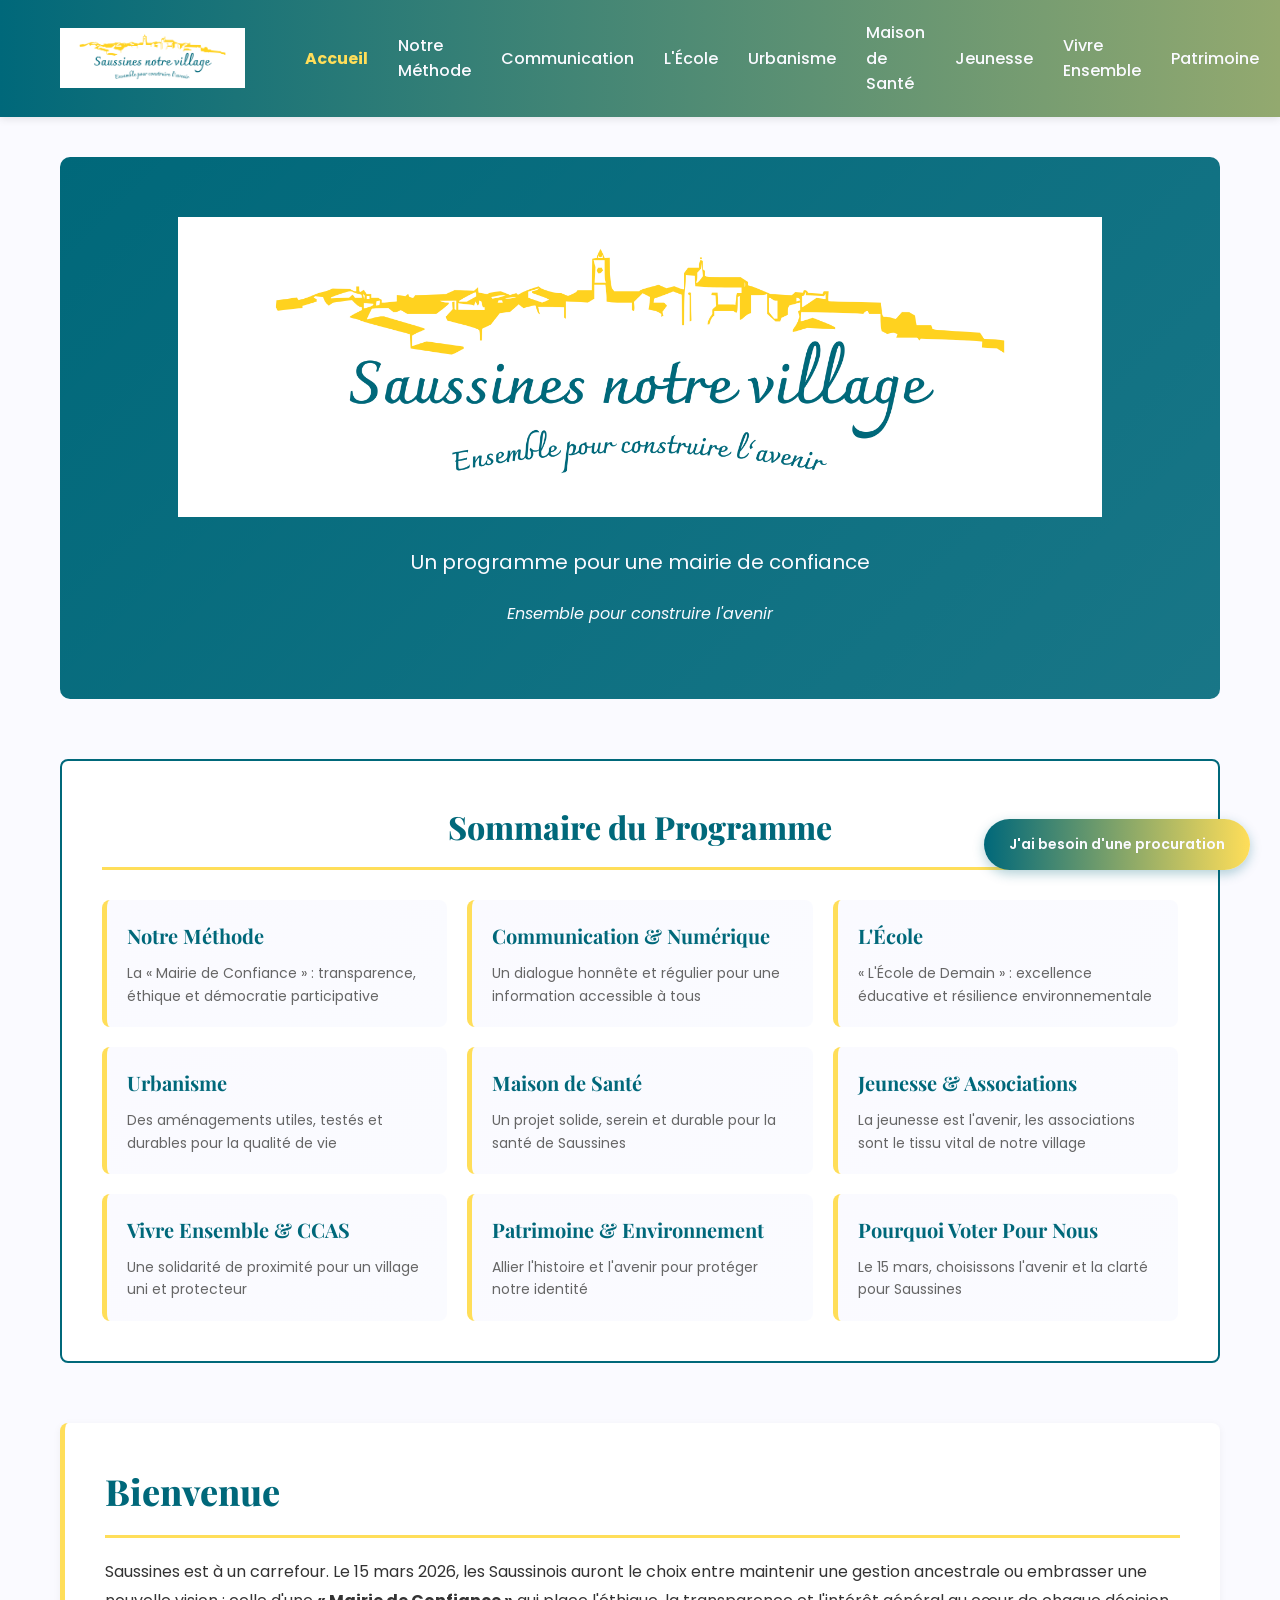
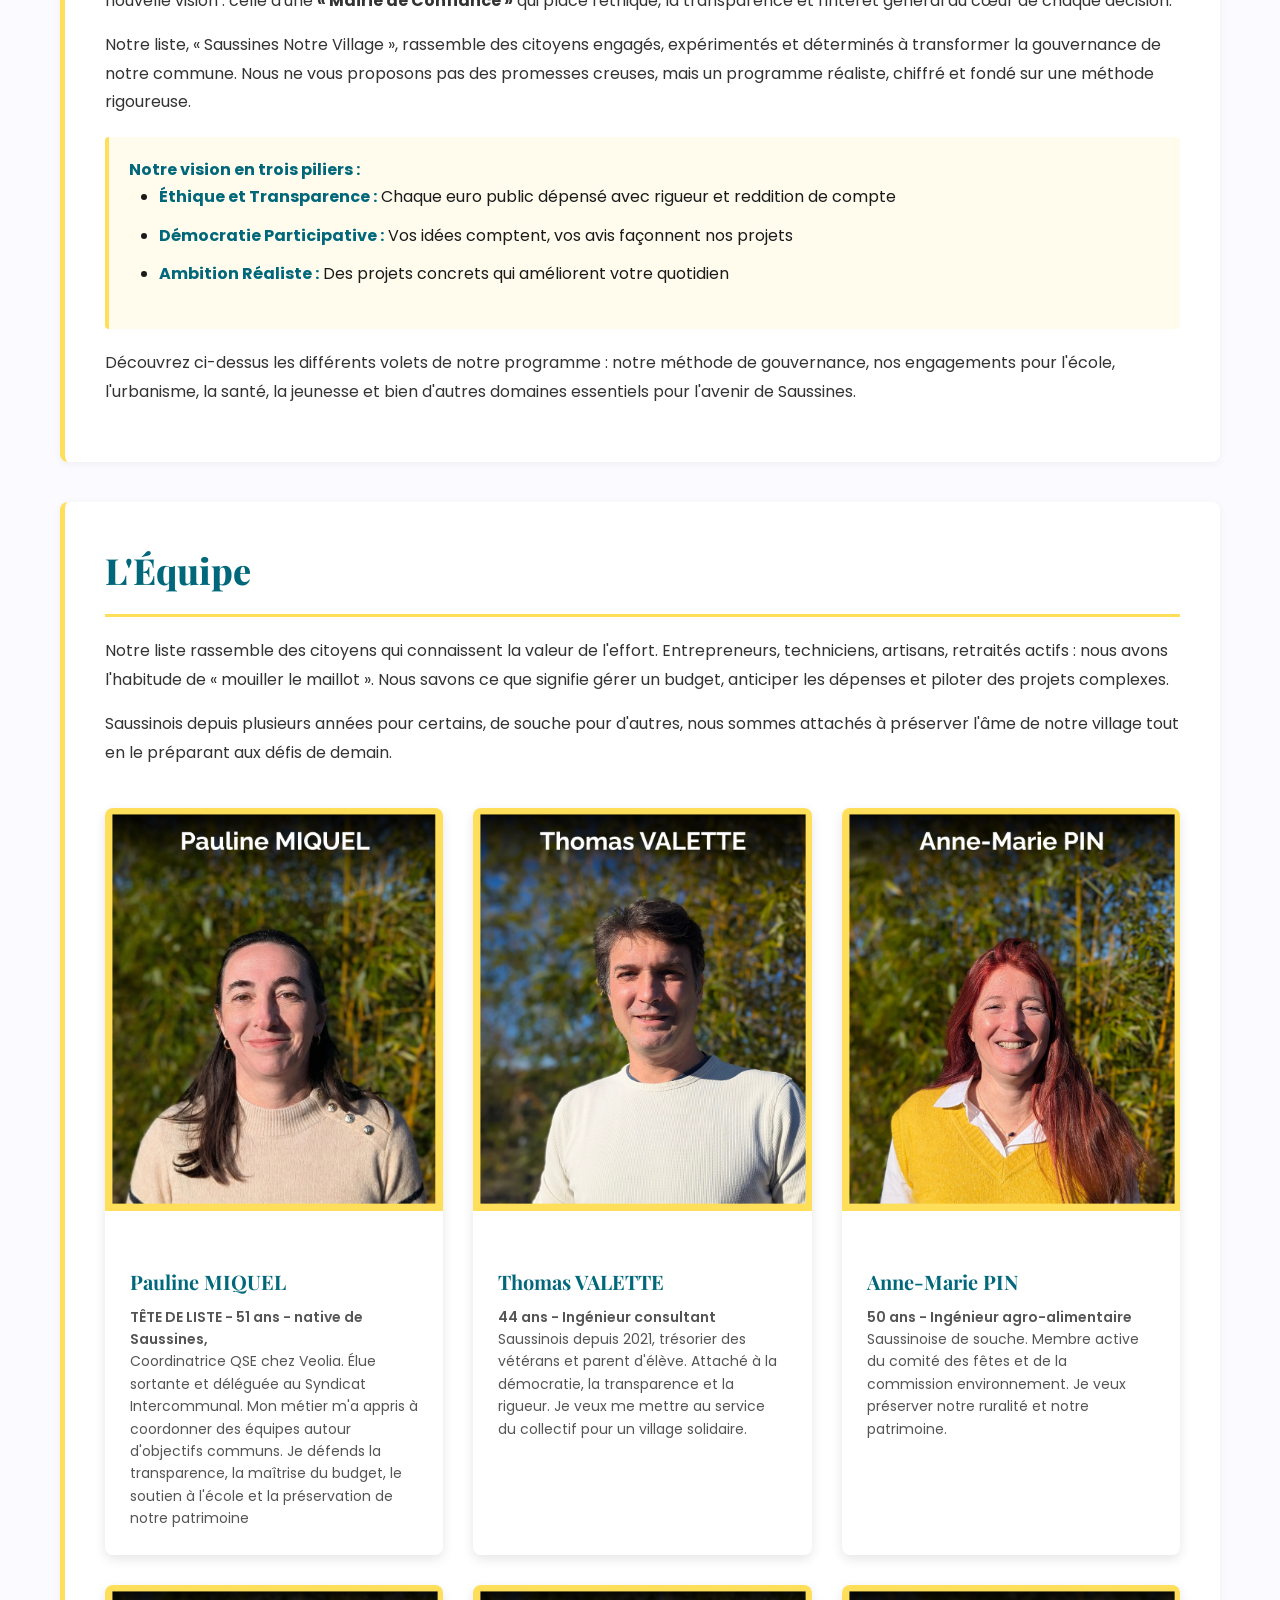
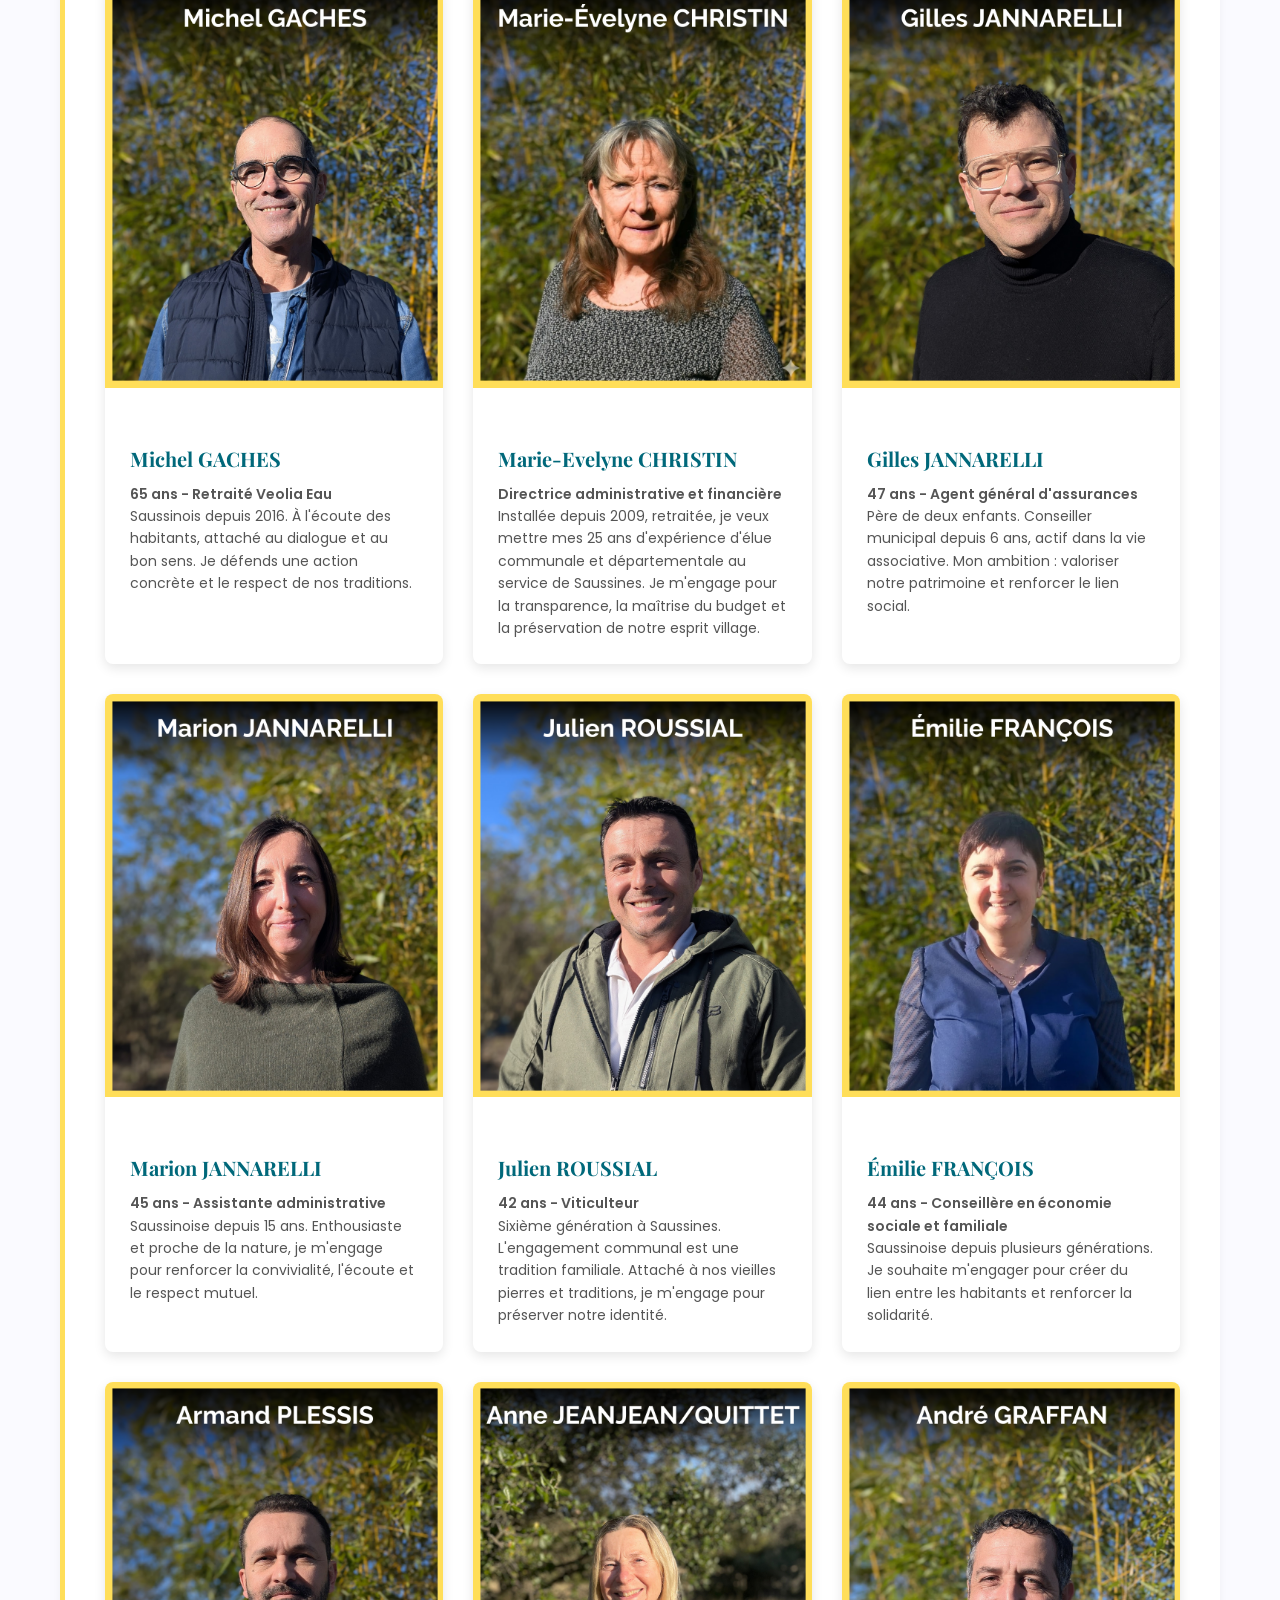
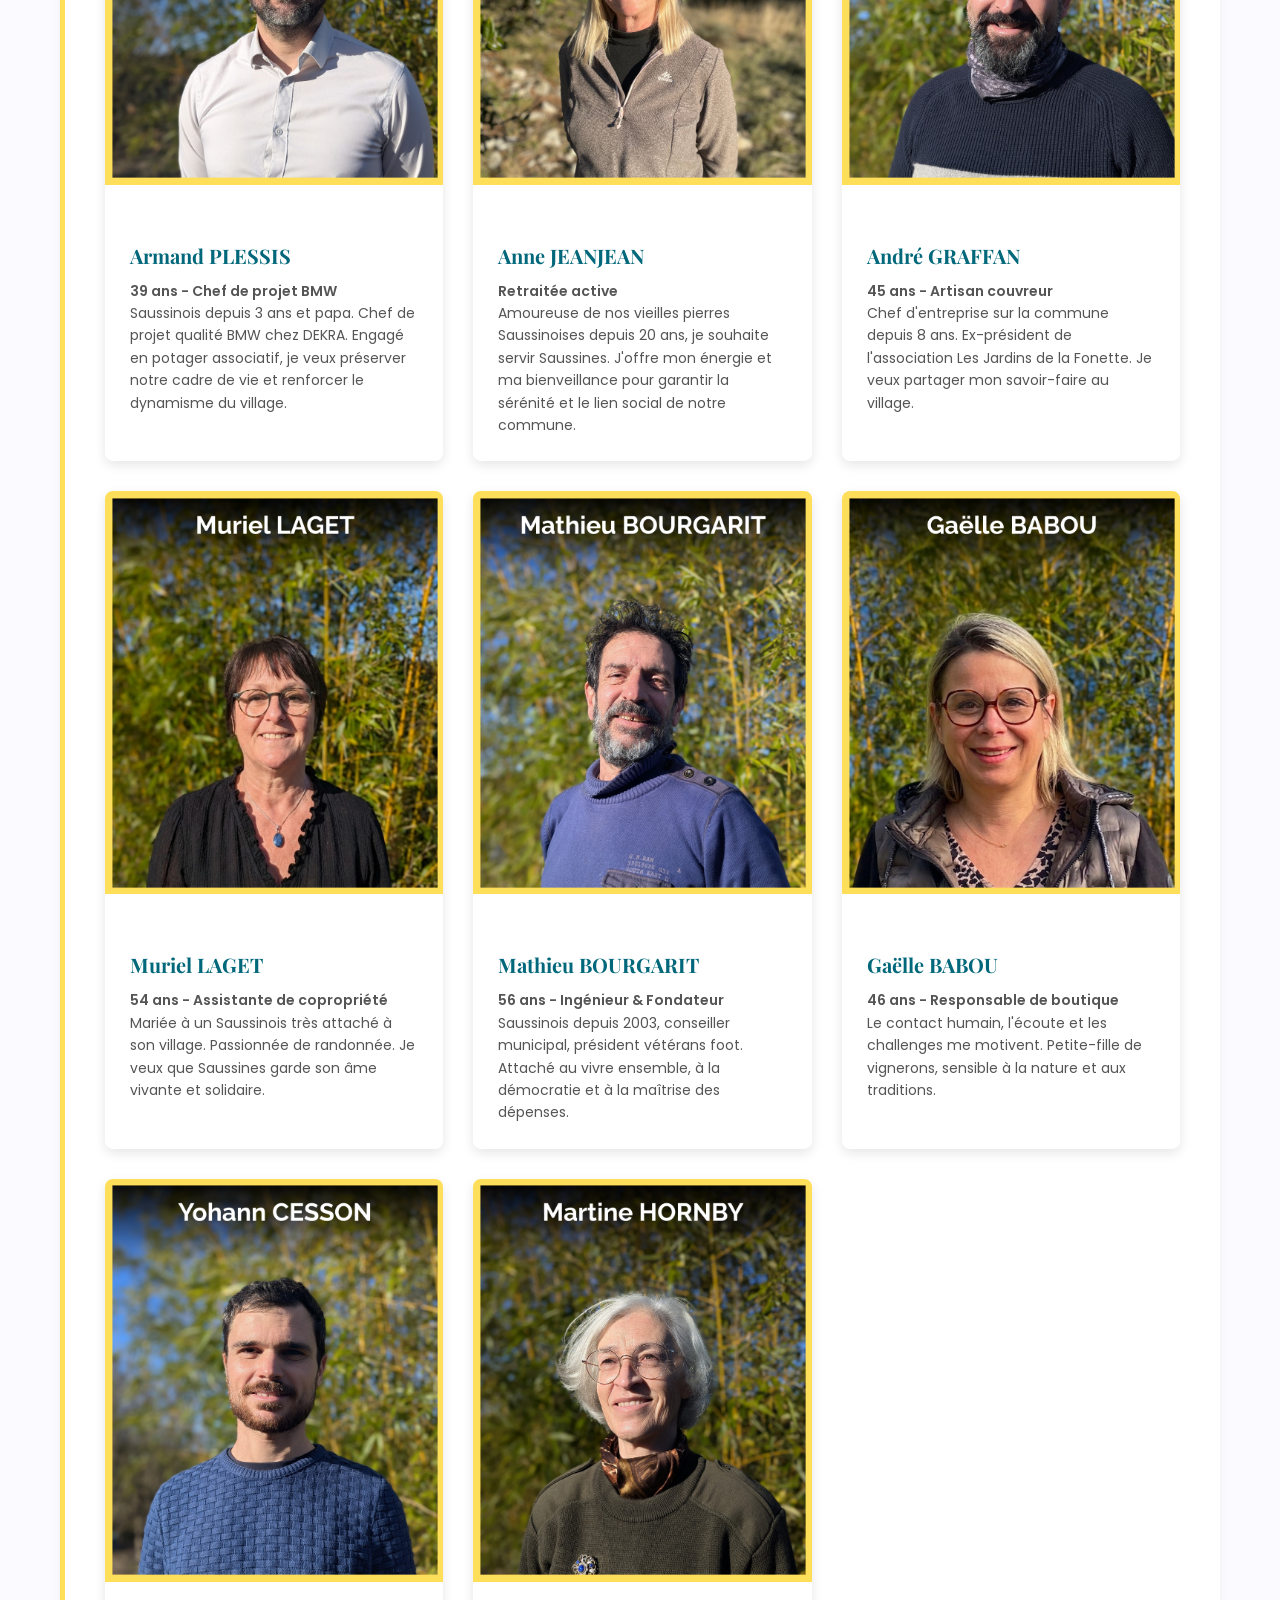
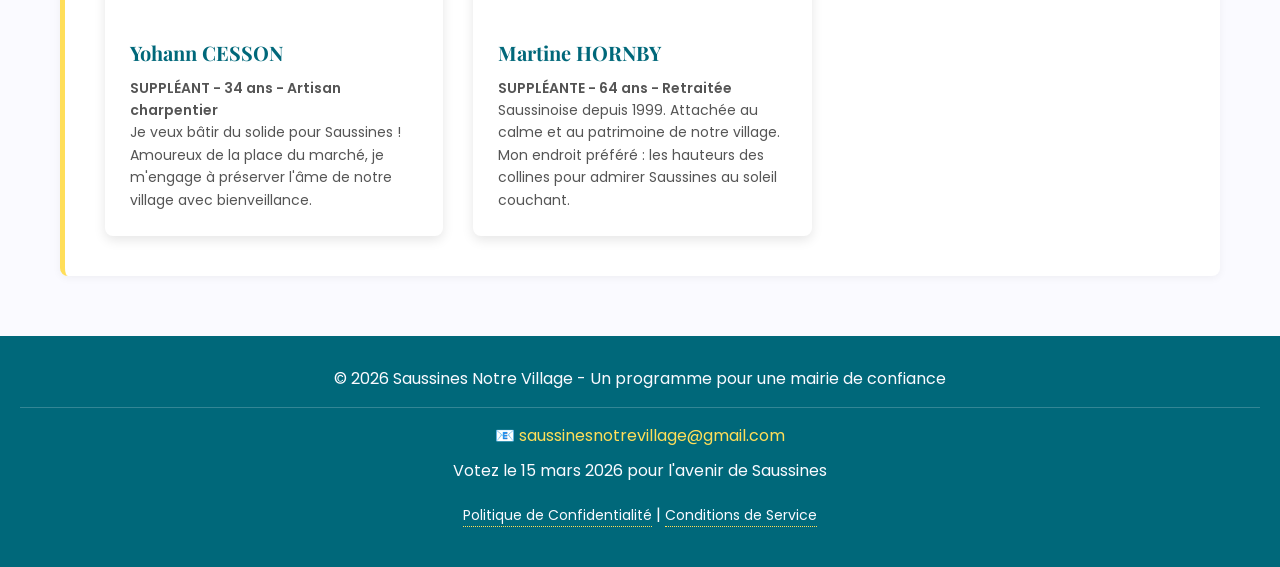
==== index.html @ a6c81960 "Add privacy policy and terms of service pages; update footer links across multiple HTML files" ====
<!DOCTYPE html>
<html lang="fr">
<head>
    <meta charset="UTF-8">
    <meta name="viewport" content="width=device-width, initial-scale=1.0">
    <link rel="icon" type="image/png" href="favicon.png">
    <title>Saussines Notre Village - Notre Programme</title>
    <link rel="stylesheet" href="styles.css">
</head>
<body>
    <header>
        <div class="header-container">
            <a href="index.html" class="logo"><img src="logo.png" alt="Saussines Notre Village" class="logo-img"></a>
            <button class="burger-menu" id="burgerMenu">
                <span></span>
                <span></span>
                <span></span>
            </button>
            <nav id="navMenu">
                <a href="index.html" class="active">Accueil</a>
                <a href="methode.html">Notre Méthode</a>
                <a href="communication.html">Communication</a>
                <a href="ecole.html">L'École</a>
                <a href="urbanisme.html">Urbanisme</a>
                <a href="sante.html">Maison de Santé</a>
                <a href="jeunesse.html">Jeunesse</a>
                <a href="vivre-ensemble.html">Vivre Ensemble</a>
                <a href="patrimoine.html">Patrimoine</a>
                <a href="pourquoi-nous.html">Pourquoi Nous</a>
                <a href="actualites.html">Actualités</a>
            </nav>
        </div>
    </header>

    <main>
        <section class="hero">
            <img src="logo.png" alt="Saussines Notre Village" class="hero-logo">
            <p>Un programme pour une mairie de confiance</p>
            <p class="subtitle">Ensemble pour construire l'avenir</p>
        </section>

        <section class="toc-section">
            <h2>Sommaire du Programme</h2>
            <div class="toc-grid">
                <div class="toc-item">
                    <a href="methode.html">
                        <h3>Notre Méthode</h3>
                        <p>La « Mairie de Confiance » : transparence, éthique et démocratie participative</p>
                    </a>
                </div>

                <div class="toc-item">
                    <a href="communication.html">
                        <h3>Communication & Numérique</h3>
                        <p>Un dialogue honnête et régulier pour une information accessible à tous</p>
                    </a>
                </div>

                <div class="toc-item">
                    <a href="ecole.html">
                        <h3>L'École</h3>
                        <p>« L'École de Demain » : excellence éducative et résilience environnementale</p>
                    </a>
                </div>

                <div class="toc-item">
                    <a href="urbanisme.html">
                        <h3>Urbanisme</h3>
                        <p>Des aménagements utiles, testés et durables pour la qualité de vie</p>
                    </a>
                </div>

                <div class="toc-item">
                    <a href="sante.html">
                        <h3>Maison de Santé</h3>
                        <p>Un projet solide, serein et durable pour la santé de Saussines</p>
                    </a>
                </div>

                <div class="toc-item">
                    <a href="jeunesse.html">
                        <h3>Jeunesse & Associations</h3>
                        <p>La jeunesse est l'avenir, les associations sont le tissu vital de notre village</p>
                    </a>
                </div>

                <div class="toc-item">
                    <a href="vivre-ensemble.html">
                        <h3>Vivre Ensemble & CCAS</h3>
                        <p>Une solidarité de proximité pour un village uni et protecteur</p>
                    </a>
                </div>

                <div class="toc-item">
                    <a href="patrimoine.html">
                        <h3>Patrimoine & Environnement</h3>
                        <p>Allier l'histoire et l'avenir pour protéger notre identité</p>
                    </a>
                </div>

                <div class="toc-item">
                    <a href="pourquoi-nous.html">
                        <h3>Pourquoi Voter Pour Nous</h3>
                        <p>Le 15 mars, choisissons l'avenir et la clarté pour Saussines</p>
                    </a>
                </div>
            </div>
        </section>

        <section class="content-section">
            <h2>Bienvenue</h2>
            <p>
                Saussines est à un carrefour. Le 15 mars 2026, les Saussinois auront le choix entre maintenir 
                une gestion ancestrale ou embrasser une nouvelle vision : celle d'une <strong>« Mairie de Confiance »</strong> 
                qui place l'éthique, la transparence et l'intérêt général au cœur de chaque décision.
            </p>
            <p>
                Notre liste, « Saussines Notre Village », rassemble des citoyens engagés, expérimentés et déterminés 
                à transformer la gouvernance de notre commune. Nous ne vous proposons pas des promesses creuses, mais 
                un programme réaliste, chiffré et fondé sur une méthode rigoureuse.
            </p>
            
            <div class="highlight-box">
                <strong>Notre vision en trois piliers :</strong>
                <ul>
                    <li><strong>Éthique et Transparence :</strong> Chaque euro public dépensé avec rigueur et reddition de compte</li>
                    <li><strong>Démocratie Participative :</strong> Vos idées comptent, vos avis façonnent nos projets</li>
                    <li><strong>Ambition Réaliste :</strong> Des projets concrets qui améliorent votre quotidien</li>
                </ul>
            </div>

            <p>
                Découvrez ci-dessus les différents volets de notre programme : notre méthode de gouvernance, 
                nos engagements pour l'école, l'urbanisme, la santé, la jeunesse et bien d'autres domaines 
                essentiels pour l'avenir de Saussines.
            </p>
        </section>

        <section class="content-section">
            <h2>L'Équipe</h2>
            <p>
                Notre liste rassemble des citoyens qui connaissent la valeur de l'effort. Entrepreneurs, techniciens, 
                artisans, retraités actifs : nous avons l'habitude de « mouiller le maillot ». Nous savons ce que signifie 
                gérer un budget, anticiper les dépenses et piloter des projets complexes.
            </p>
            <p>
                Saussinois depuis plusieurs années pour certains, de souche pour d'autres, nous sommes attachés à 
                préserver l'âme de notre village tout en le préparant aux défis de demain.
            </p>

            <div class="team-grid">
                <div class="team-member">
                    <div class="team-member-image"><img src="./portraits/1.png" alt="Pauline MIQUEL"></div>
                    <div class="team-member-content">
                        <h3>Pauline MIQUEL</h3>
                        <p class="team-member-role">TÊTE DE LISTE - 51 ans - native de Saussines,</p>
                        <p>Coordinatrice QSE chez Veolia. Élue sortante et déléguée au Syndicat Intercommunal. Mon métier m'a appris à coordonner des équipes autour d'objectifs communs. Je défends la transparence, la maîtrise du budget, le soutien à l'école et la préservation de notre patrimoine</p>
                    </div>
                </div>

                <div class="team-member">
                    <div class="team-member-image"><img src="./portraits/3.png" alt="Thomas VALETTE"></div>
                    <div class="team-member-content">
                        <h3>Thomas VALETTE</h3>
                        <p class="team-member-role">44 ans - Ingénieur consultant</p>
                        <p>Saussinois depuis 2021, trésorier des vétérans et parent d'élève. Attaché à la démocratie, la transparence et la rigueur. Je veux me mettre au service du collectif pour un village solidaire.</p>
                    </div>
                </div>

                <div class="team-member">
                    <div class="team-member-image"><img src="./portraits/5.png" alt="Anne-Marie PIN"></div>
                    <div class="team-member-content">
                        <h3>Anne-Marie PIN</h3>
                        <p class="team-member-role">50 ans - Ingénieur agro-alimentaire</p>
                        <p>Saussinoise de souche. Membre active du comité des fêtes et de la commission environnement. Je veux préserver notre ruralité et notre patrimoine.</p>
                    </div>
                </div>

                <div class="team-member">
                    <div class="team-member-image"><img src="./portraits/7.png" alt="Michel GACHES"></div>
                    <div class="team-member-content">
                        <h3>Michel GACHES</h3>
                        <p class="team-member-role">65 ans - Retraité Veolia Eau</p>
                        <p>Saussinois depuis 2016. À l'écoute des habitants, attaché au dialogue et au bon sens. Je défends une action concrète et le respect de nos traditions.</p>
                    </div>
                </div>

                <div class="team-member">
                    <div class="team-member-image"><img src="./portraits/9.png" alt="Marie-Evelyne CHRISTIN"></div>
                    <div class="team-member-content">
                        <h3>Marie-Evelyne CHRISTIN</h3>
                        <p class="team-member-role">Directrice administrative et financière</p>
                        <p>Installée depuis 2009, retraitée, je veux mettre mes 25 ans d'expérience d'élue communale et départementale au service de Saussines. Je m'engage pour la transparence, la maîtrise du budget et la préservation de notre esprit village.</p>
                    </div>
                </div>

                <div class="team-member">
                    <div class="team-member-image"><img src="./portraits/11.png" alt="Gilles JANNARELLI"></div>
                    <div class="team-member-content">
                        <h3>Gilles JANNARELLI</h3>
                        <p class="team-member-role">47 ans - Agent général d'assurances</p>
                        <p>Père de deux enfants. Conseiller municipal depuis 6 ans, actif dans la vie associative. Mon ambition : valoriser notre patrimoine et renforcer le lien social.</p>
                    </div>
                </div>

                <div class="team-member">
                    <div class="team-member-image"><img src="./portraits/13.png" alt="Marion JANNARELLI"></div>
                    <div class="team-member-content">
                        <h3>Marion JANNARELLI</h3>
                        <p class="team-member-role">45 ans - Assistante administrative</p>
                        <p>Saussinoise depuis 15 ans. Enthousiaste et proche de la nature, je m'engage pour renforcer la convivialité, l'écoute et le respect mutuel.</p>
                    </div>
                </div>

                <div class="team-member">
                    <div class="team-member-image"><img src="./portraits/15.png" alt="Julien ROUSSIAL"></div>
                    <div class="team-member-content">
                        <h3>Julien ROUSSIAL</h3>
                        <p class="team-member-role">42 ans - Viticulteur</p>
                        <p>Sixième génération à Saussines. L'engagement communal est une tradition familiale. Attaché à nos vieilles pierres et traditions, je m'engage pour préserver notre identité.</p>
                    </div>
                </div>

                <div class="team-member">
                    <div class="team-member-image"><img src="./portraits/17.png" alt="Émilie FRANÇOIS"></div>
                    <div class="team-member-content">
                        <h3>Émilie FRANÇOIS</h3>
                        <p class="team-member-role">44 ans - Conseillère en économie sociale et familiale</p>
                        <p>Saussinoise depuis plusieurs générations. Je souhaite m'engager pour créer du lien entre les habitants et renforcer la solidarité.</p>
                    </div>
                </div>

                <div class="team-member">
                    <div class="team-member-image"><img src="./portraits/19.png" alt="Armand PLESSIS"></div>
                    <div class="team-member-content">
                        <h3>Armand PLESSIS</h3>
                        <p class="team-member-role">39 ans - Chef de projet BMW</p>
                        <p>Saussinois depuis 3 ans et papa. Chef de projet qualité BMW chez DEKRA. Engagé en potager associatif, je veux préserver notre cadre de vie et renforcer le dynamisme du village.</p>
                    </div>
                </div>

                <div class="team-member">
                    <div class="team-member-image"><img src="./portraits/21.png" alt="Anne JEANJEAN"></div>
                    <div class="team-member-content">
                        <h3>Anne JEANJEAN</h3>
                        <p class="team-member-role">Retraitée active</p>
                        <p>Amoureuse de nos vieilles pierres Saussinoises depuis 20 ans, je souhaite servir Saussines. J'offre mon énergie et ma bienveillance pour garantir la sérénité et le lien social de notre commune.</p>
                    </div>
                </div>

                <div class="team-member">
                    <div class="team-member-image"><img src="./portraits/23.png" alt="André GRAFFAN"></div>
                    <div class="team-member-content">
                        <h3>André GRAFFAN</h3>
                        <p class="team-member-role">45 ans - Artisan couvreur</p>
                        <p>Chef d'entreprise sur la commune depuis 8 ans. Ex-président de l'association Les Jardins de la Fonette. Je veux partager mon savoir-faire au village.</p>
                    </div>
                </div>

                <div class="team-member">
                    <div class="team-member-image"><img src="./portraits/25.png" alt="Muriel LAGET"></div>
                    <div class="team-member-content">
                        <h3>Muriel LAGET</h3>
                        <p class="team-member-role">54 ans - Assistante de copropriété</p>
                        <p>Mariée à un Saussinois très attaché à son village. Passionnée de randonnée. Je veux que Saussines garde son âme vivante et solidaire.</p>
                    </div>
                </div>

                <div class="team-member">
                    <div class="team-member-image"><img src="./portraits/27.png" alt="Mathieu BOURGARIT"></div>
                    <div class="team-member-content">
                        <h3>Mathieu BOURGARIT</h3>
                        <p class="team-member-role">56 ans - Ingénieur &amp; Fondateur</p>
                        <p>Saussinois depuis 2003, conseiller municipal, président vétérans foot. Attaché au vivre ensemble, à la démocratie et à la maîtrise des dépenses.</p>
                    </div>
                </div>

                <div class="team-member">
                    <div class="team-member-image"><img src="./portraits/29.png" alt="Gaëlle BABOU"></div>
                    <div class="team-member-content">
                        <h3>Gaëlle BABOU</h3>
                        <p class="team-member-role">46 ans - Responsable de boutique</p>
                        <p>Le contact humain, l'écoute et les challenges me motivent. Petite-fille de vignerons, sensible à la nature et aux traditions.</p>
                    </div>
                </div>
                <div class="team-member">
                    <div class="team-member-image"><img src="./portraits/31.png" alt="Yohann CESSON"></div>
                    <div class="team-member-content">
                        <h3>Yohann CESSON</h3>
                        <p class="team-member-role">SUPPLÉANT - 34 ans - Artisan charpentier</p>
                        <p>Je veux bâtir du solide pour Saussines ! Amoureux de la place du marché, je m'engage à préserver l'âme de notre village avec bienveillance.</p>
                    </div>
                </div>

                <div class="team-member">
                    <div class="team-member-image"><img src="./portraits/33.png" alt="Martine HORNBY"></div>
                    <div class="team-member-content">
                        <h3>Martine HORNBY</h3>
                        <p class="team-member-role">SUPPLÉANTE - 64 ans - Retraitée</p>
                        <p>Saussinoise depuis 1999. Attachée au calme et au patrimoine de notre village. Mon endroit préféré : les hauteurs des collines pour admirer Saussines au soleil couchant.</p>
                    </div>
                </div>
            </div>
        </section>
    </main>

    <footer>
        <p>&copy; 2026 Saussines Notre Village - Un programme pour une mairie de confiance</p>
        <div class="footer-contact">
            <p>📧 <a href="mailto:saussinesnotrevillage@gmail.com">saussinesnotrevillage@gmail.com</a></p>
            <p>Votez le 15 mars 2026 pour l'avenir de Saussines</p>
            <p><a href="politique-confidentialite.html" class="footer-link">Politique de Confidentialité</a> | <a href="conditions-service.html" class="footer-link">Conditions de Service</a></p>
        </div>
    </footer>

    <button class="floating-button" id="procurationButton">J'ai besoin d'une procuration</button>

    <!-- Popup Procuration Modal -->
    <div id="procurationModal" class="modal">
        <div class="modal-content">
            <button class="close-modal">&times;</button>
            <h2>Demande de Procuration</h2>
            
            <p class="modal-intro">Vous n'êtes pas disponible le jour de l'élection ? L'un de nos volontaires peut porter votre voix.</p>
            
            <p>Pour cela, envoyez-nous un mail à <a href="mailto:saussinesnotrevillage@gmail.com" class="email-link">saussinesnotrevillage@gmail.com</a> avec les indications suivantes :</p>
            
            <div class="modal-section">
                <h3>Vos informations</h3>
                <ul>
                    <li>Vos prénoms tels qu'indiqués sur votre pièce d'identité</li>
                    <li>Votre nom de naissance</li>
                    <li>Votre numéro de téléphone</li>
                </ul>
            </div>
            
            <div class="modal-section">
                <h3>Votre demande</h3>
                <ul>
                    <li>Votre numéro d'électeur (Le numéro national d'électeur contient jusqu'à 9 chiffres et est présent sur la carte électorale. Il peut également être retrouvé sur le service Interroger sa situation électorale)</li>
                    <li>Votre date de naissance</li>
                    <li>Votre sexe</li>
                    <li>Votre adresse postale électorale</li>
                </ul>
            </div>
        </div>
    </div>

    <script>
        // Burger menu toggle
        const burgerMenu = document.getElementById('burgerMenu');
        const navMenu = document.getElementById('navMenu');

        burgerMenu.addEventListener('click', () => {
            burgerMenu.classList.toggle('active');
            navMenu.classList.toggle('active');
        });

        // Close menu when a link is clicked
        const navLinks = navMenu.querySelectorAll('a');
        navLinks.forEach(link => {
            link.addEventListener('click', () => {
                burgerMenu.classList.remove('active');
                navMenu.classList.remove('active');
            });
        });

        // Procuration modal
        const procurationButton = document.getElementById('procurationButton');
        const procurationModal = document.getElementById('procurationModal');
        const closeModal = document.querySelector('.close-modal');

        procurationButton.addEventListener('click', () => {
            procurationModal.style.display = 'block';
        });

        closeModal.addEventListener('click', () => {
            procurationModal.style.display = 'none';
        });

        window.addEventListener('click', (event) => {
            if (event.target === procurationModal) {
                procurationModal.style.display = 'none';
            }
        });
    </script>
</body>
</html>
---- styles.css ----
/* ====================================
   Saussines Notre Village - Styles
   ==================================== */

@import url('https://fonts.googleapis.com/css2?family=Playfair+Display:wght@700;800;900&family=Poppins:wght@400;500;600;700&display=swap');

:root {
  --cream: #FAFAFF;
  --deep-teal: #00687A;
  --yellow: #FFDE59;
  --olive: #93A96F;
  --dark-text: #1a1a1a;
  --light-gray: #f5f5f5;
  --border-color: #e0e0e0;
}

* {
  margin: 0;
  padding: 0;
  box-sizing: border-box;
}

html {
  scroll-behavior: smooth;
}

/* ====================================
   Typography
   ==================================== */

h1, h2, h3, h4, h5, h6 {
  font-family: 'Playfair Display', serif;
  font-weight: 700;
}

body {
  font-family: 'Poppins', sans-serif;
  background-color: var(--cream);
  color: var(--dark-text);
  line-height: 1.6;
}

/* ====================================
   Header & Navigation
   ==================================== */

header {
  background: linear-gradient(to right, var(--deep-teal), var(--olive));
  color: var(--cream);
  padding: 20px 0;
  position: sticky;
  top: 0;
  z-index: 100;
  box-shadow: 0 2px 8px rgba(0, 0, 0, 0.1);
}

.header-container {
  max-width: 1200px;
  margin: 0 auto;
  padding: 0 20px;
  display: flex;
  justify-content: space-between;
  align-items: center;
}

.logo {
  text-decoration: none;
  display: flex;
  align-items: center;
  margin-right: 60px;
}

.logo:hover {
  opacity: 0.8;
}

.logo-img {
  height: 60px;
  width: auto;
  max-width: 250px;
  object-fit: contain;
}

.hero-logo {
  height: 300px;
  width: auto;
  max-width: 100%;
  object-fit: contain;
  margin-bottom: 20px;
}

nav {
  display: flex;
  gap: 30px;
  align-items: center;
}

nav a {
  color: var(--cream);
  text-decoration: none;
  transition: color 0.3s ease;
  font-weight: 500;
}

nav a:hover {
  color: var(--yellow);
}

nav a.active {
  color: var(--yellow);
  font-weight: 700;
}

.burger-menu {
  display: none;
  flex-direction: column;
  background: none;
  border: none;
  cursor: pointer;
  padding: 10px;
}

.burger-menu span {
  width: 25px;
  height: 3px;
  background-color: var(--cream);
  margin: 5px 0;
  transition: all 0.3s ease;
}

.burger-menu.active span:nth-child(1) {
  transform: rotate(45deg) translate(10px, 10px);
}

.burger-menu.active span:nth-child(2) {
  opacity: 0;
}

.burger-menu.active span:nth-child(3) {
  transform: rotate(-45deg) translate(8px, -8px);
}

/* ====================================
   Main Container & Layout
   ==================================== */

main {
  max-width: 1200px;
  margin: 40px auto;
  padding: 0 20px;
}

.hero {
  background: linear-gradient(135deg, var(--deep-teal) 0%, rgba(0, 104, 122, 0.9) 100%);
  color: var(--cream);
  padding: 60px 40px;
  border-radius: 10px;
  margin-bottom: 60px;
  text-align: center;
}

.hero h1 {
  font-size: 48px;
  margin-bottom: 20px;
  color: var(--yellow);
  font-family: 'Playfair Display', serif;
  font-weight: 900;
}

.hero p {
  font-size: 20px;
  margin-bottom: 10px;
  line-height: 1.8;
}

.hero .subtitle {
  font-size: 16px;
  color: var(--cream);
  margin-top: 20px;
  font-style: italic;
}

/* ====================================
   Table of Contents / Summary
   ==================================== */

.toc-section {
  background-color: #fff;
  border: 2px solid var(--deep-teal);
  border-radius: 8px;
  padding: 40px;
  margin-bottom: 60px;
}

.toc-section h2 {
  color: var(--deep-teal);
  font-size: 32px;
  margin-bottom: 30px;
  text-align: center;
  padding-bottom: 15px;
  border-bottom: 3px solid var(--yellow);
  font-family: 'Playfair Display', serif;
  font-weight: 800;
}

.toc-grid {
  display: grid;
  grid-template-columns: repeat(auto-fit, minmax(280px, 1fr));
  gap: 20px;
}

.toc-item {
  background: linear-gradient(135deg, var(--cream) 0%, #fafbff 100%);
  padding: 20px;
  border-radius: 8px;
  border-left: 5px solid var(--yellow);
  transition: transform 0.3s ease, box-shadow 0.3s ease;
  cursor: pointer;
}

.toc-item:hover {
  transform: translateY(-5px);
  box-shadow: 0 8px 16px rgba(0, 104, 122, 0.15);
}

.toc-item a {
  text-decoration: none;
  color: var(--dark-text);
  display: block;
}

.toc-item h3 {
  color: var(--deep-teal);
  font-size: 20px;
  margin-bottom: 10px;
  font-family: 'Playfair Display', serif;
  font-weight: 700;
}

.toc-item p {
  color: #666;
  font-size: 14px;
}

/* ====================================
   Content Sections
   ==================================== */

.content-section {
  background-color: #fff;
  padding: 40px;
  margin-bottom: 40px;
  border-radius: 8px;
  border-left: 5px solid var(--yellow);
  box-shadow: 0 2px 8px rgba(0, 0, 0, 0.05);
}

.content-section h2 {
  color: var(--deep-teal);
  font-size: 36px;
  margin-bottom: 20px;
  padding-bottom: 15px;
  border-bottom: 3px solid var(--yellow);
  font-family: 'Playfair Display', serif;
  font-weight: 800;
}

.content-section h3 {
  color: var(--deep-teal);
  font-size: 22px;
  margin-top: 30px;
  margin-bottom: 15px;
  font-family: 'Playfair Display', serif;
  font-weight: 700;
}

.content-section h4 {
  color: #00687A;
  font-size: 18px;
  margin-top: 20px;
  margin-bottom: 10px;
  font-family: 'Playfair Display', serif;
  font-weight: 700;
}

.content-section p {
  margin-bottom: 15px;
  line-height: 1.8;
  color: #333;
}

.content-section ul,
.content-section ol {
  margin-left: 30px;
  margin-bottom: 20px;
}

.content-section li {
  margin-bottom: 10px;
  line-height: 1.8;
}

/* ====================================
   Highlight Boxes
   ==================================== */

.highlight-box {
  background-color: rgba(255, 222, 89, 0.1);
  border-left: 4px solid var(--yellow);
  padding: 20px;
  margin: 20px 0;
  border-radius: 4px;
}

.highlight-box strong {
  color: var(--deep-teal);
}

.quote {
  background-color: var(--cream);
  border-left: 4px solid var(--deep-teal);
  padding: 20px;
  margin: 30px 0;
  font-style: italic;
  color: #555;
  border-radius: 4px;
}

.quote-content::before {
  content: "« ";
  font-size: 24px;
  color: var(--deep-teal);
  margin-right: 5px;
}

.quote-content::after {
  content: " »";
  font-size: 24px;
  color: var(--deep-teal);
  margin-left: 5px;
}

/* ====================================
   Budget Tables
   ==================================== */

.budget-table {
  width: 100%;
  border-collapse: collapse;
  margin: 20px 0;
  background-color: #fff;
  border-radius: 8px;
  overflow: hidden;
  box-shadow: 0 2px 4px rgba(0, 0, 0, 0.05);
}

.budget-table thead {
  background-color: var(--deep-teal);
  color: var(--cream);
}

.budget-table th {
  padding: 15px;
  text-align: left;
  font-weight: 600;
}

.budget-table td {
  padding: 12px 15px;
  border-bottom: 1px solid var(--border-color);
}

.budget-table tbody tr:hover {
  background-color: rgba(255, 222, 89, 0.05);
}

.budget-table tbody tr:nth-child(even) {
  background-color: #fafafa;
}

.amount {
  color: var(--deep-teal);
  font-weight: 600;
}

/* ====================================
   Team Members
   ==================================== */

.team-grid {
  display: grid;
  grid-template-columns: repeat(auto-fit, minmax(280px, 1fr));
  gap: 30px;
  margin-top: 40px;
}

.team-member {
  background-color: #fff;
  border-radius: 8px;
  overflow: hidden;
  box-shadow: 0 4px 12px rgba(0, 0, 0, 0.1);
  transition: transform 0.3s ease, box-shadow 0.3s ease;
}

.team-member:hover {
  transform: translateY(-8px);
  box-shadow: 0 8px 20px rgba(0, 104, 122, 0.2);
}

.team-member-image {
  width: 340px;
  height: 403px;
  background: linear-gradient(135deg, var(--deep-teal) 0%, rgba(0, 104, 122, 0.8) 100%);
  display: flex;
  align-items: center;
  justify-content: center;
  font-size: 80px;
  color: var(--yellow);
}

.team-member-image img {
  width: 100%;
  height: 100%;
  object-fit: cover;
}

.team-member-content {
  padding: 25px;
}

.team-member-content h3 {
  color: var(--deep-teal);
  font-size: 20px;
  margin-bottom: 8px;
  font-family: 'Playfair Display', serif;
  font-weight: 700;
}

.team-member-role {
  color: var(--yellow);
  font-weight: 600;
  font-size: 14px;
  margin-bottom: 12px;
}

.team-member-content p {
  font-size: 14px;
  color: #555;
  line-height: 1.6;
  margin: 0;
}

/* ====================================
   Navigation Buttons
   ==================================== */

.nav-buttons {
  display: flex;
  gap: 20px;
  margin-top: 40px;
  justify-content: center;
  flex-wrap: wrap;
}

.btn {
  display: inline-block;
  padding: 12px 30px;
  border-radius: 6px;
  text-decoration: none;
  font-weight: 600;
  transition: all 0.3s ease;
  border: none;
  cursor: pointer;
  font-size: 16px;
}

.btn-primary {
  background-color: var(--deep-teal);
  color: var(--cream);
}

.btn-primary:hover {
  background-color: #004a5f;
  transform: translateY(-2px);
  box-shadow: 0 4px 12px rgba(0, 104, 122, 0.3);
}

.btn-secondary {
  background-color: var(--yellow);
  color: var(--dark-text);
}

.btn-secondary:hover {
  background-color: #e5c500;
  transform: translateY(-2px);
  box-shadow: 0 4px 12px rgba(255, 222, 89, 0.3);
}

.btn-home {
  background-color: var(--deep-teal);
  color: var(--cream);
}

.btn-home:hover {
  background-color: #004a5f;
}

/* ====================================
   Footer
   ==================================== */

footer {
  background-color: var(--deep-teal);
  color: var(--cream);
  text-align: center;
  padding: 30px 20px;
  margin-top: 60px;
}

footer p {
  margin-bottom: 10px;
}

footer a {
  color: var(--yellow);
  text-decoration: none;
}

footer a:hover {
  text-decoration: underline;
}

.footer-contact {
  margin-top: 15px;
  padding-top: 15px;
  border-top: 1px solid rgba(255, 255, 255, 0.2);
}

.footer-link {
  display: inline-block;
  margin-top: 10px;
  font-size: 14px;
  color: var(--cream);
  border-bottom: 1px dotted var(--yellow);
  transition: all 0.3s ease;
}

.footer-link:hover {
  color: var(--yellow);
  border-bottom: 1px solid var(--yellow);
}

/* ====================================
   Responsive Design
   ==================================== */

@media (max-width: 768px) {
  .burger-menu {
    display: flex;
  }

  .header-container {
    flex-wrap: wrap;
  }

  nav {
    display: none;
    flex-direction: column;
    gap: 10px;
    text-align: center;
    width: 100%;
    background-color: rgba(0, 104, 122, 0.95);
    padding: 20px 0;
    margin-top: 10px;
    border-top: 2px solid var(--yellow);
  }

  nav.active {
    display: flex;
  }

  nav a {
    padding: 10px 20px;
    display: block;
  }

  .hero {
    padding: 40px 20px;
  }

  .hero h1 {
    font-size: 32px;
  }

  .hero p {
    font-size: 16px;
  }

  .content-section {
    padding: 20px;
  }

  .content-section h2 {
    font-size: 28px;
  }

  .toc-grid {
    grid-template-columns: 1fr;
  }

  .toc-item {
    padding: 15px;
  }

  .toc-item h3 {
    font-size: 18px;
  }

  .nav-buttons {
    flex-direction: column;
  }

  .btn {
    width: 100%;
    text-align: center;
  }

  table {
    font-size: 14px;
  }

  .budget-table th,
  .budget-table td {
    padding: 10px;
  }
}

/* ====================================
   Floating Button
   ==================================== */

.floating-button {
  position: fixed;
  bottom: 30px;
  right: 30px;
  padding: 15px 25px;
  background: linear-gradient(to right, var(--deep-teal), var(--yellow));
  color: var(--cream);
  text-decoration: none;
  border-radius: 50px;
  font-weight: 600;
  box-shadow: 0 4px 12px rgba(0, 104, 122, 0.3);
  transition: all 0.3s ease;
  z-index: 99;
  white-space: nowrap;
  border: none;
  cursor: pointer;
  font-family: 'Poppins', sans-serif;
  font-size: 14px;
}

.floating-button:hover {
  transform: translateY(-5px);
  box-shadow: 0 6px 16px rgba(0, 104, 122, 0.4);
}

.floating-button:active {
  transform: translateY(-2px);
}

/* ====================================
   Procuration Modal
   ==================================== */

.modal {
  display: none;
  position: fixed;
  z-index: 1000;
  left: 0;
  top: 0;
  width: 100%;
  height: 100%;
  background-color: rgba(0, 0, 0, 0.5);
  animation: fadeIn 0.3s ease;
}

@keyframes fadeIn {
  from {
    opacity: 0;
  }
  to {
    opacity: 1;
  }
}

.modal-content {
  background-color: var(--cream);
  margin: 5% auto;
  padding: 40px;
  border-radius: 10px;
  width: 90%;
  max-width: 600px;
  box-shadow: 0 4px 20px rgba(0, 0, 0, 0.3);
  animation: slideIn 0.3s ease;
  max-height: 80vh;
  overflow-y: auto;
}

@keyframes slideIn {
  from {
    transform: translateY(-50px);
    opacity: 0;
  }
  to {
    transform: translateY(0);
    opacity: 1;
  }
}

.close-modal {
  color: var(--dark-text);
  float: right;
  font-size: 28px;
  font-weight: bold;
  background: none;
  border: none;
  cursor: pointer;
  padding: 0;
  transition: color 0.3s ease;
}

.close-modal:hover,
.close-modal:focus {
  color: var(--deep-teal);
}

.modal-content h2 {
  color: var(--deep-teal);
  margin-bottom: 20px;
  font-size: 28px;
  clear: both;
}

.modal-intro {
  font-size: 16px;
  margin-bottom: 20px;
  line-height: 1.8;
  font-weight: 500;
  color: var(--dark-text);
}

.modal-content p {
  margin-bottom: 15px;
  line-height: 1.6;
  color: var(--dark-text);
}

.email-link {
  color: var(--deep-teal);
  text-decoration: none;
  font-weight: 600;
  border-bottom: 2px solid var(--yellow);
  transition: color 0.3s ease;
}

.email-link:hover {
  color: var(--yellow);
}

.modal-section {
  margin: 25px 0;
  padding: 15px;
  background-color: rgba(0, 104, 122, 0.05);
  border-left: 4px solid var(--deep-teal);
  border-radius: 5px;
}

.modal-section h3 {
  color: var(--deep-teal);
  margin-bottom: 12px;
  font-size: 18px;
}

.modal-section ul {
  list-style-type: none;
  padding-left: 0;
}

.modal-section li {
  padding: 8px 0;
  padding-left: 25px;
  position: relative;
  color: var(--dark-text);
  line-height: 1.6;
}

.modal-section li:before {
  content: "✓";
  position: absolute;
  left: 0;
  color: var(--deep-teal);
  font-weight: bold;
}

@media (max-width: 768px) {
  .floating-button {
    bottom: 20px;
    right: 20px;
    padding: 12px 20px;
    font-size: 13px;
  }

  .modal-content {
    margin: 20% auto;
    padding: 25px;
    width: 95%;
  }

  .modal-content h2 {
    font-size: 24px;
  }

  .modal-section h3 {
    font-size: 16px;
  }
}

@media (max-width: 480px) {
  .hero {
    padding: 30px 15px;
  }

  .hero h1 {
    font-size: 24px;
  }

  .content-section {
    padding: 15px;
  }

  .content-section h2 {
    font-size: 22px;
  }

  .content-section h3 {
    font-size: 18px;
  }

  nav a {
    font-size: 14px;
  }
}
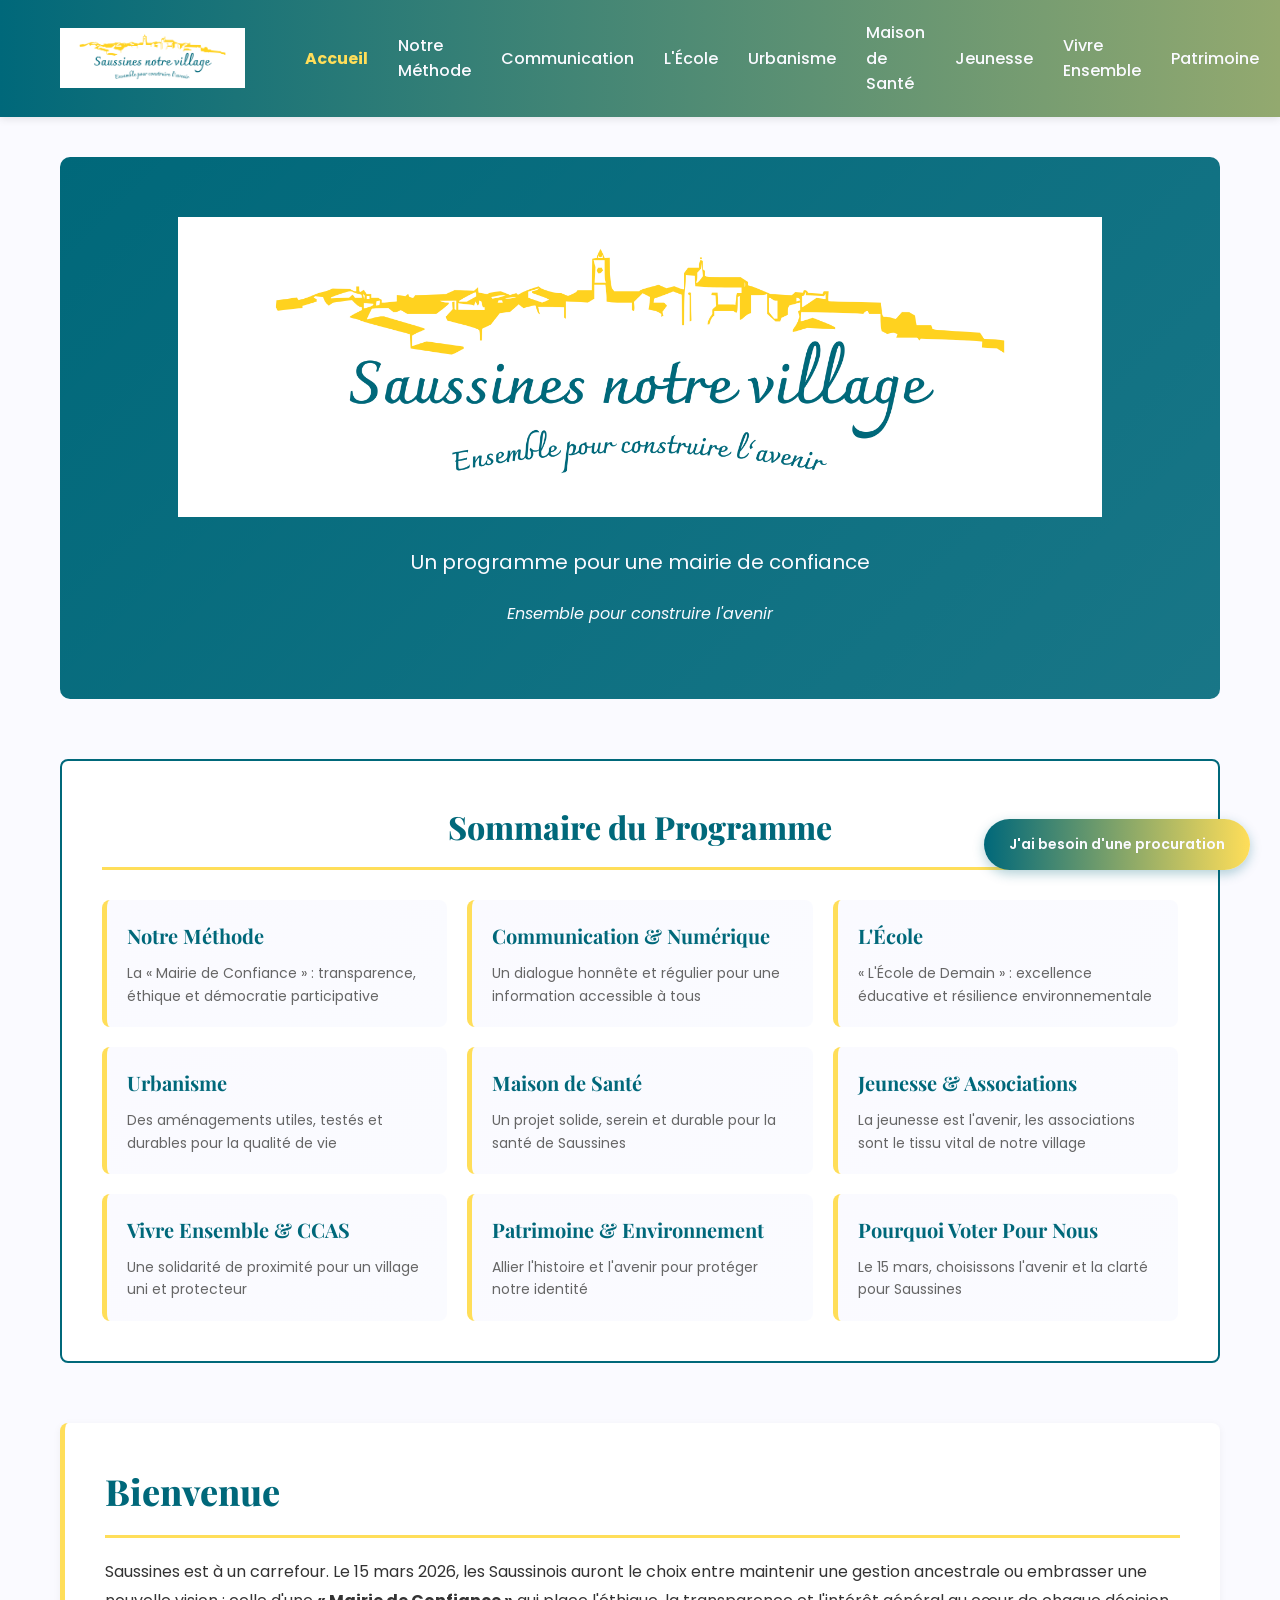
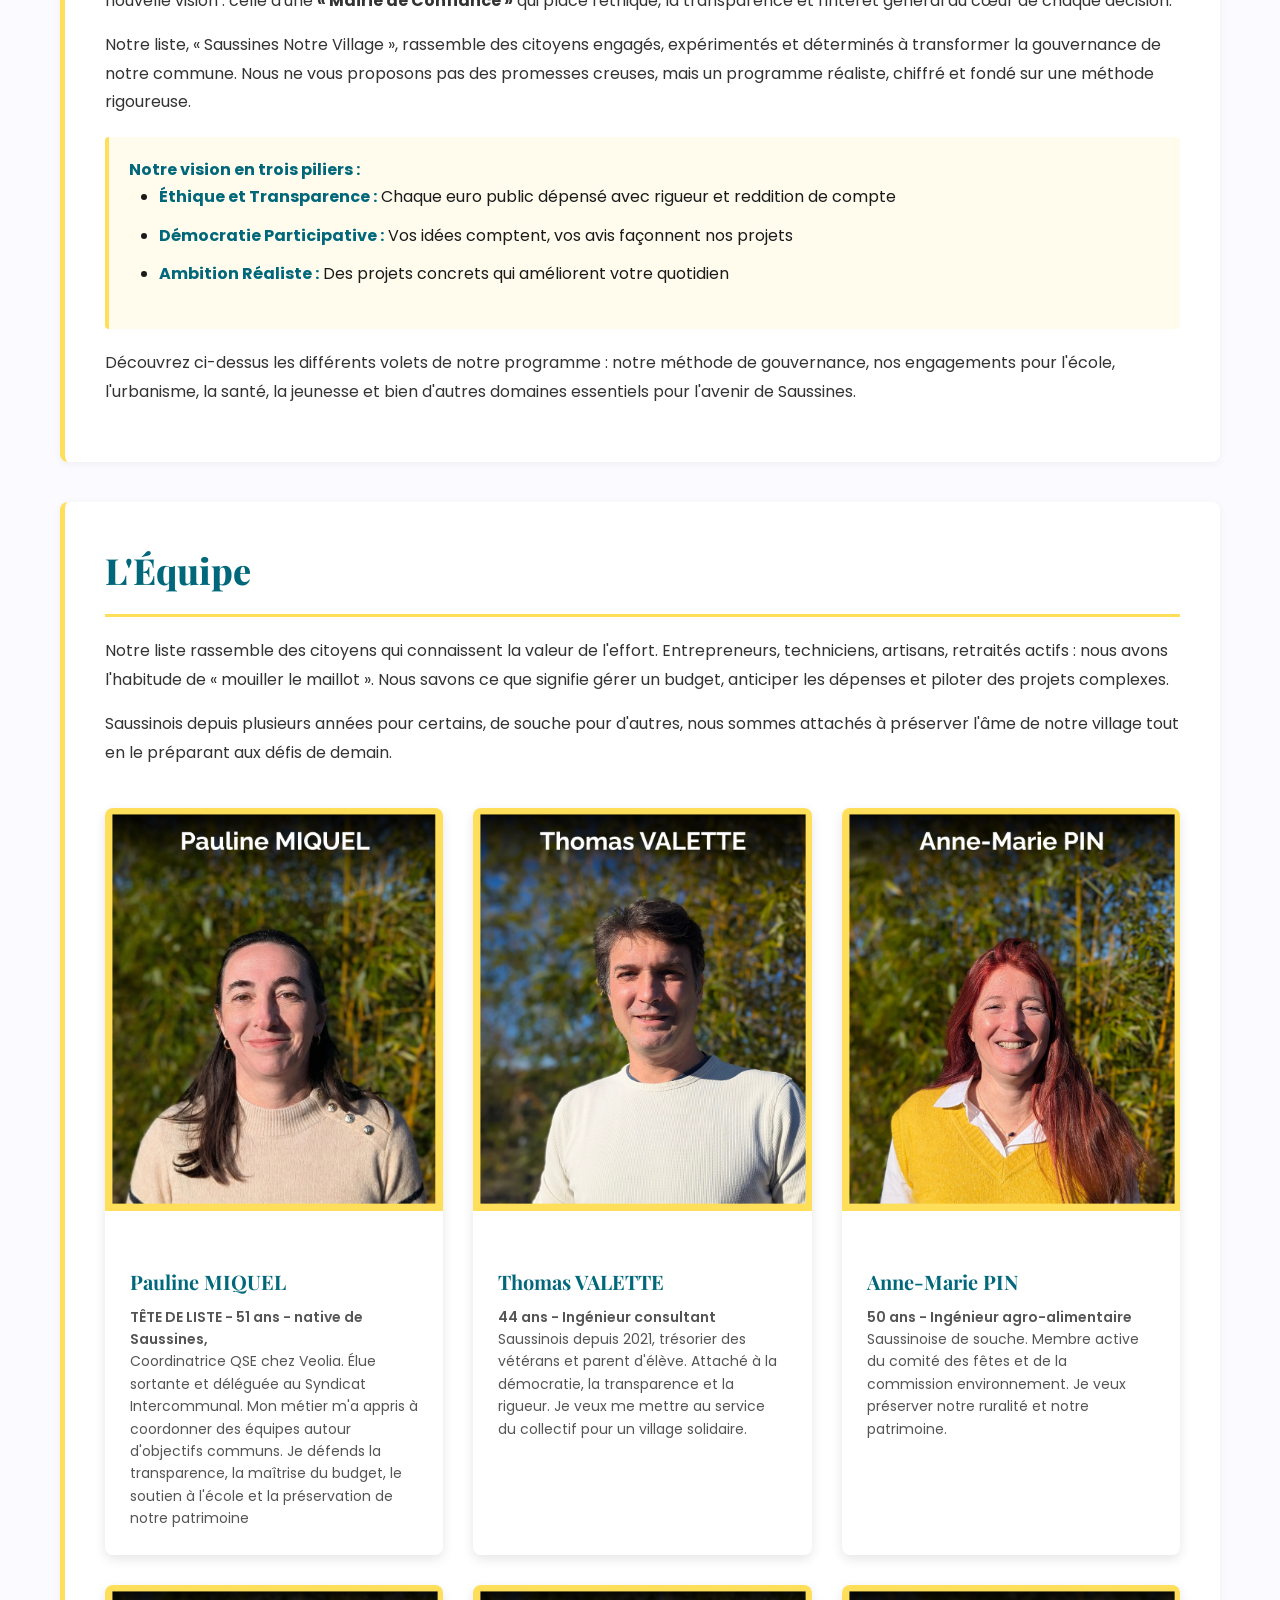
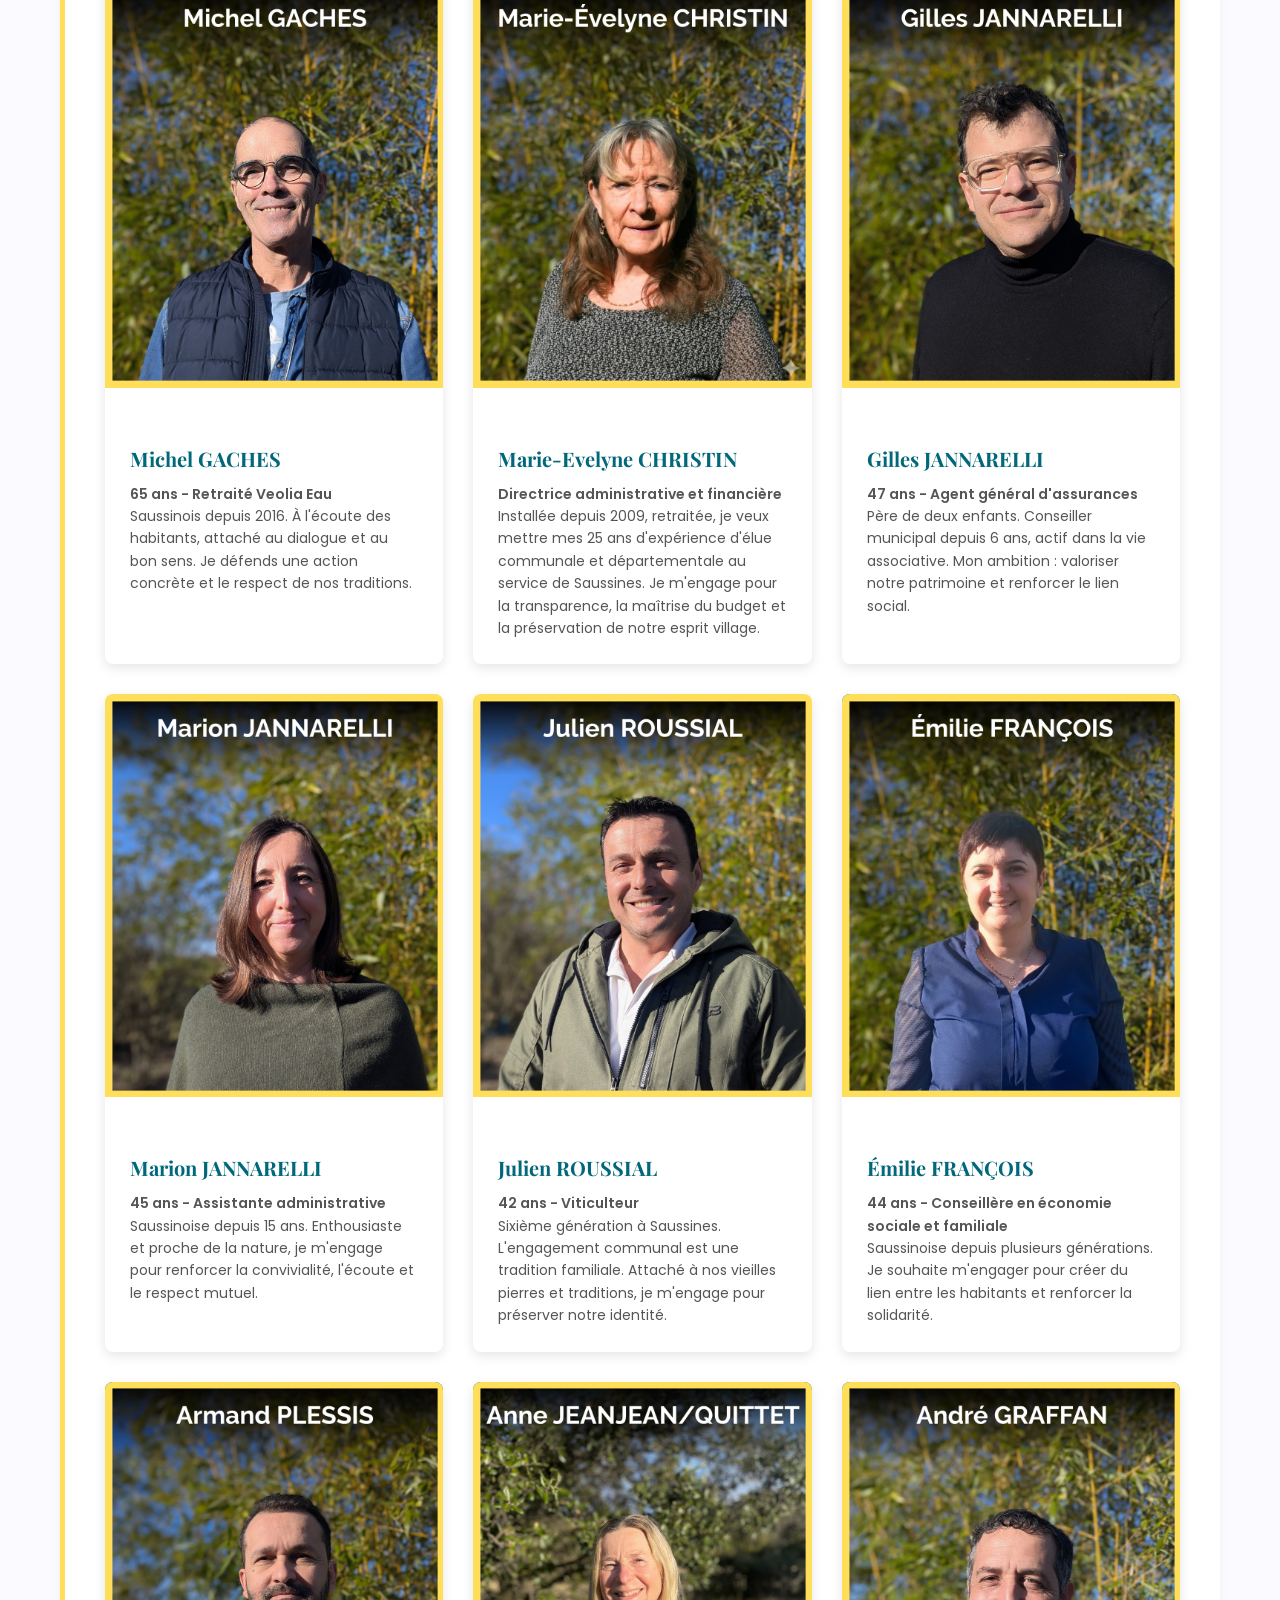
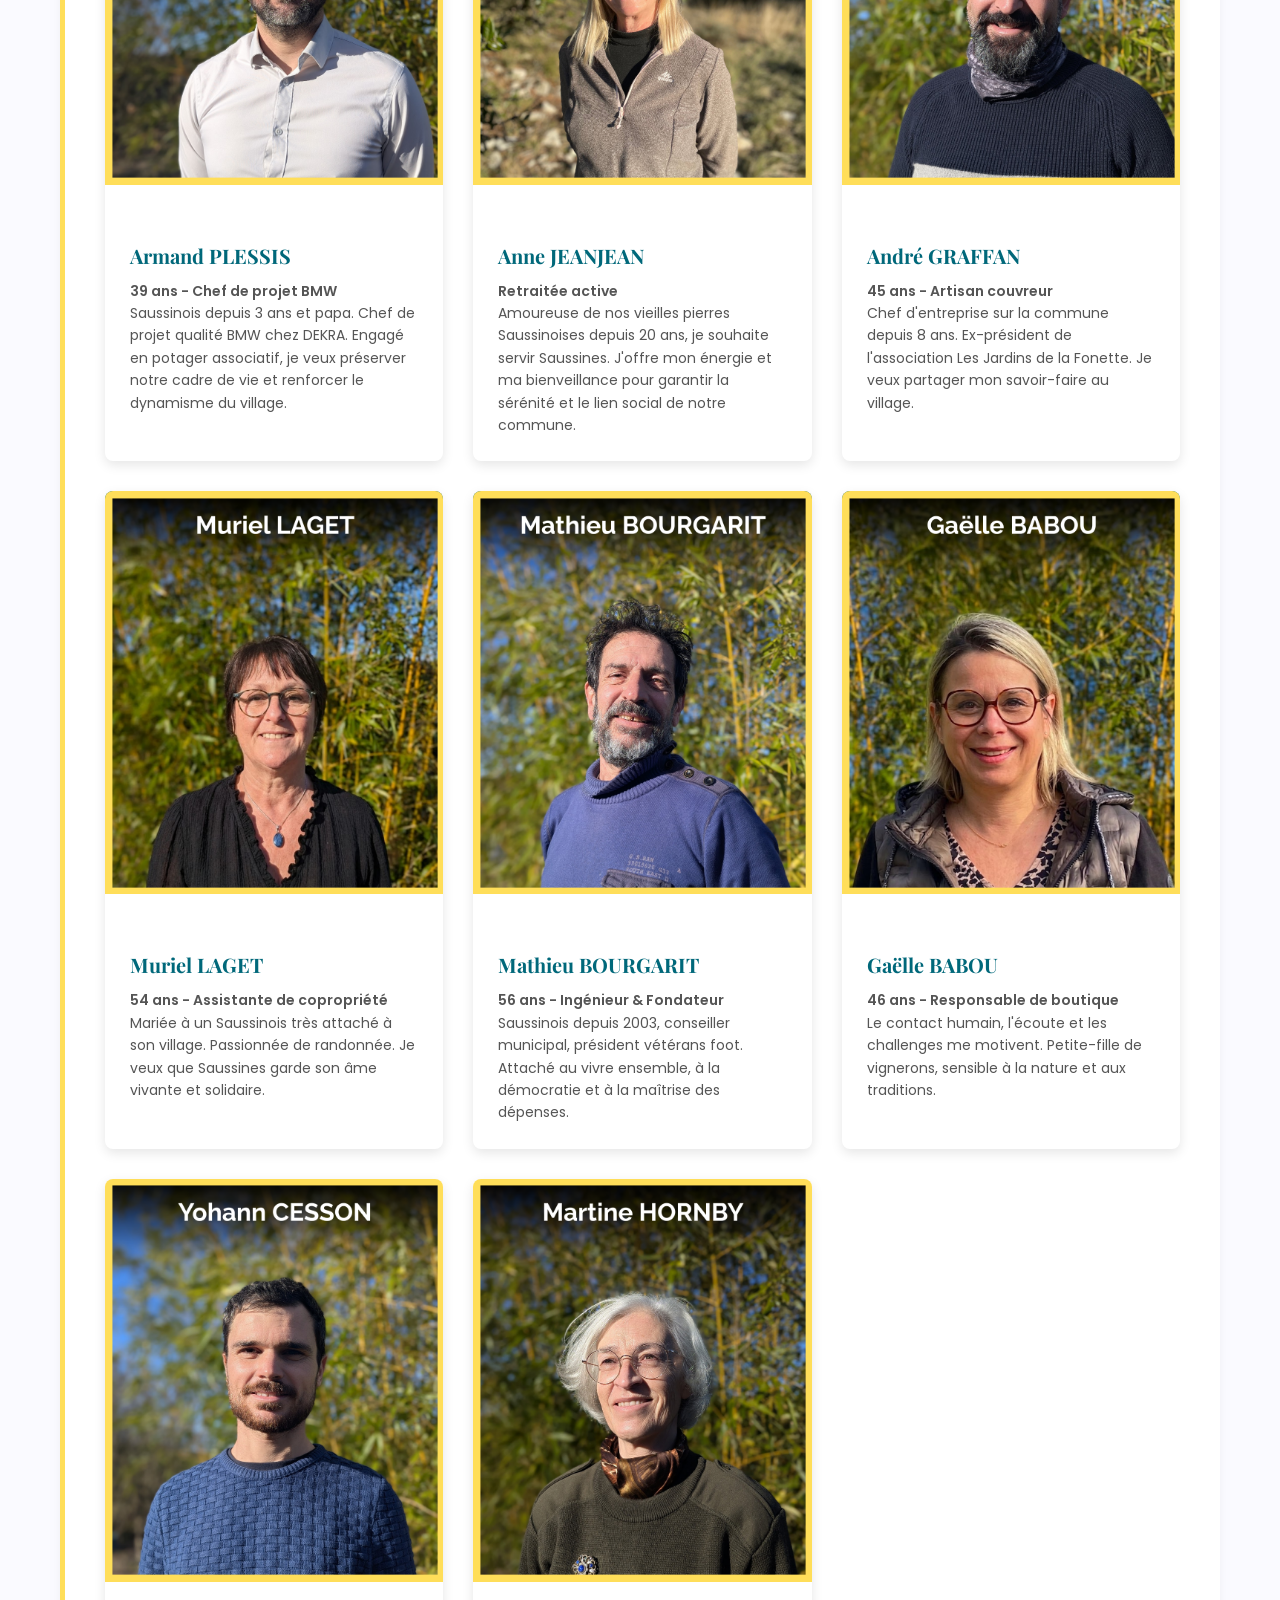
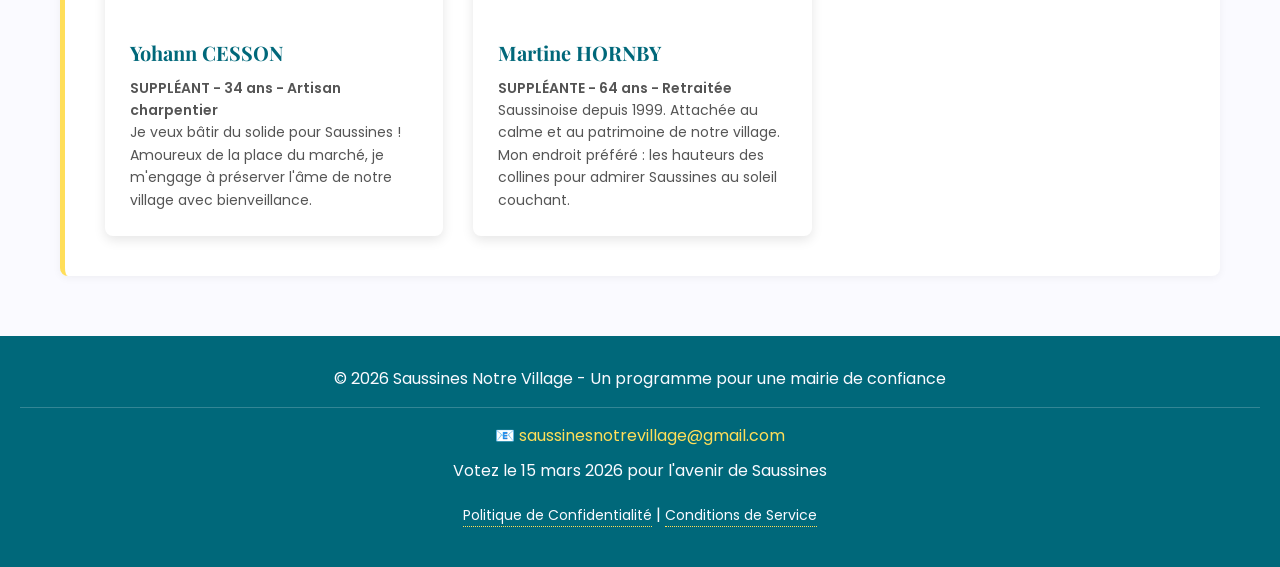
==== commit 5f96d3d1: "Remove "Actualités" link from navigation in multiple HTML files for consistency" ====
--- a/index.html
+++ b/index.html
@@ -27,7 +27,6 @@
                 <a href="vivre-ensemble.html">Vivre Ensemble</a>
                 <a href="patrimoine.html">Patrimoine</a>
                 <a href="pourquoi-nous.html">Pourquoi Nous</a>
-                <a href="actualites.html">Actualités</a>
             </nav>
         </div>
     </header>
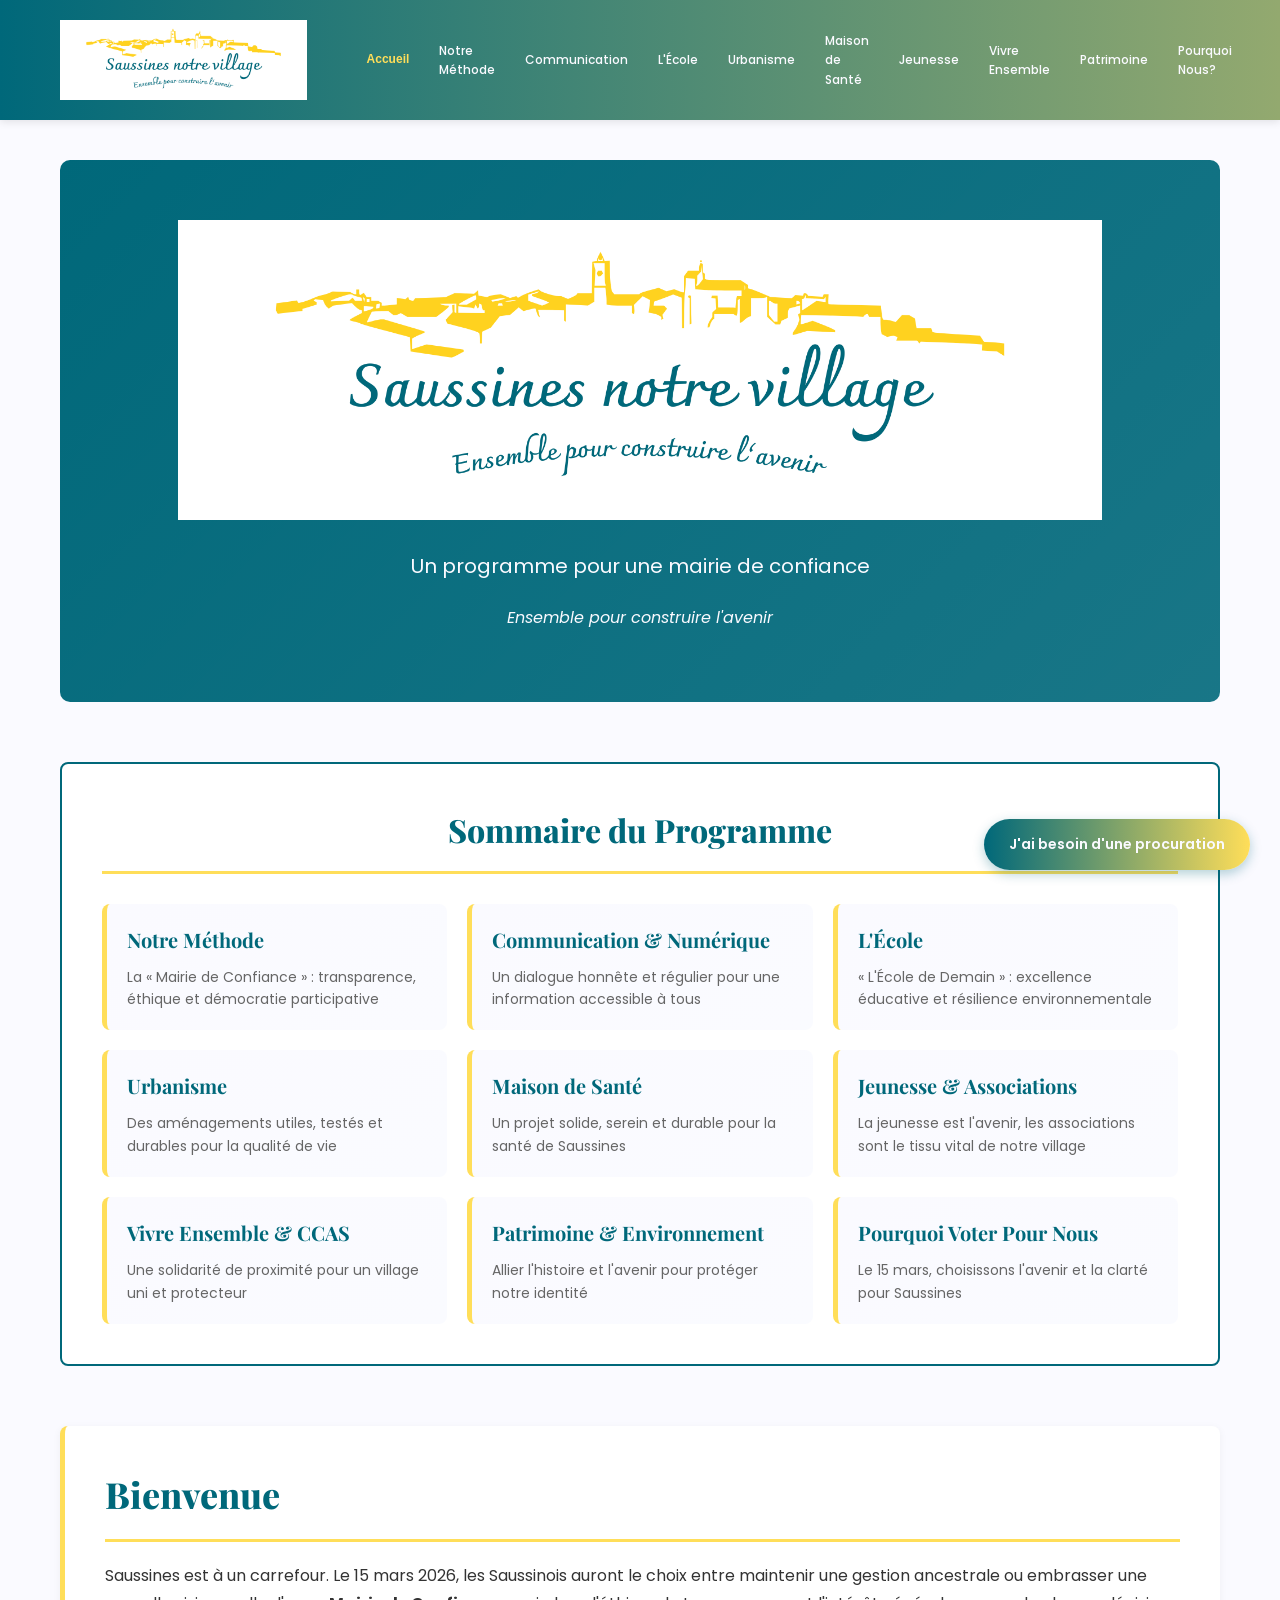
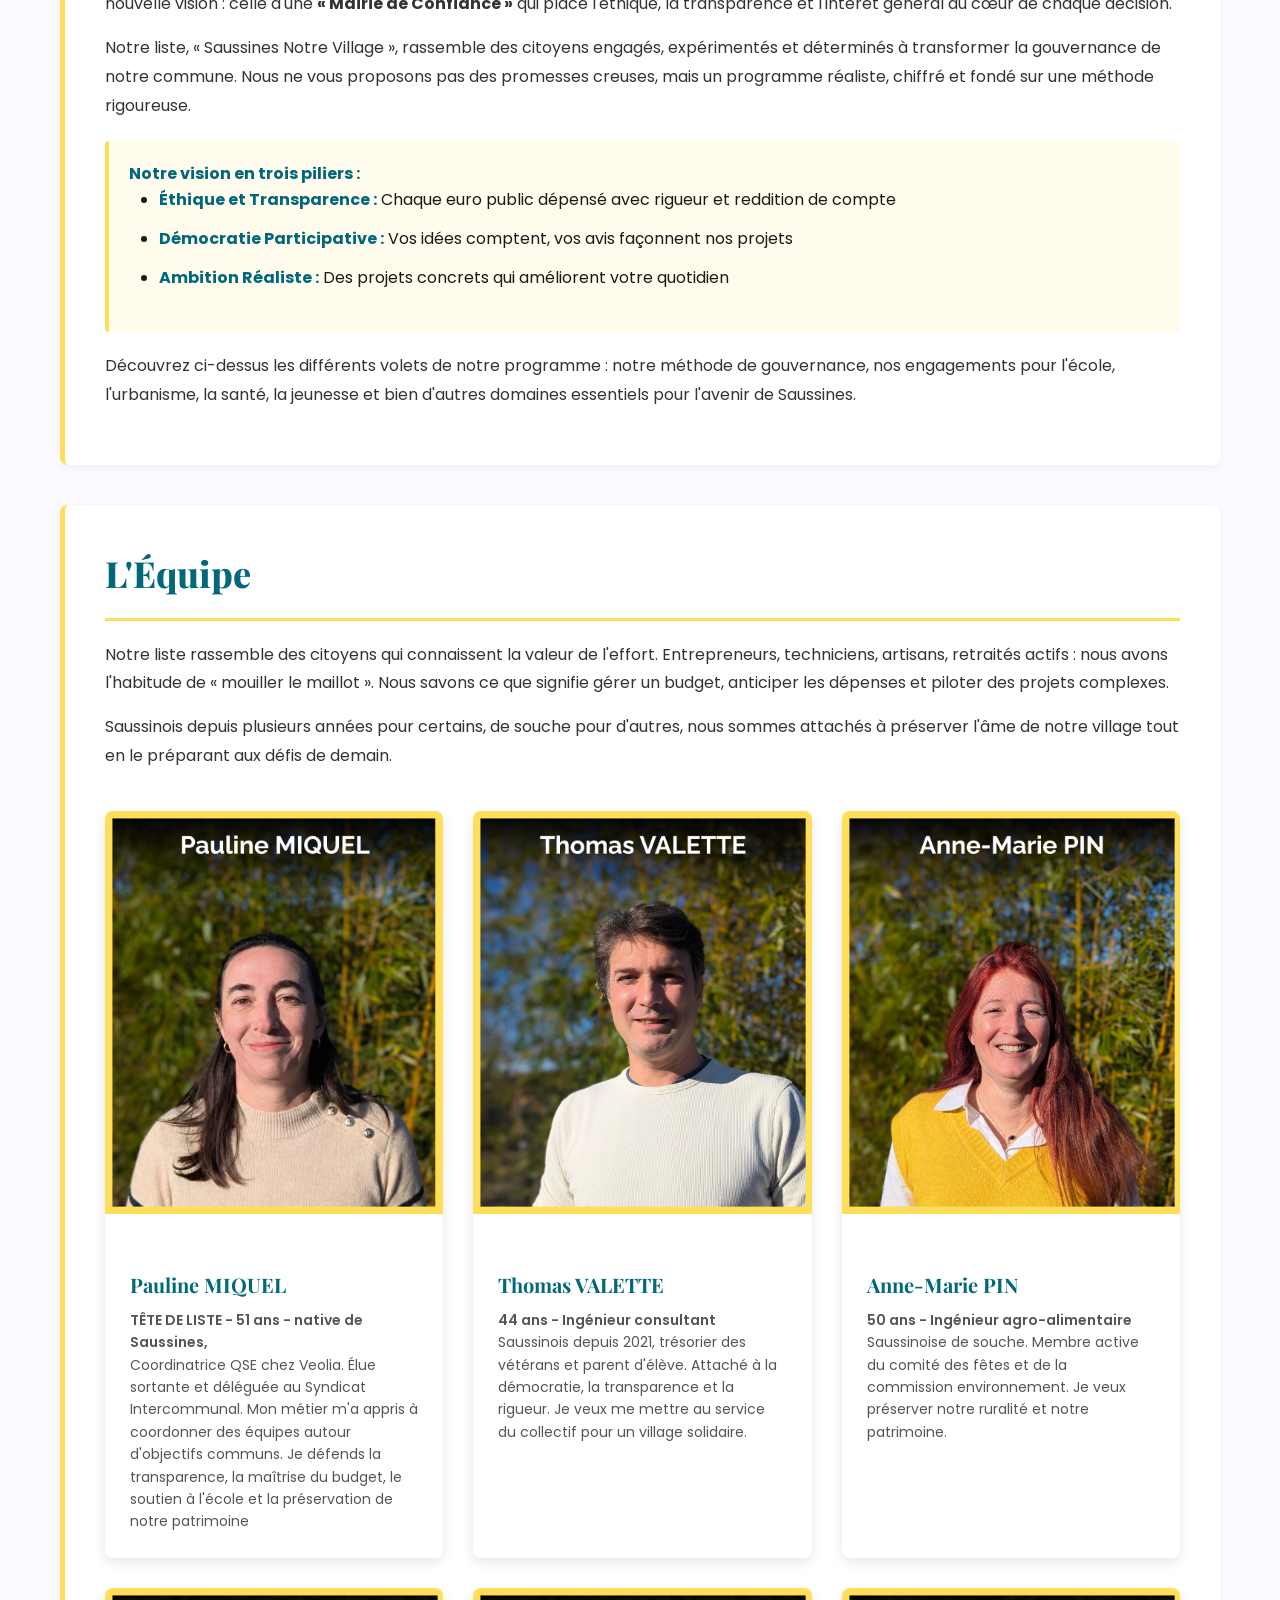
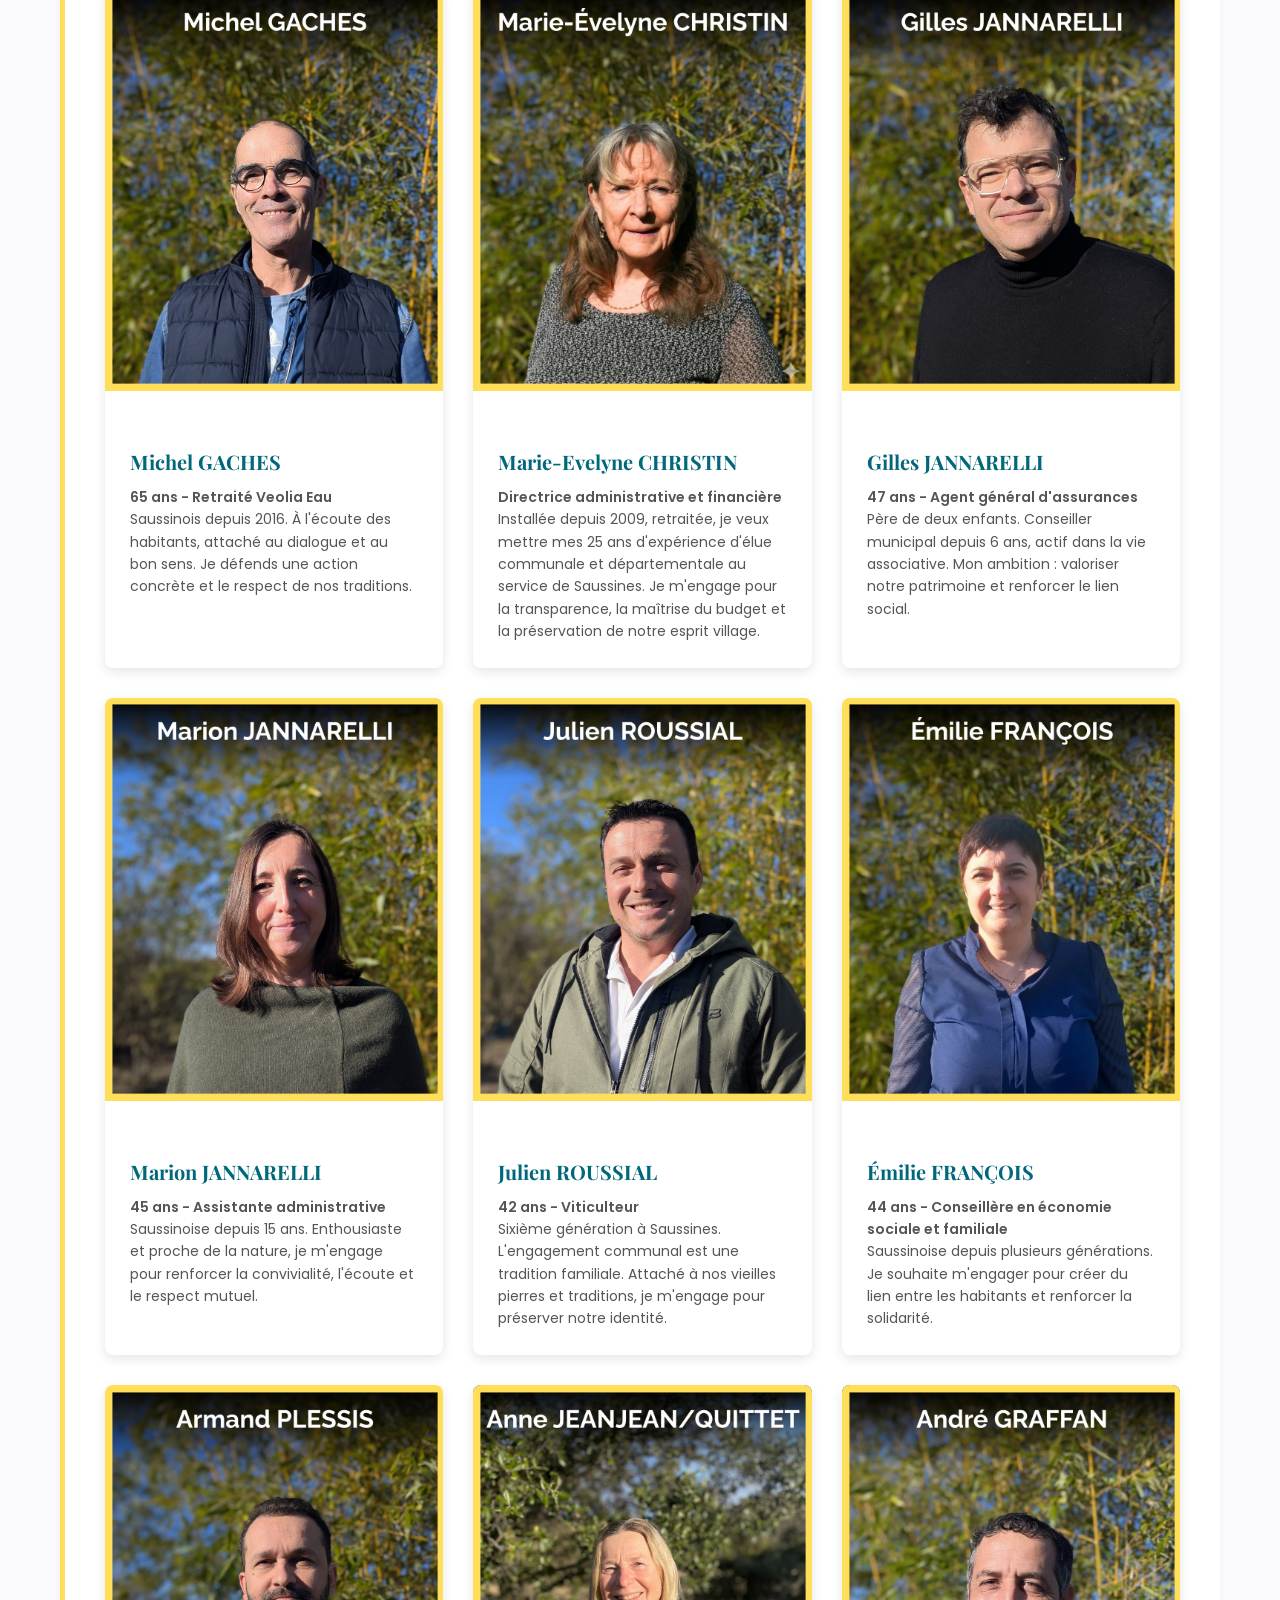
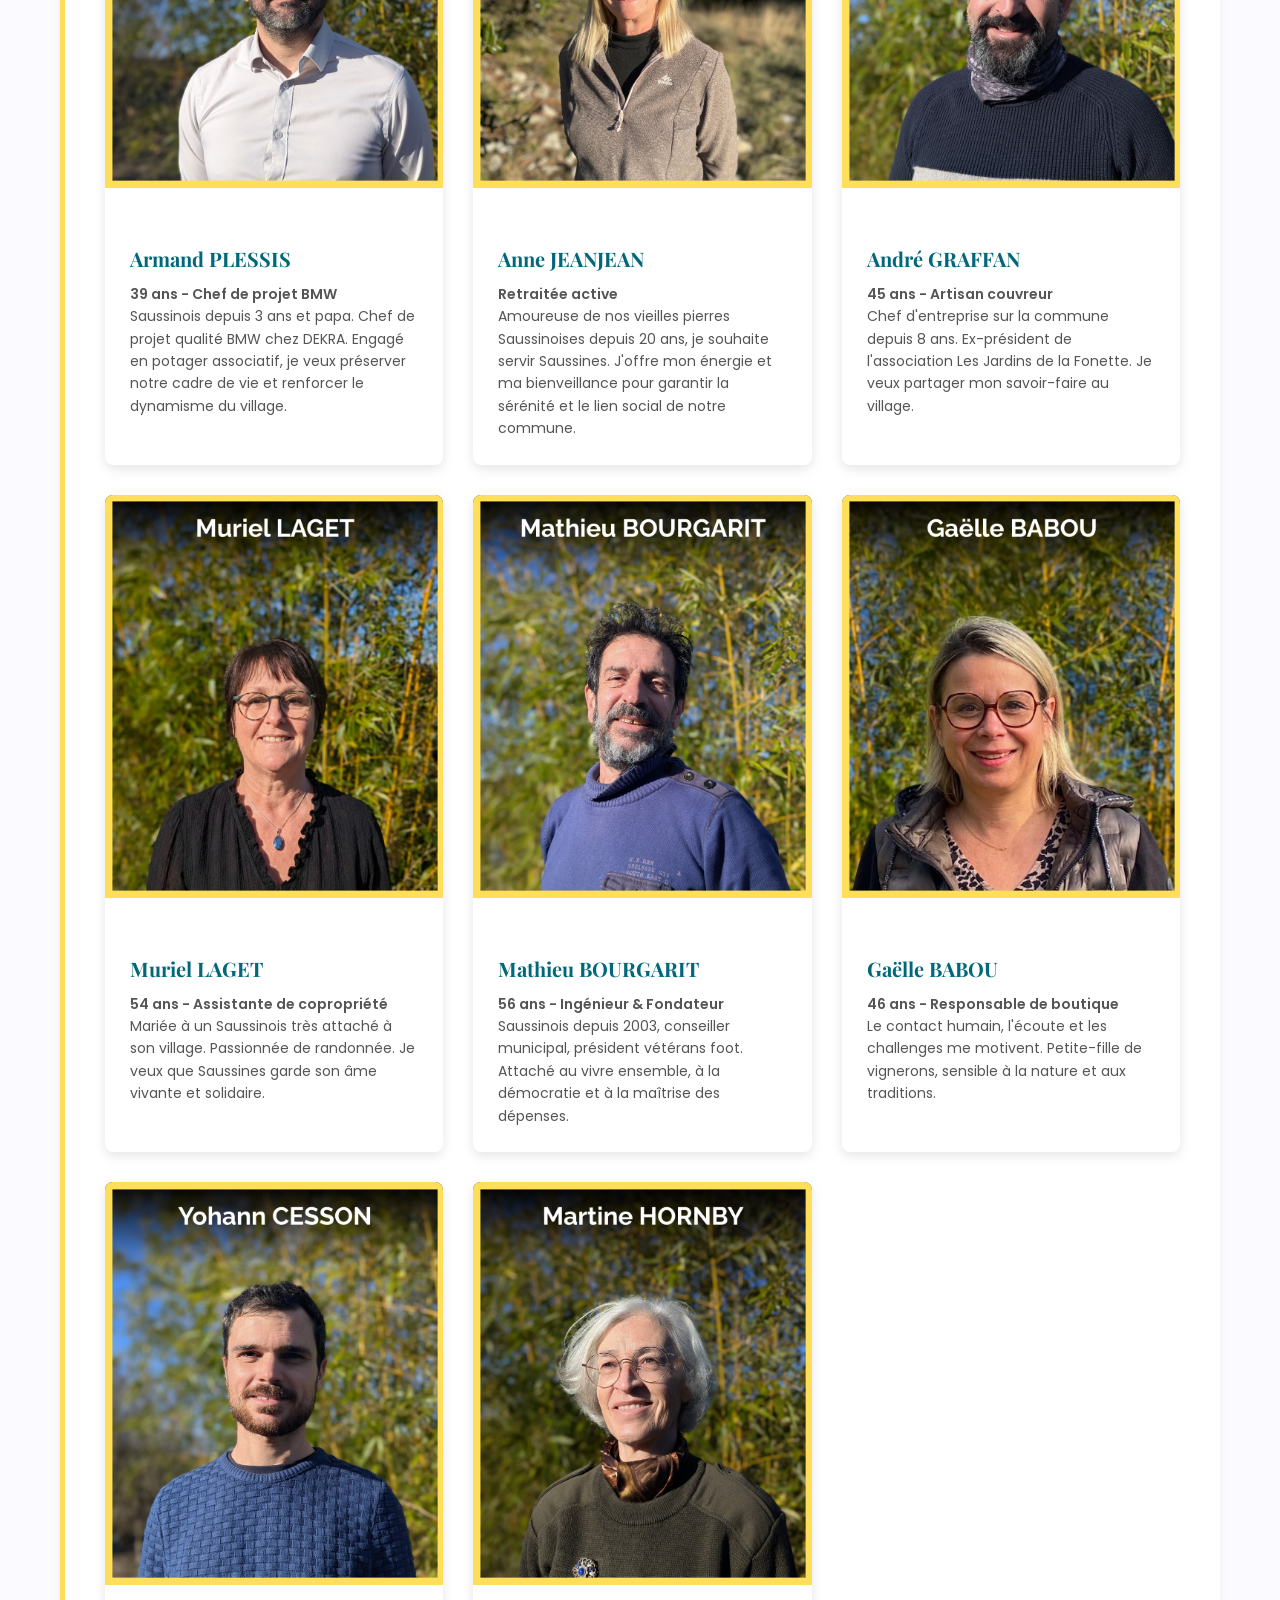
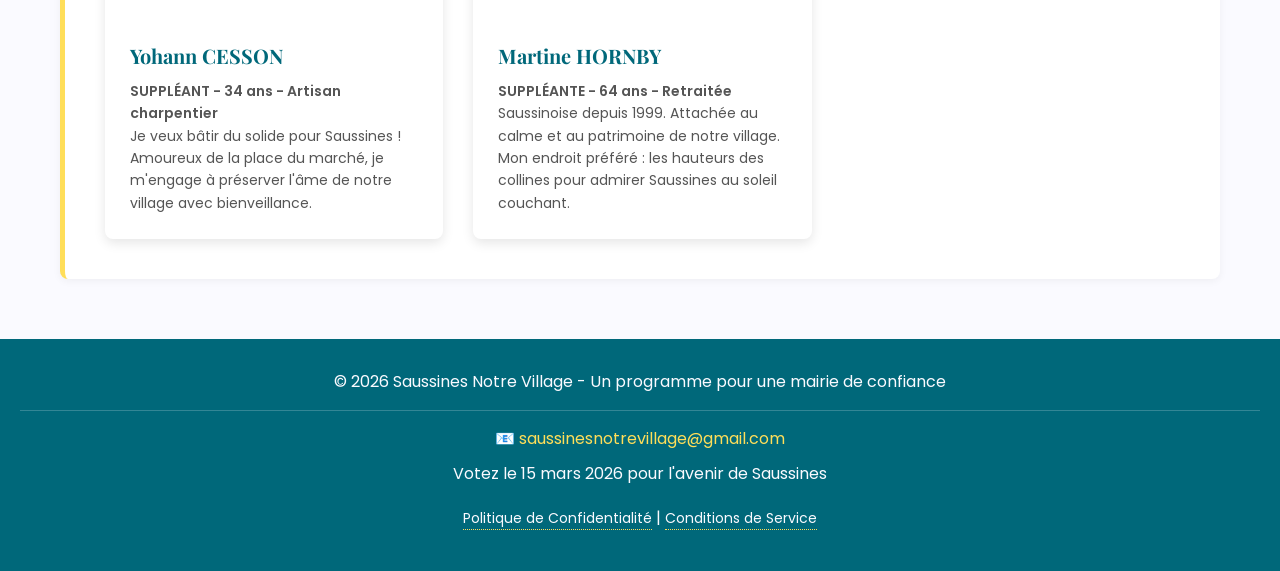
==== commit 48e8a6c4: "Update navigation links to include a question mark in "Pourquoi Nous?" for consistency; add new logo" ====
--- a/index.html
+++ b/index.html
@@ -26,7 +26,7 @@
                 <a href="jeunesse.html">Jeunesse</a>
                 <a href="vivre-ensemble.html">Vivre Ensemble</a>
                 <a href="patrimoine.html">Patrimoine</a>
-                <a href="pourquoi-nous.html">Pourquoi Nous</a>
+                <a href="pourquoi-nous.html">Pourquoi Nous?</a>
             </nav>
         </div>
     </header>
--- a/styles.css
+++ b/styles.css
@@ -75,7 +75,7 @@
 }
 
 .logo-img {
-  height: 60px;
+  height: 80px;
   width: auto;
   max-width: 250px;
   object-fit: contain;
@@ -96,6 +96,7 @@
 }
 
 nav a {
+  font-size: 12px;
   color: var(--cream);
   text-decoration: none;
   transition: color 0.3s ease;
@@ -108,7 +109,7 @@
 
 nav a.active {
   color: var(--yellow);
-  font-weight: 700;
+  font-weight: 900;
 }
 
 .burger-menu {
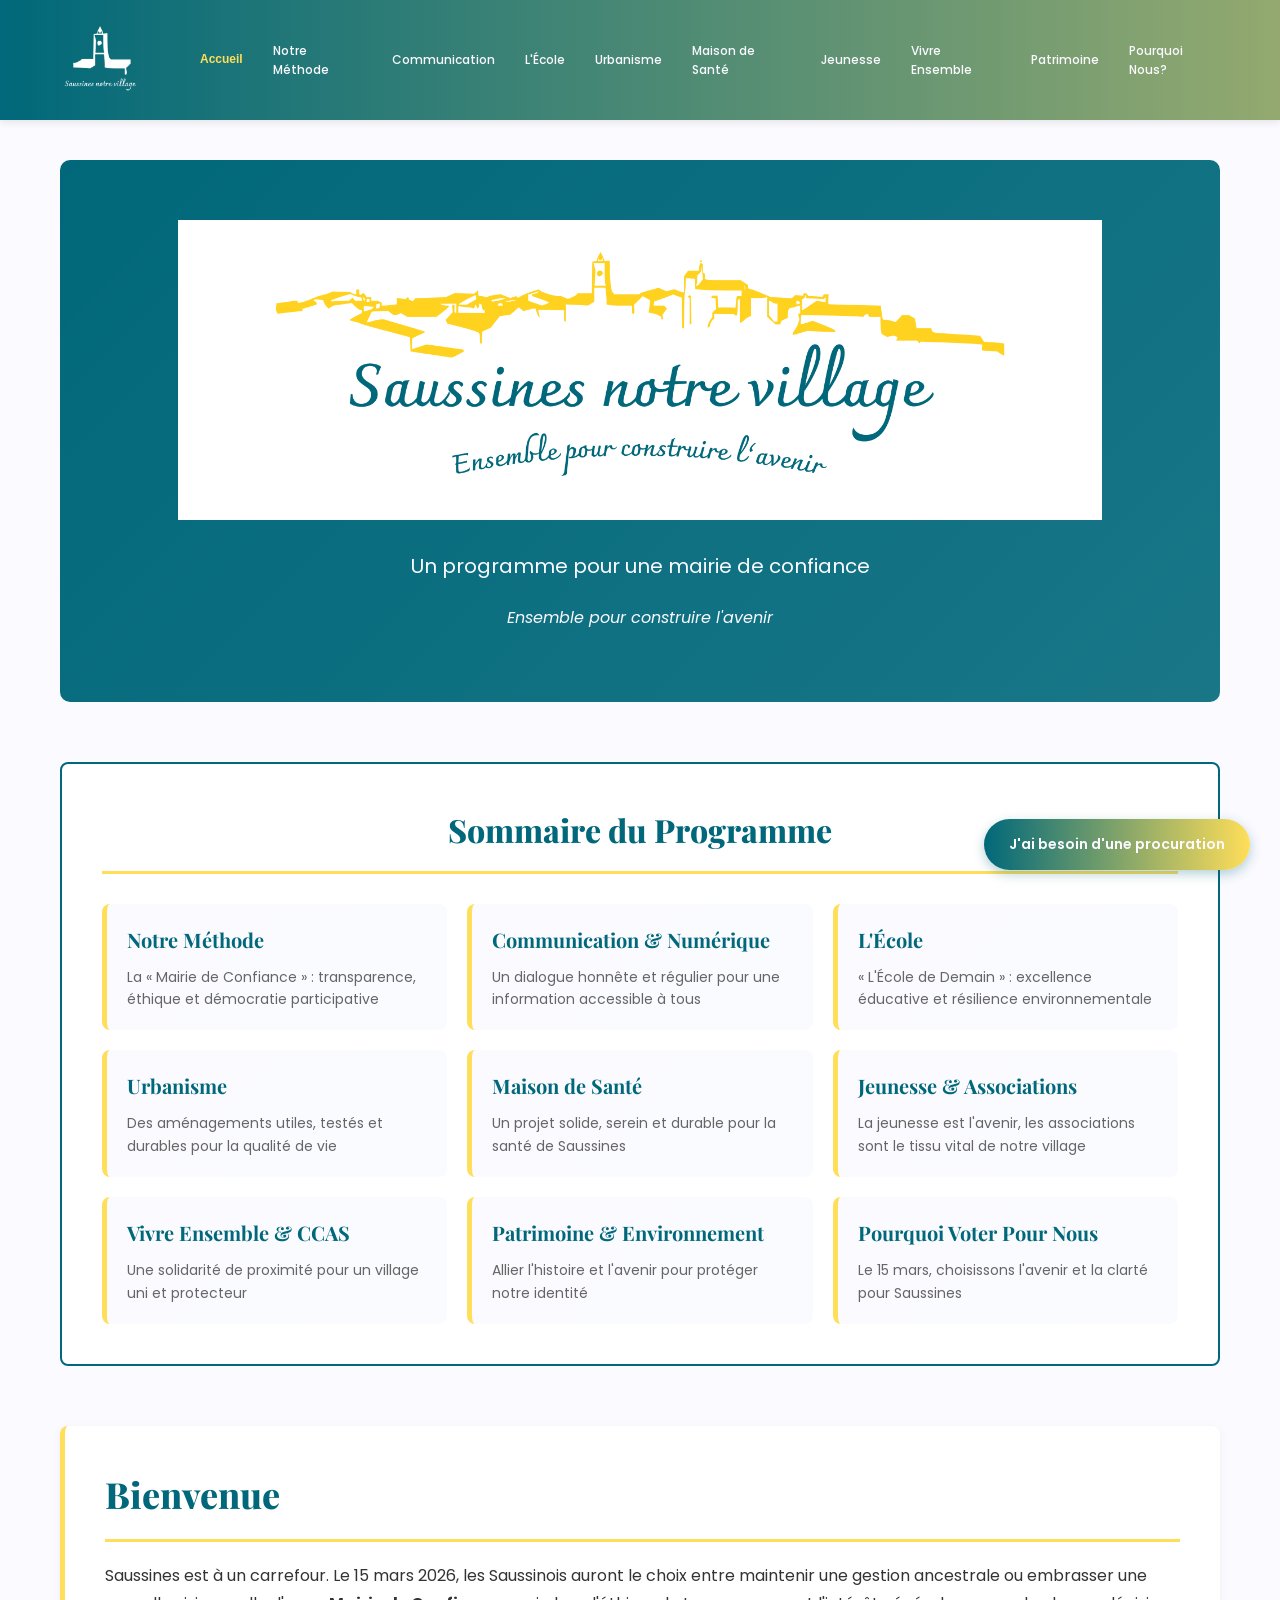
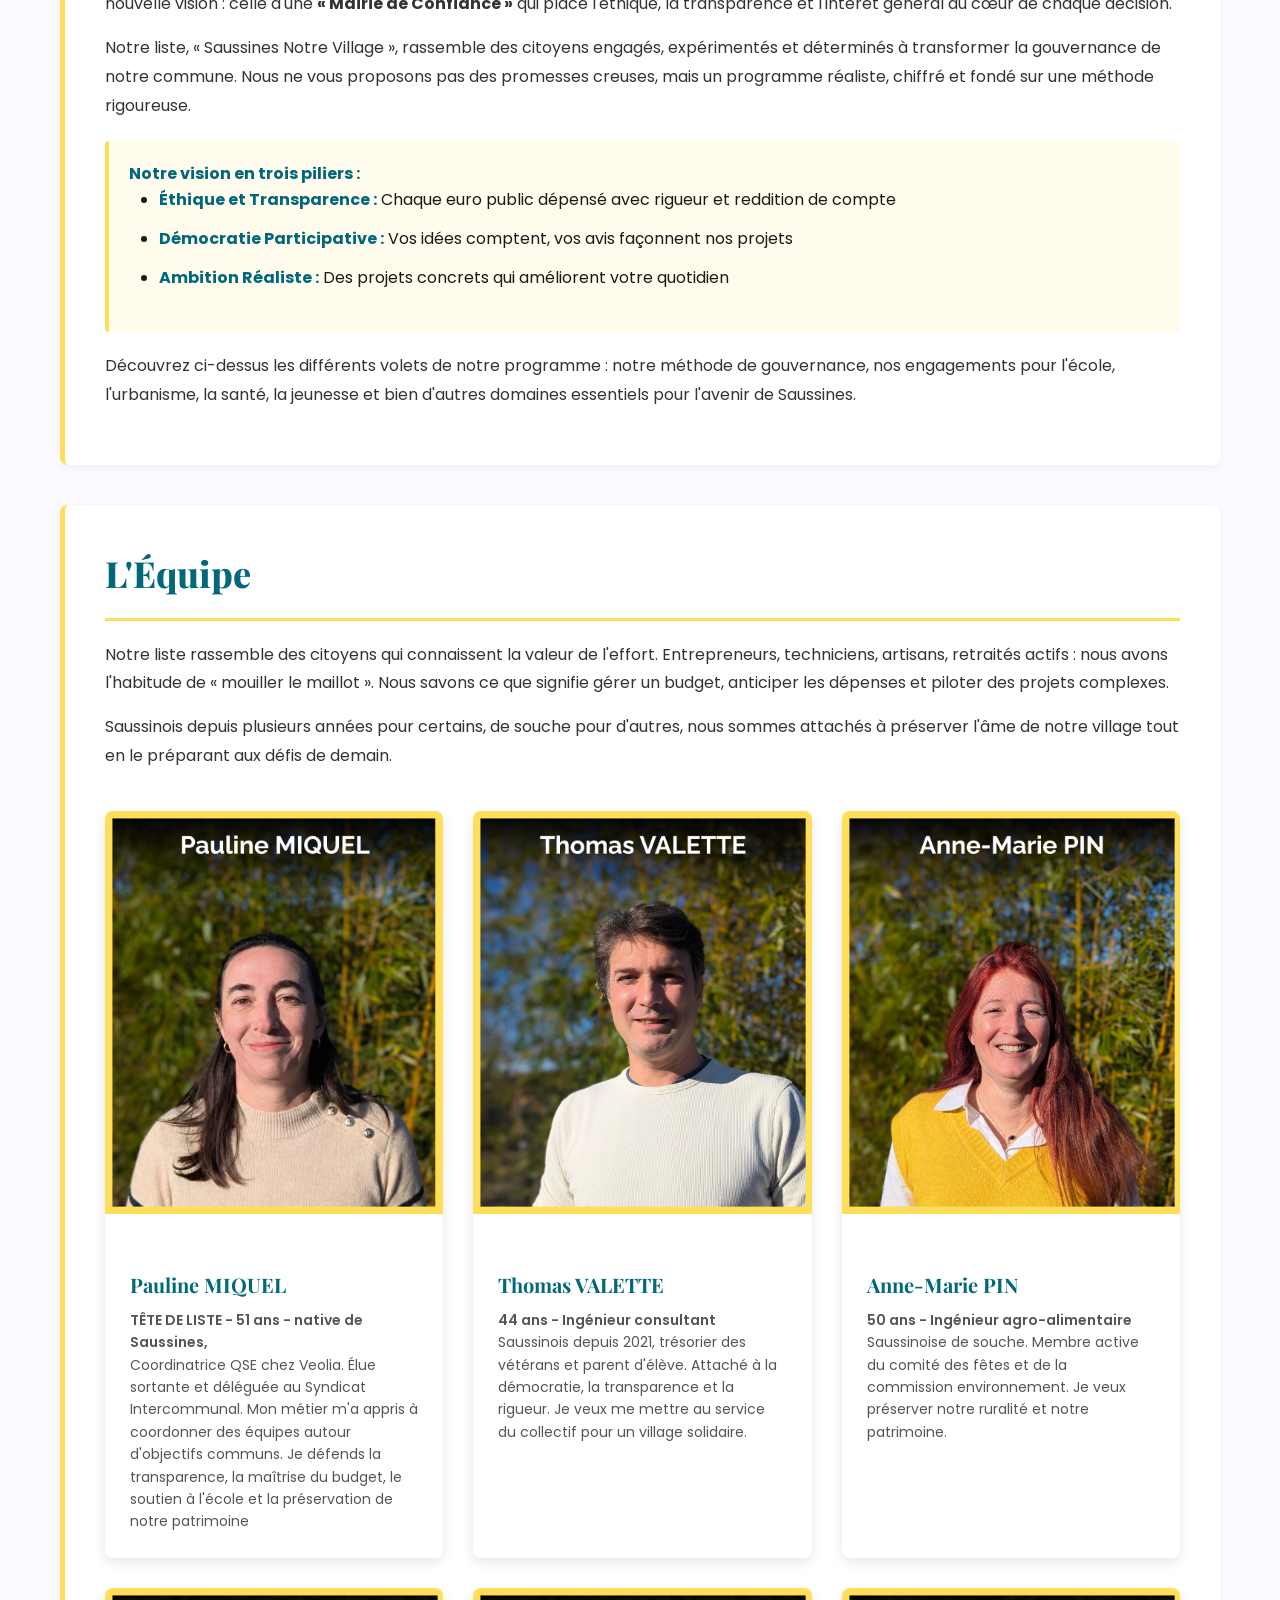
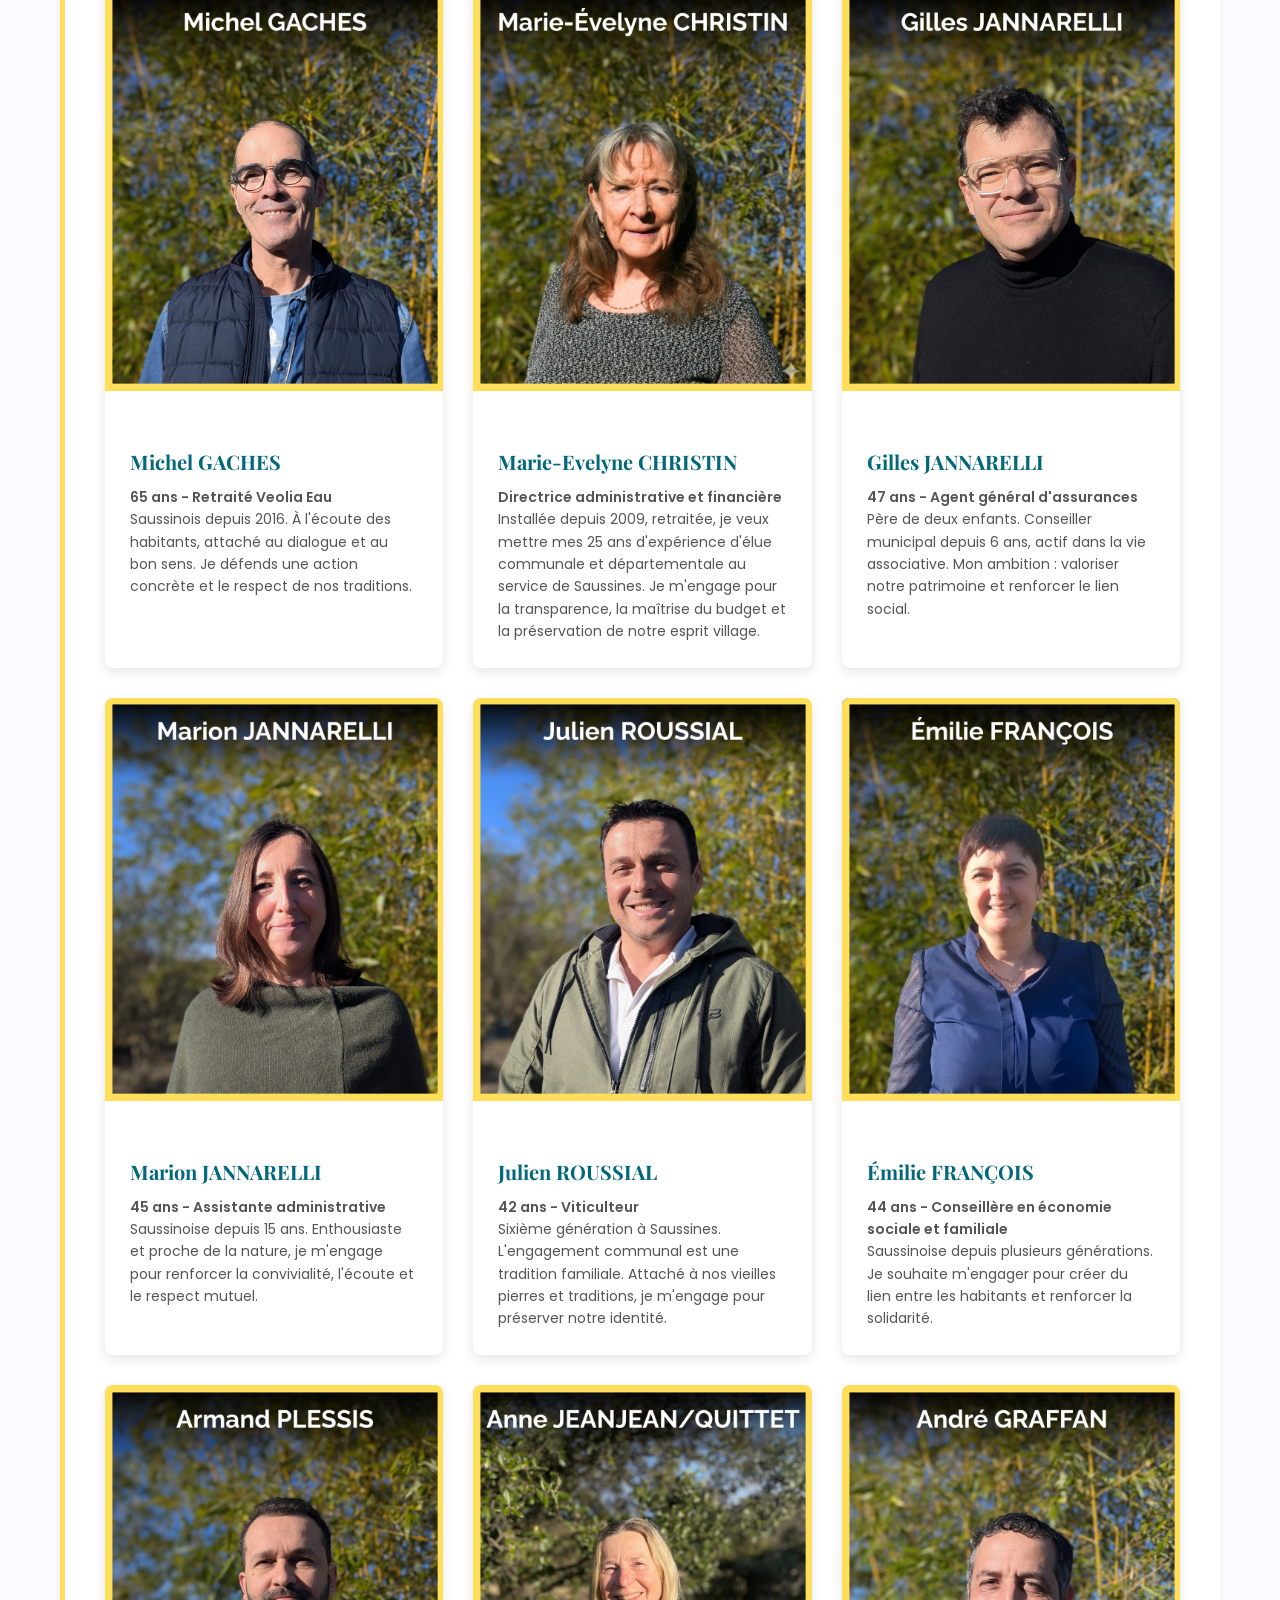
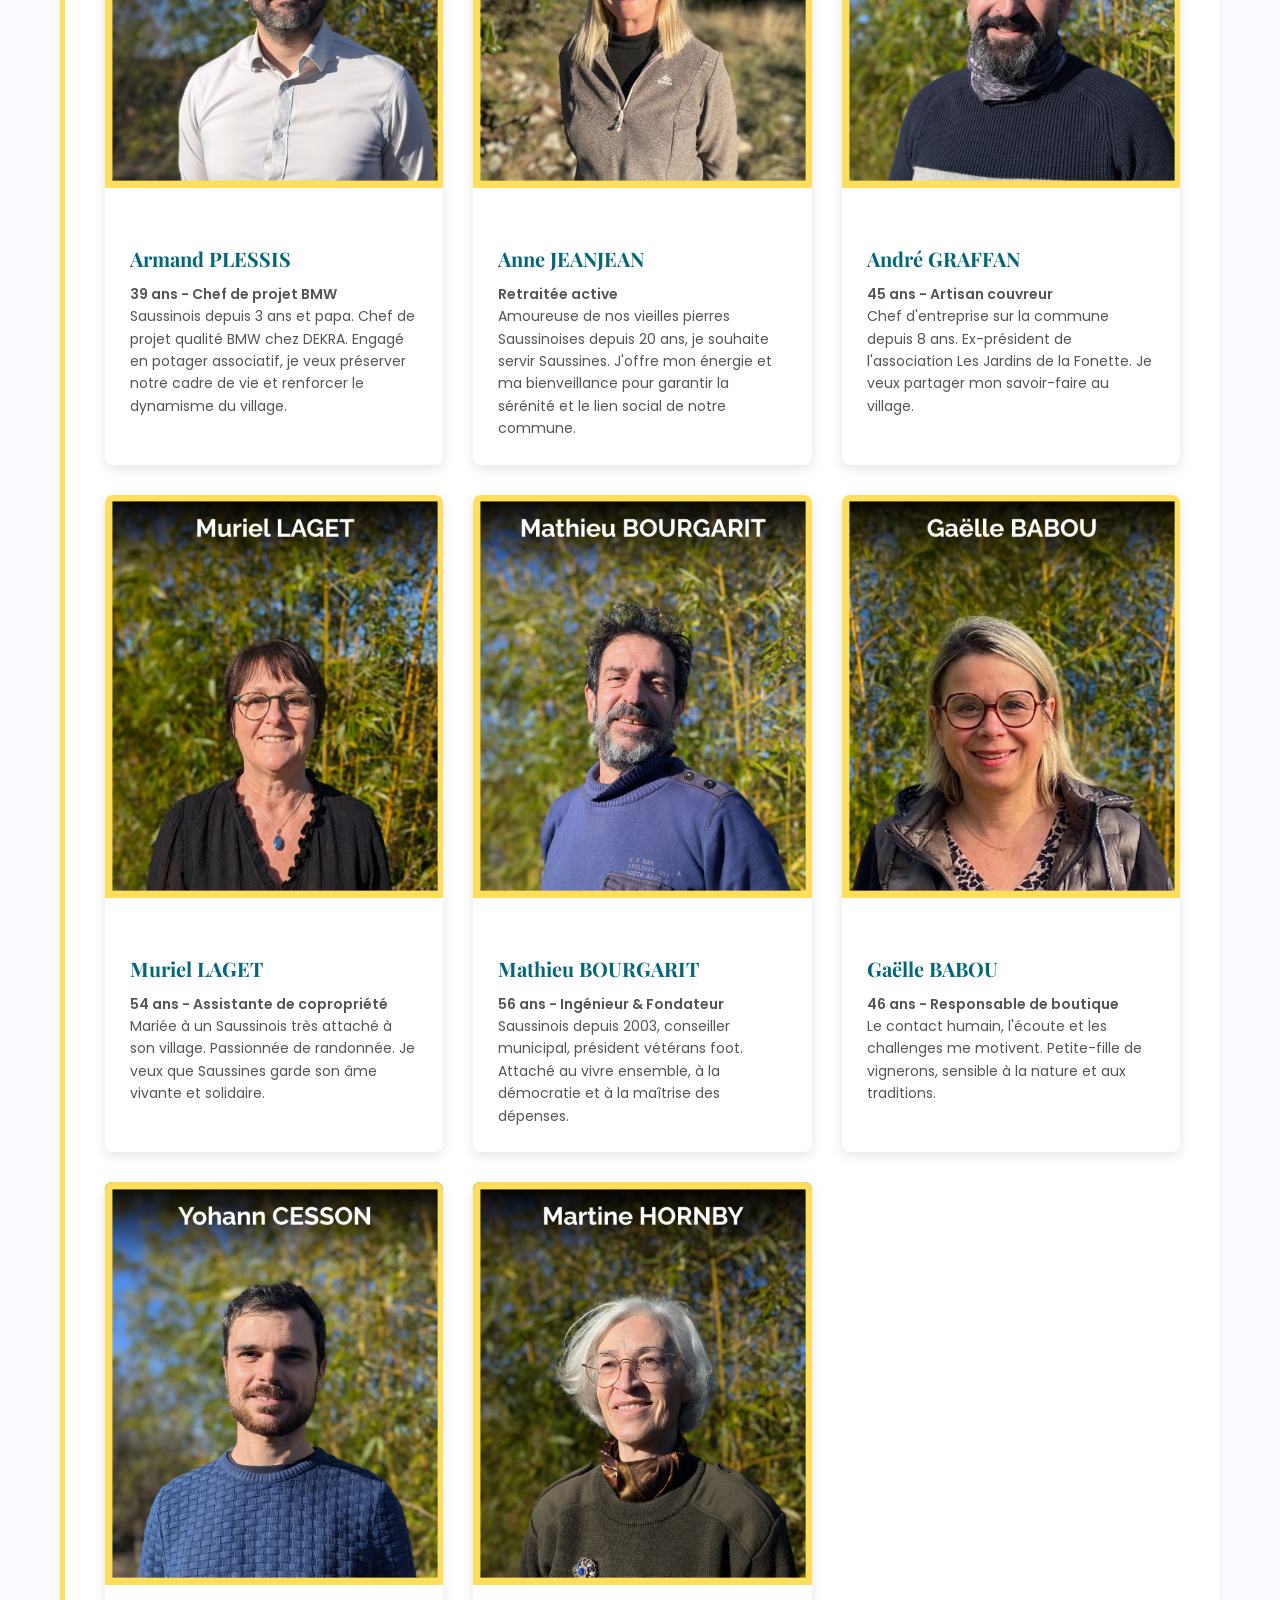
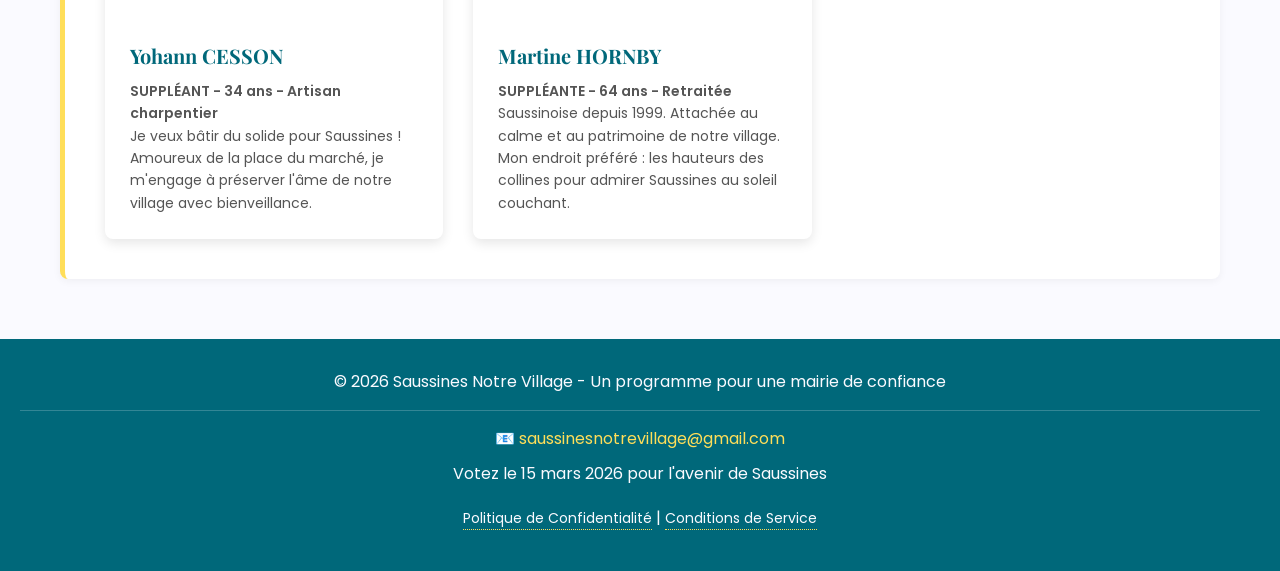
==== commit b70e7ddf: "Update logo image across multiple HTML files for consistency" ====
--- a/index.html
+++ b/index.html
@@ -10,7 +10,7 @@
 <body>
     <header>
         <div class="header-container">
-            <a href="index.html" class="logo"><img src="logo.png" alt="Saussines Notre Village" class="logo-img"></a>
+            <a href="index.html" class="logo"><img src="icon-transparent-blanc.png" alt="Saussines Notre Village" class="logo-img"></a>
             <button class="burger-menu" id="burgerMenu">
                 <span></span>
                 <span></span>
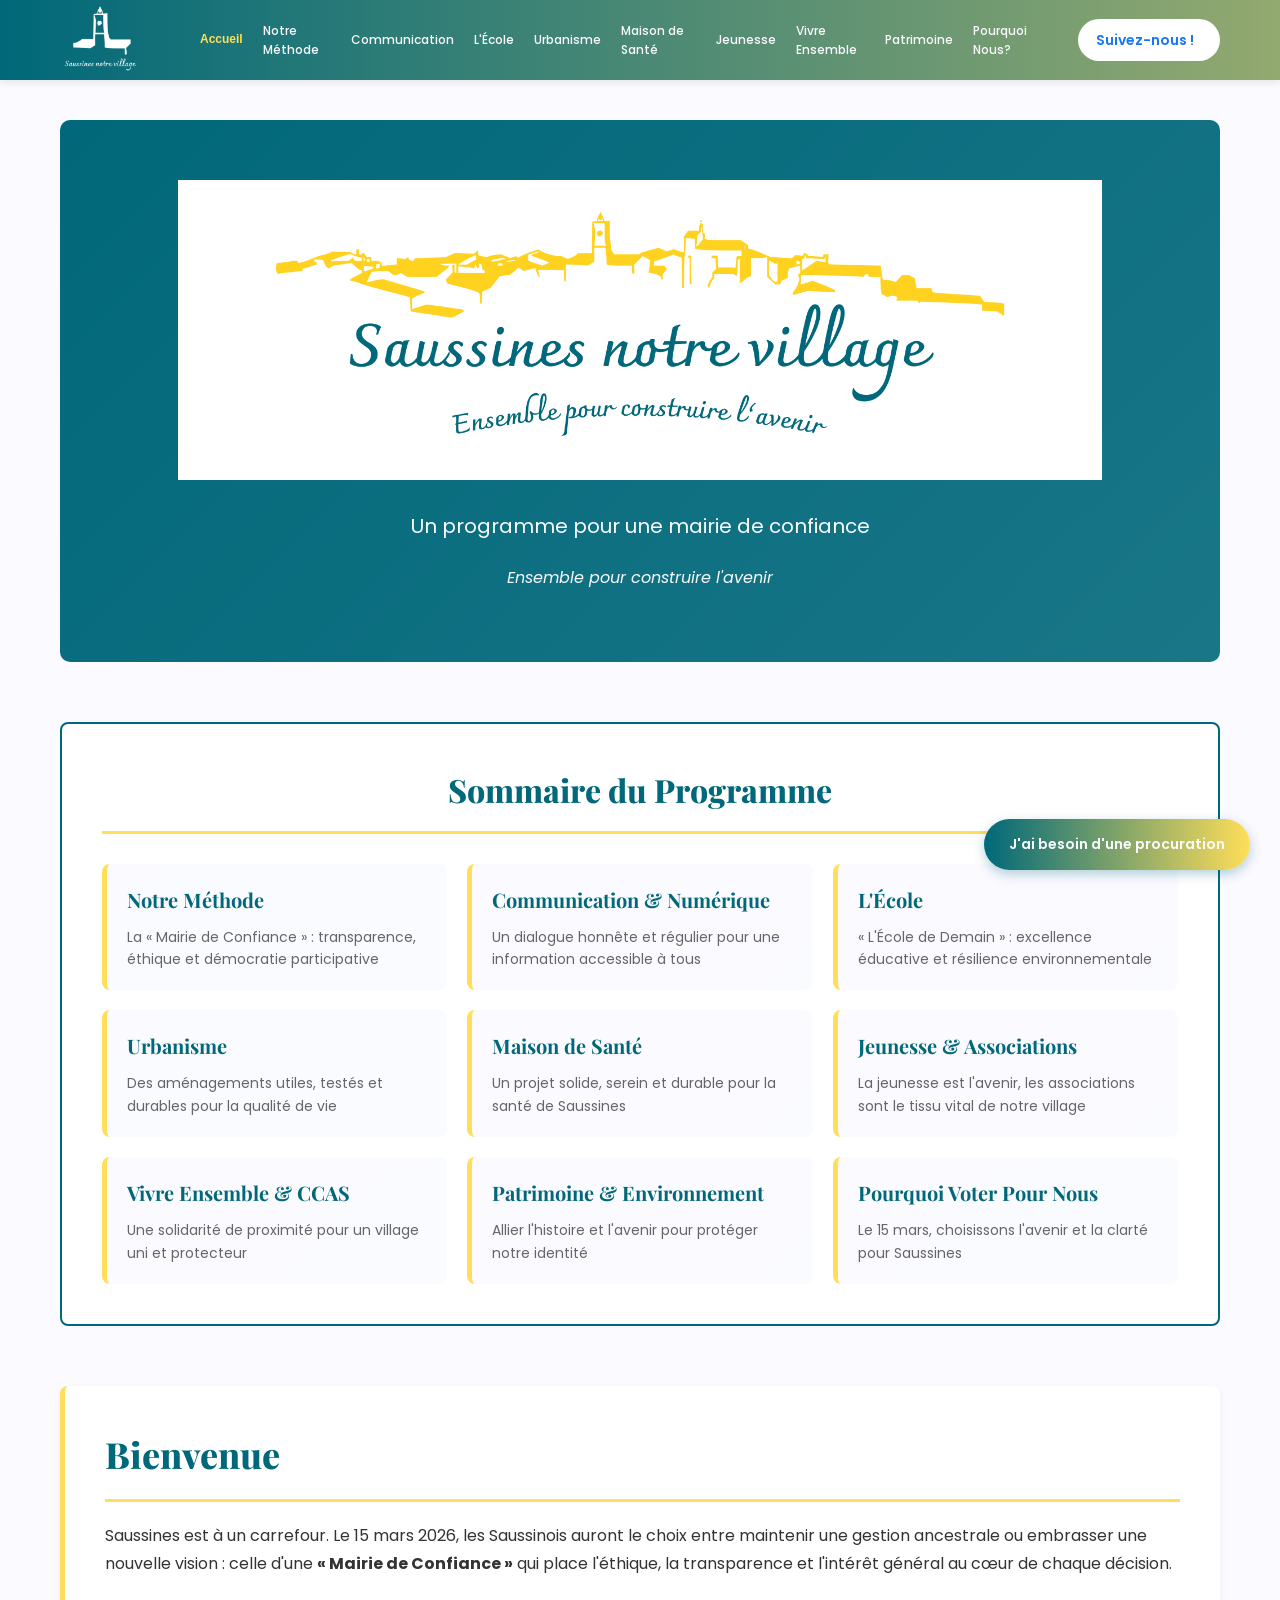
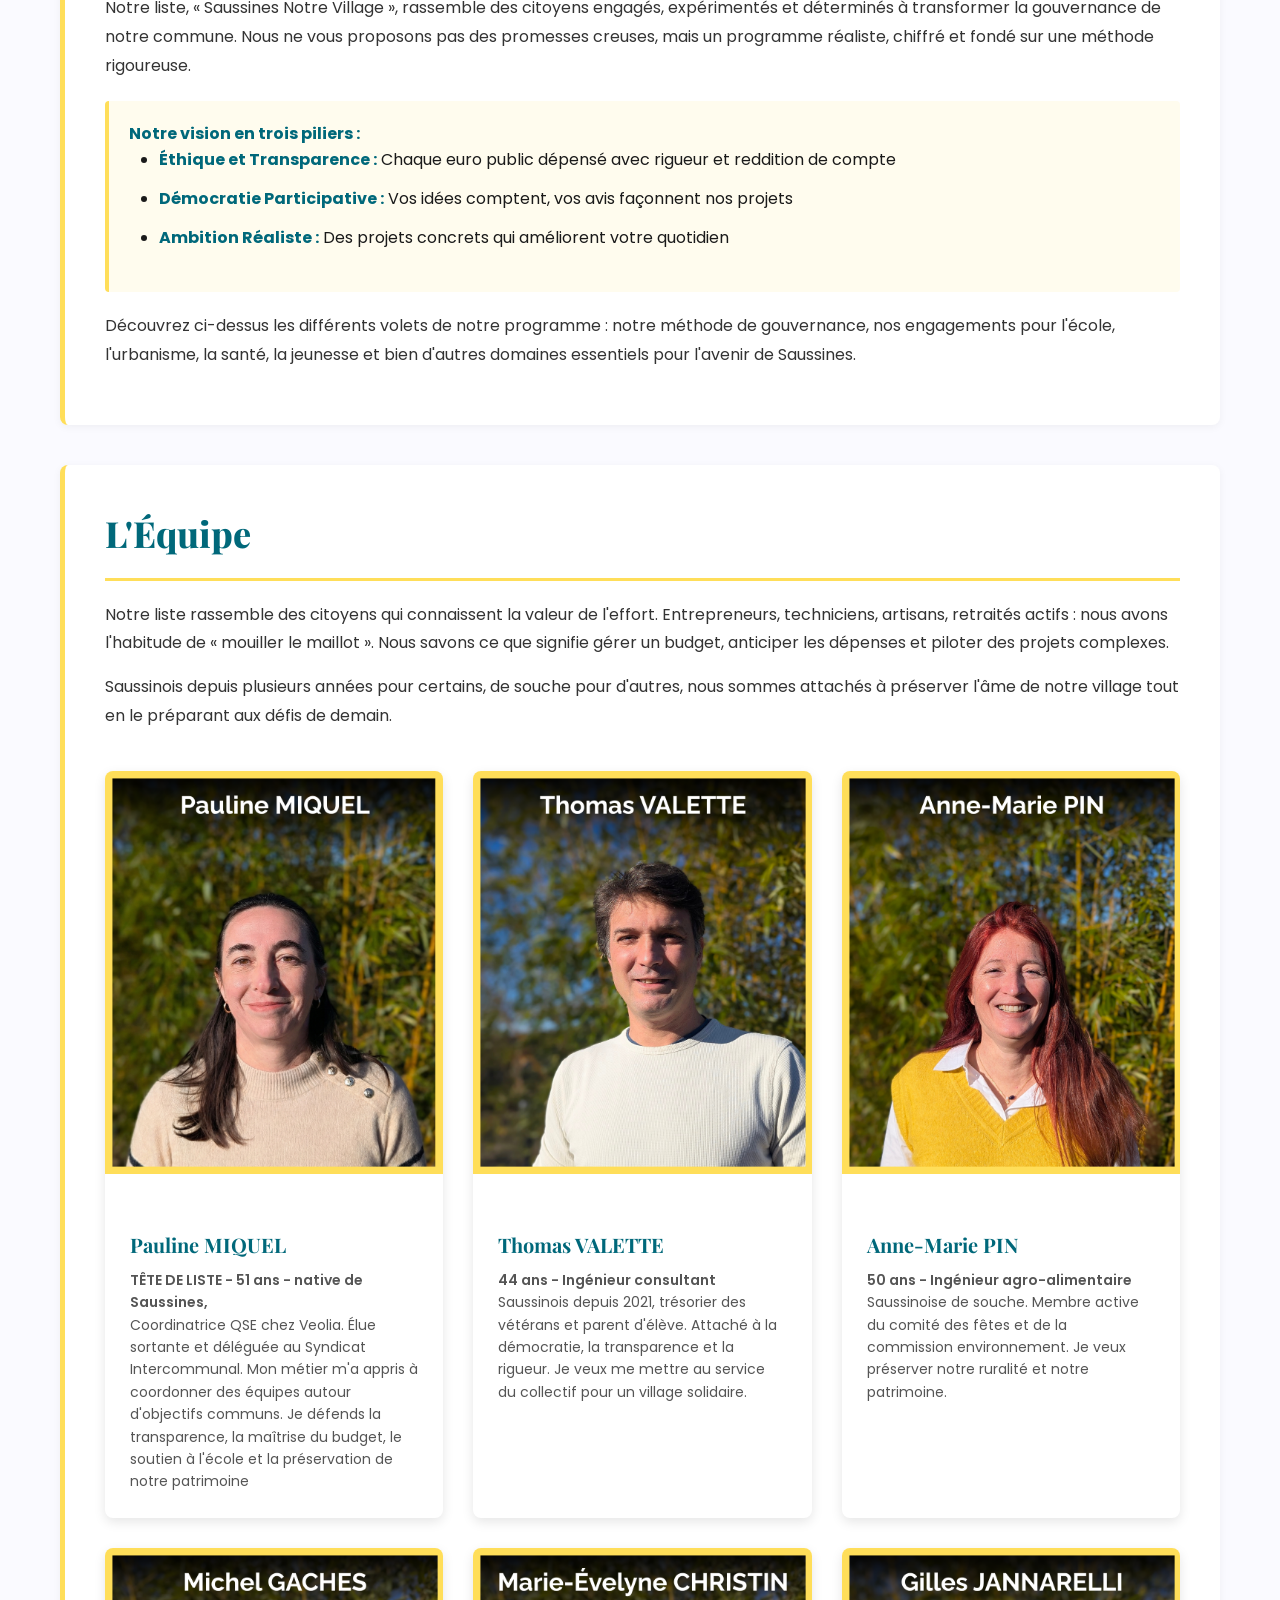
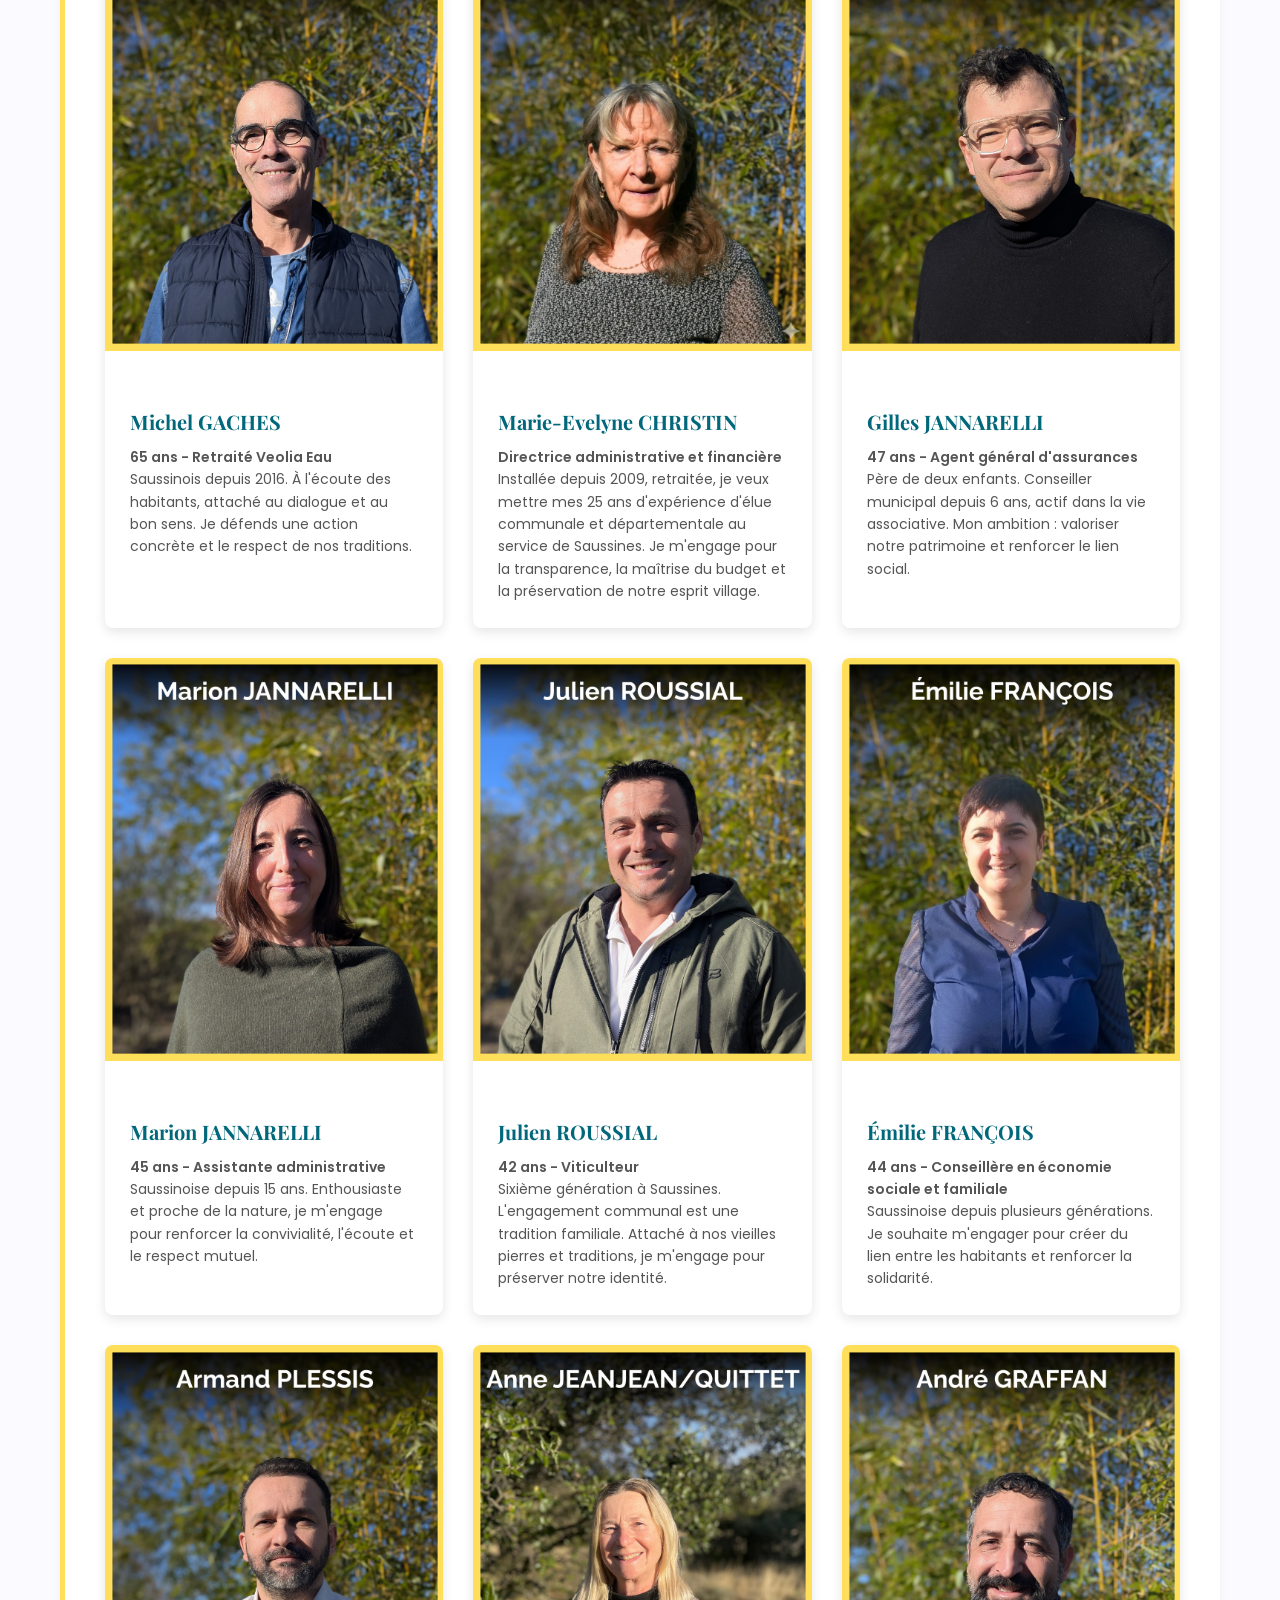
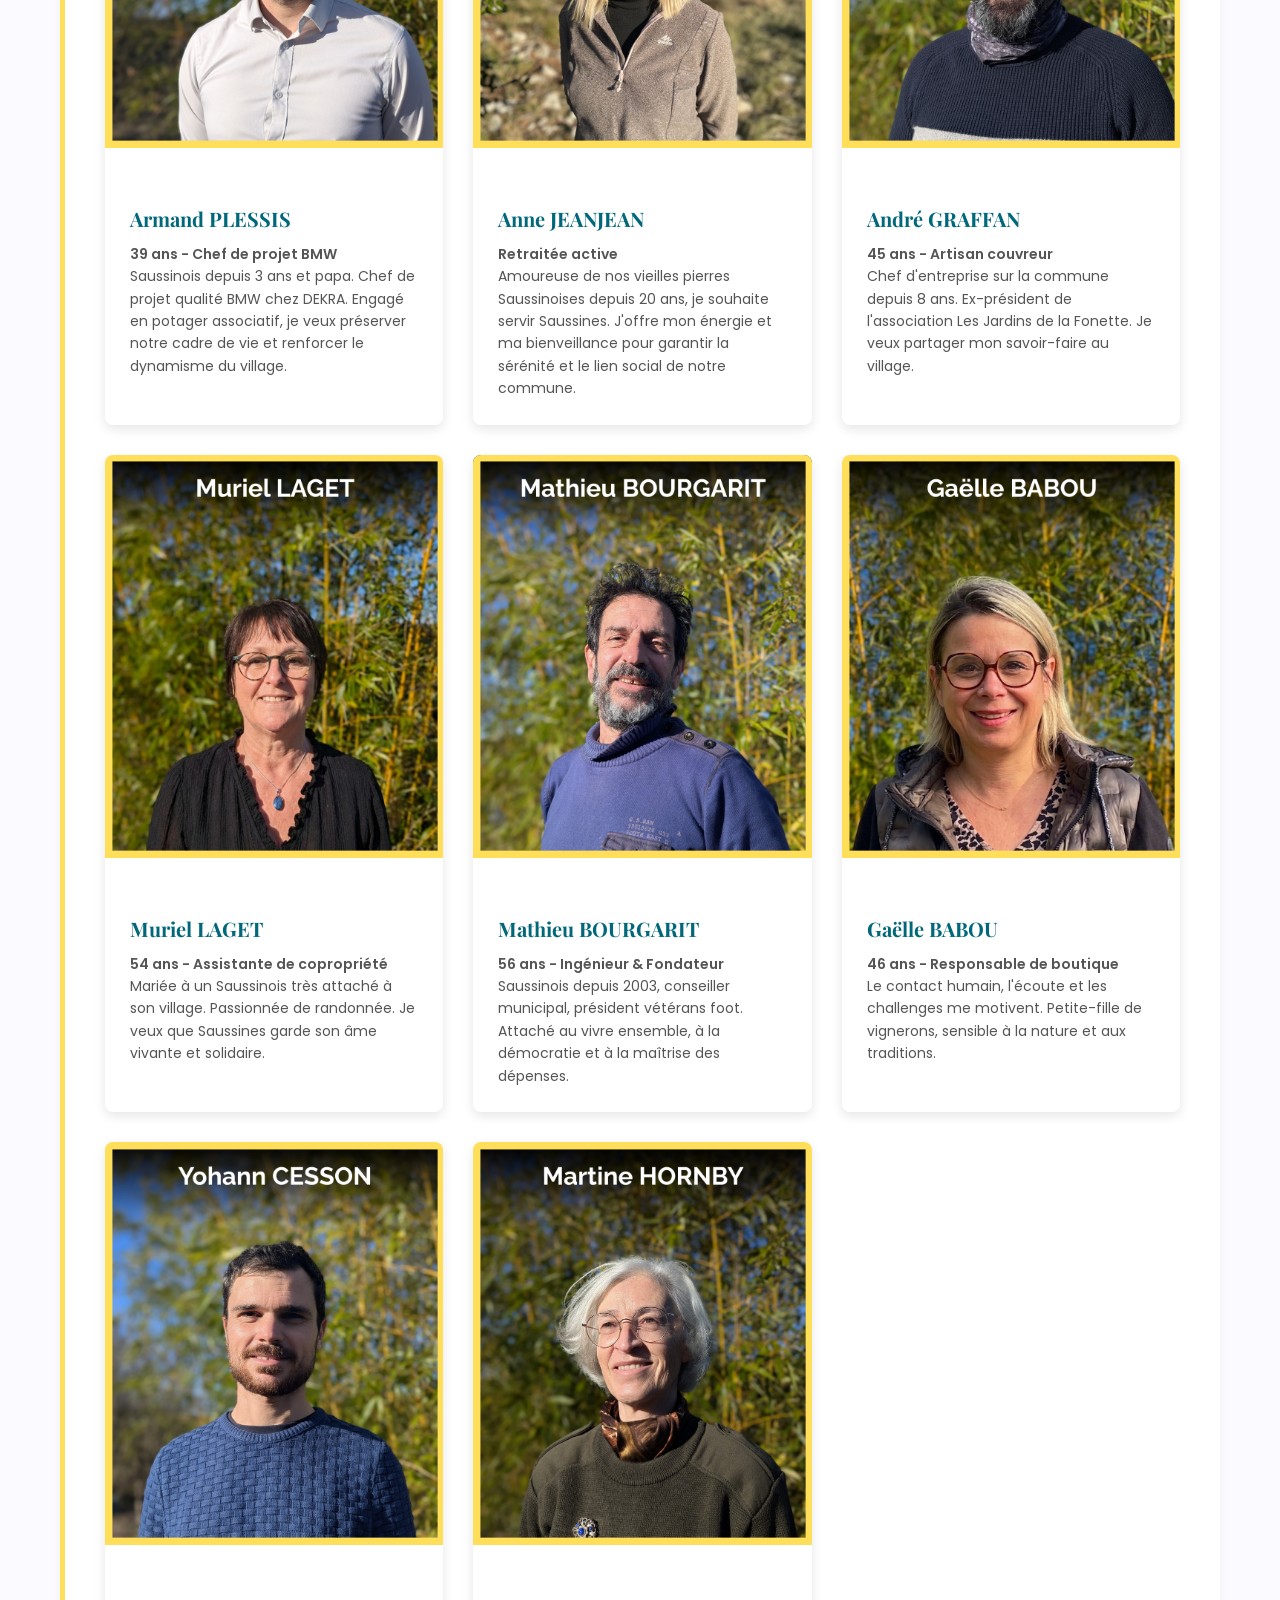
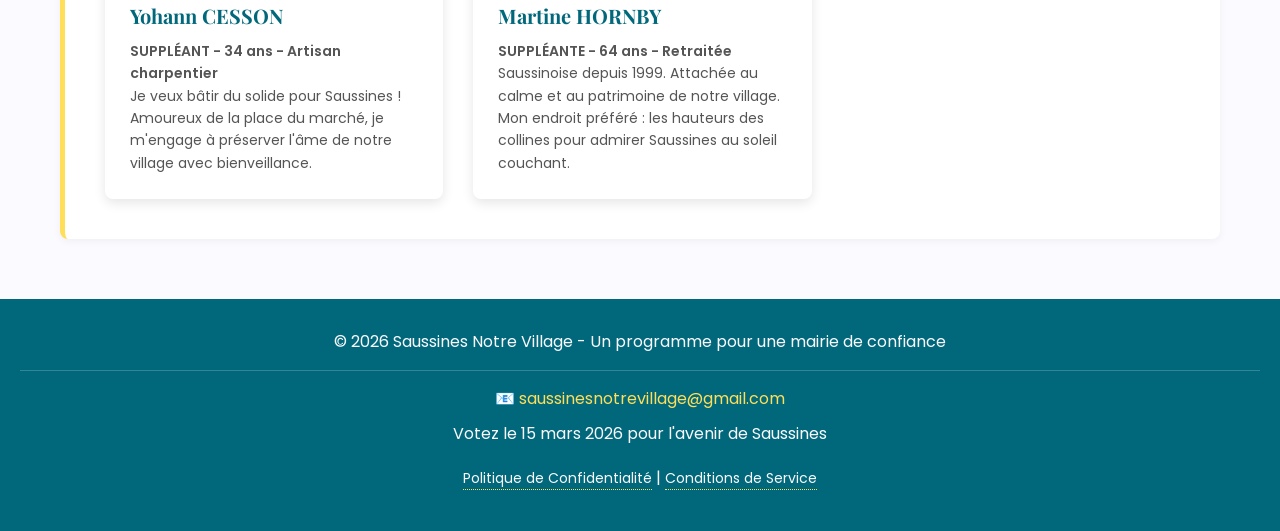
==== commit e663d8fb: "Add Facebook follow button and Font Awesome stylesheet to multiple HTML files" ====
--- a/index.html
+++ b/index.html
@@ -26,7 +26,8 @@
                 <a href="jeunesse.html">Jeunesse</a>
                 <a href="vivre-ensemble.html">Vivre Ensemble</a>
                 <a href="patrimoine.html">Patrimoine</a>
-                <a href="pourquoi-nous.html">Pourquoi Nous?</a>
+                <a href="pourquoi-nous.html">Pourquoi Nous?</a>                
+                <a href="https://www.facebook.com/people/Saussines-notre-village/61587256763492" target="_blank" rel="noopener noreferrer" class="facebook-button" title="Suivez-nous sur Facebook"><span>Suivez-nous !</span> <i class="fab fa-facebook-f"></i></a>   
             </nav>
         </div>
     </header>
--- a/styles.css
+++ b/styles.css
@@ -47,7 +47,7 @@
 header {
   background: linear-gradient(to right, var(--deep-teal), var(--olive));
   color: var(--cream);
-  padding: 20px 0;
+  padding: 0;
   position: sticky;
   top: 0;
   z-index: 100;
@@ -91,7 +91,7 @@
 
 nav {
   display: flex;
-  gap: 30px;
+  gap: 20px;
   align-items: center;
 }
 
@@ -110,6 +110,49 @@
 nav a.active {
   color: var(--yellow);
   font-weight: 900;
+}
+
+nav a.facebook-link {
+  color: #1877F2;
+  font-size: 20px;
+  padding: 8px 12px;
+  display: flex;
+  align-items: center;
+  justify-content: center;
+  transition: all 0.3s ease;
+  margin-left: 10px;
+}
+
+nav a.facebook-link:hover {
+  color: #0a66c2;
+  transform: scale(1.1);
+}
+
+nav a.facebook-button {
+  background-color: white;
+  color: #1877F2;
+  padding: 10px 18px;
+  border-radius: 50px;
+  display: flex;
+  align-items: center;
+  justify-content: center;
+  gap: 8px;
+  font-size: 14px;
+  font-weight: 600;
+  text-decoration: none;
+  transition: all 0.3s ease;
+  margin-left: 15px;
+  white-space: nowrap;
+}
+
+nav a.facebook-button:hover {
+  background-color: #f0f2f5;
+  transform: translateY(-2px);
+  box-shadow: 0 4px 12px rgba(24, 119, 242, 0.3);
+}
+
+nav a.facebook-button i {
+  font-size: 16px;
 }
 
 .burger-menu {
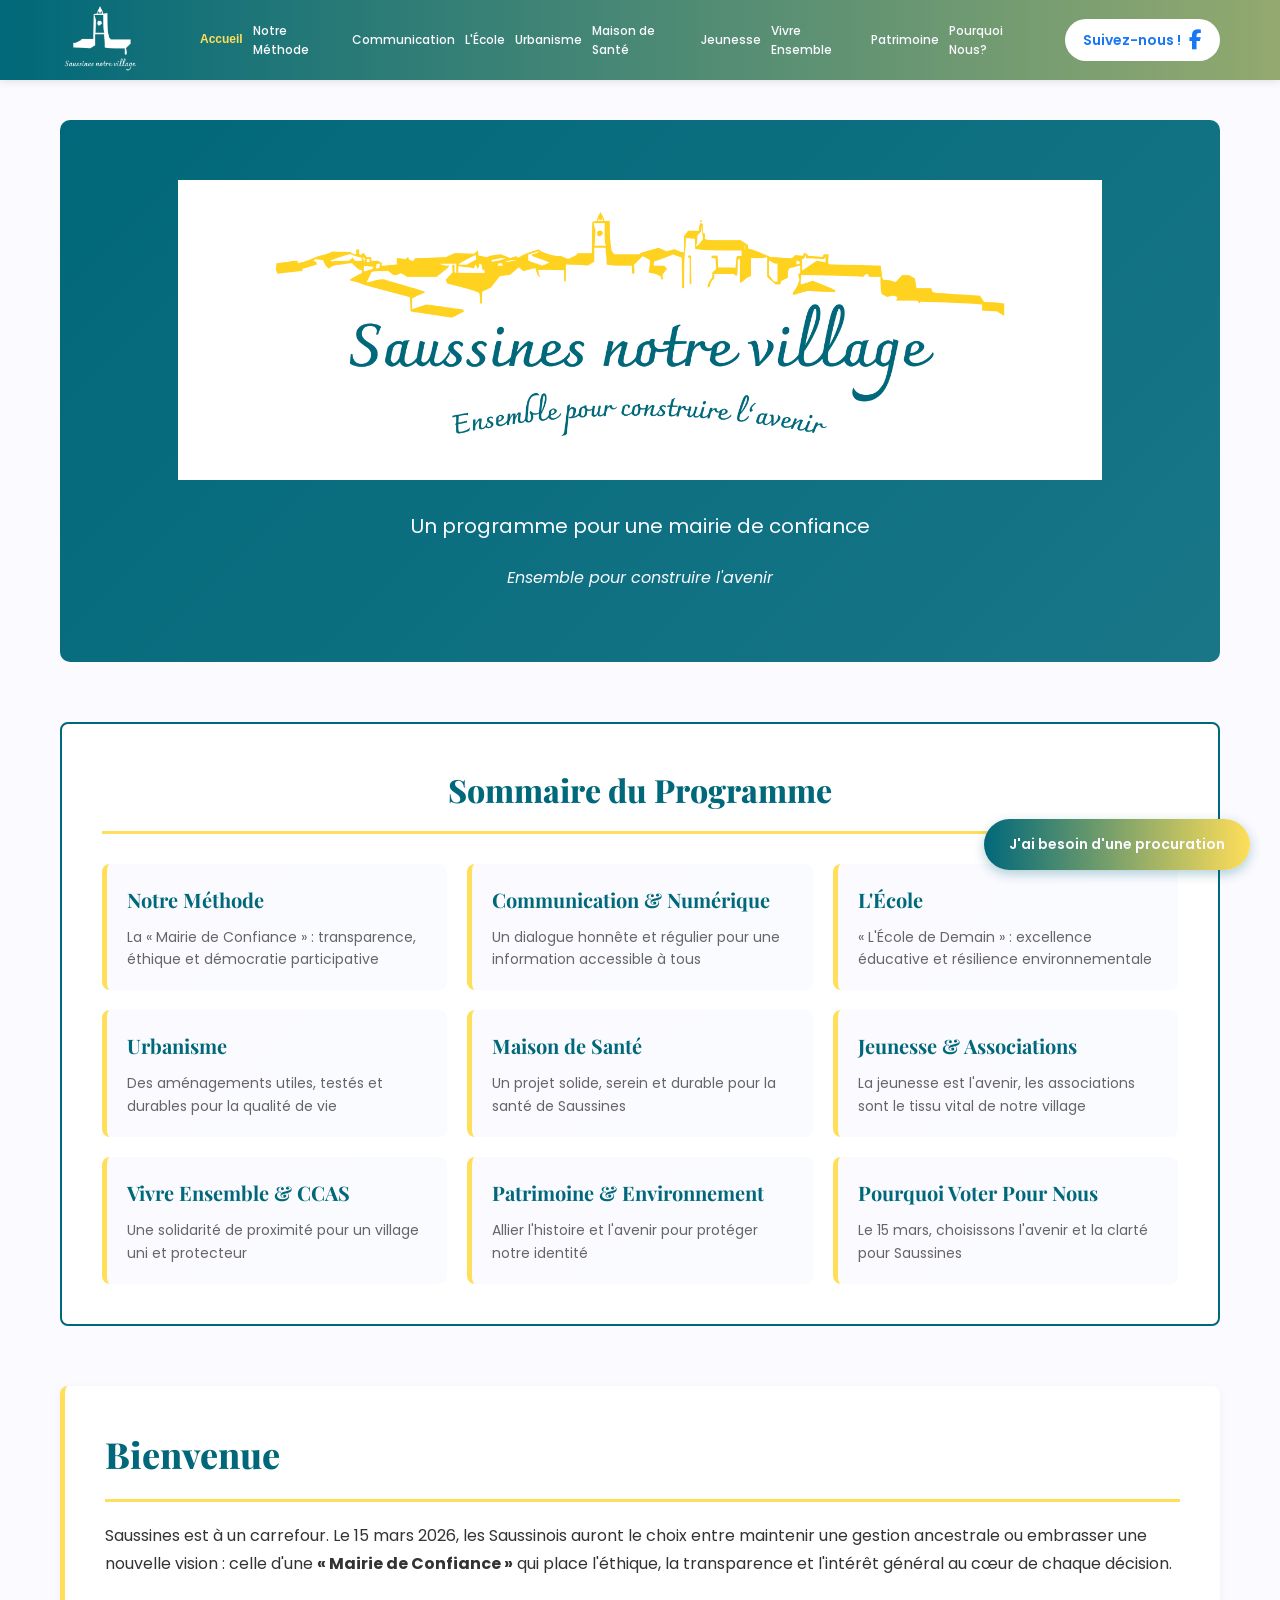
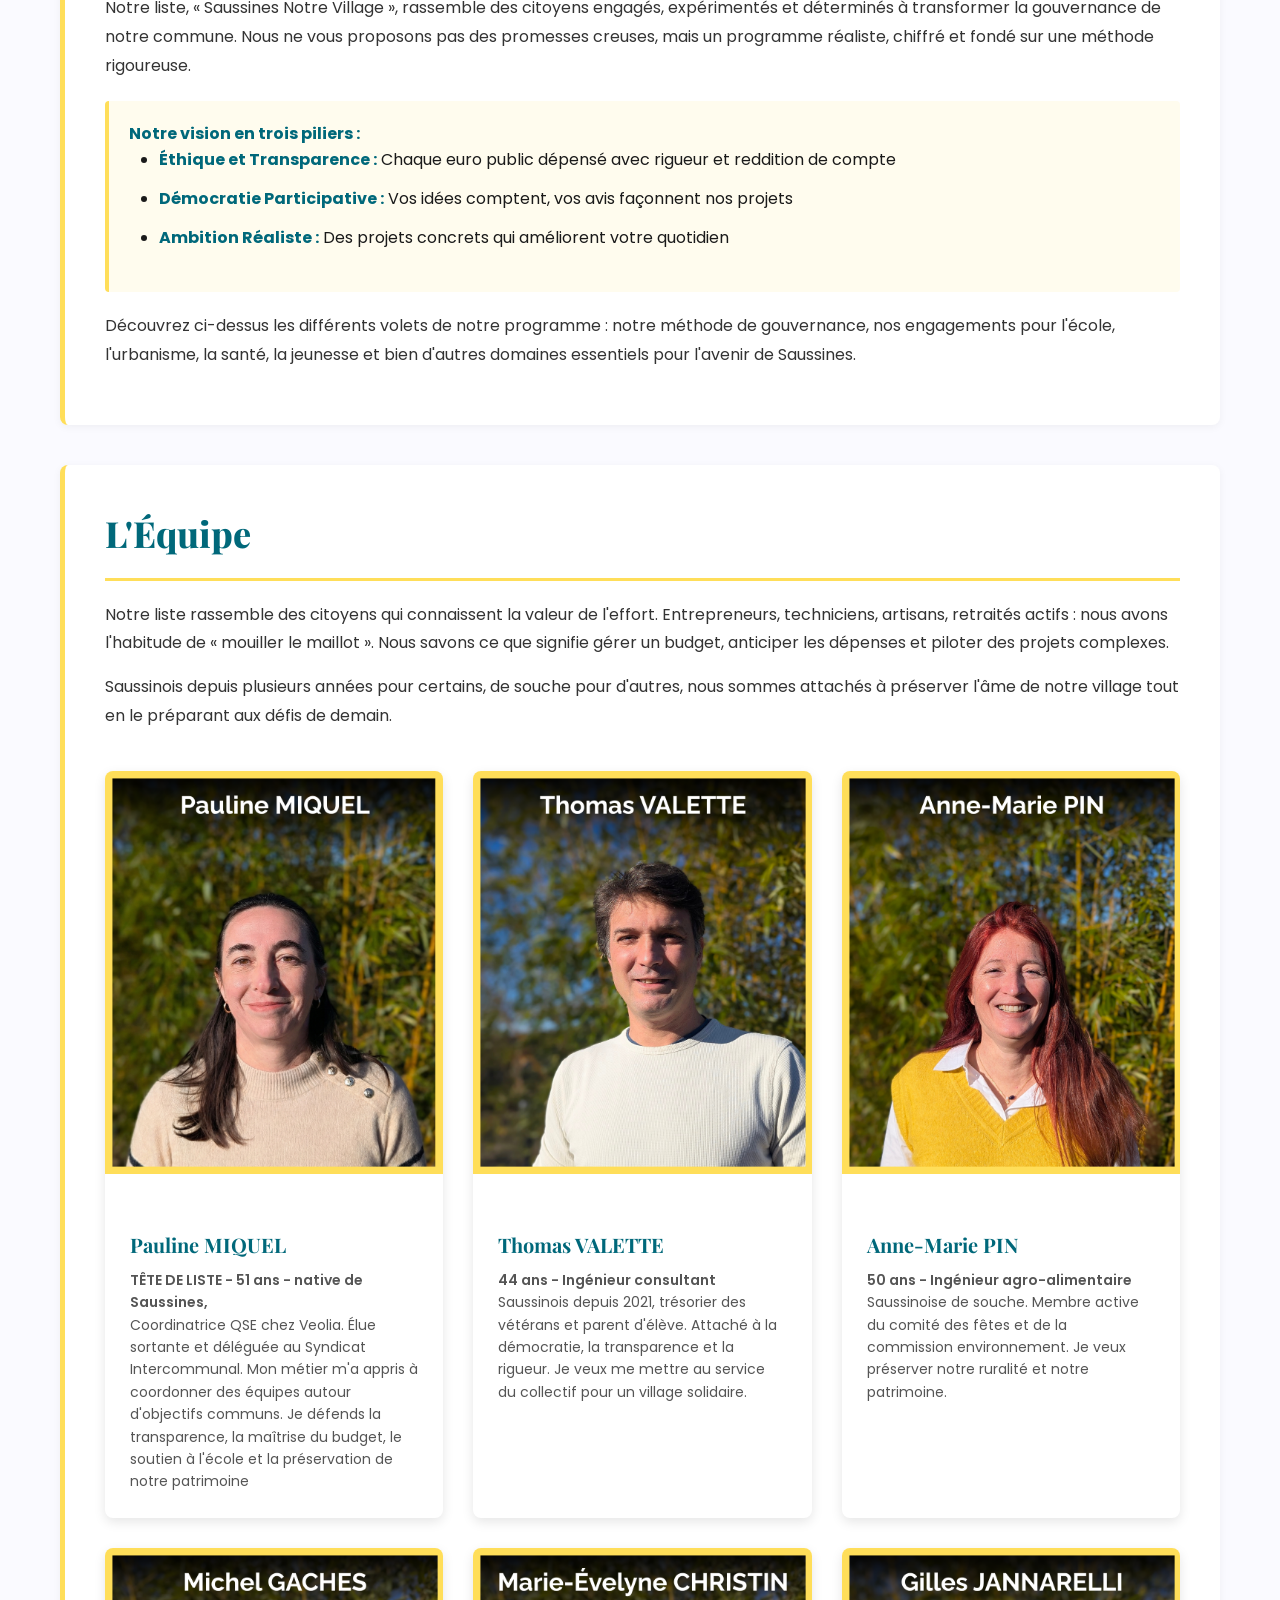
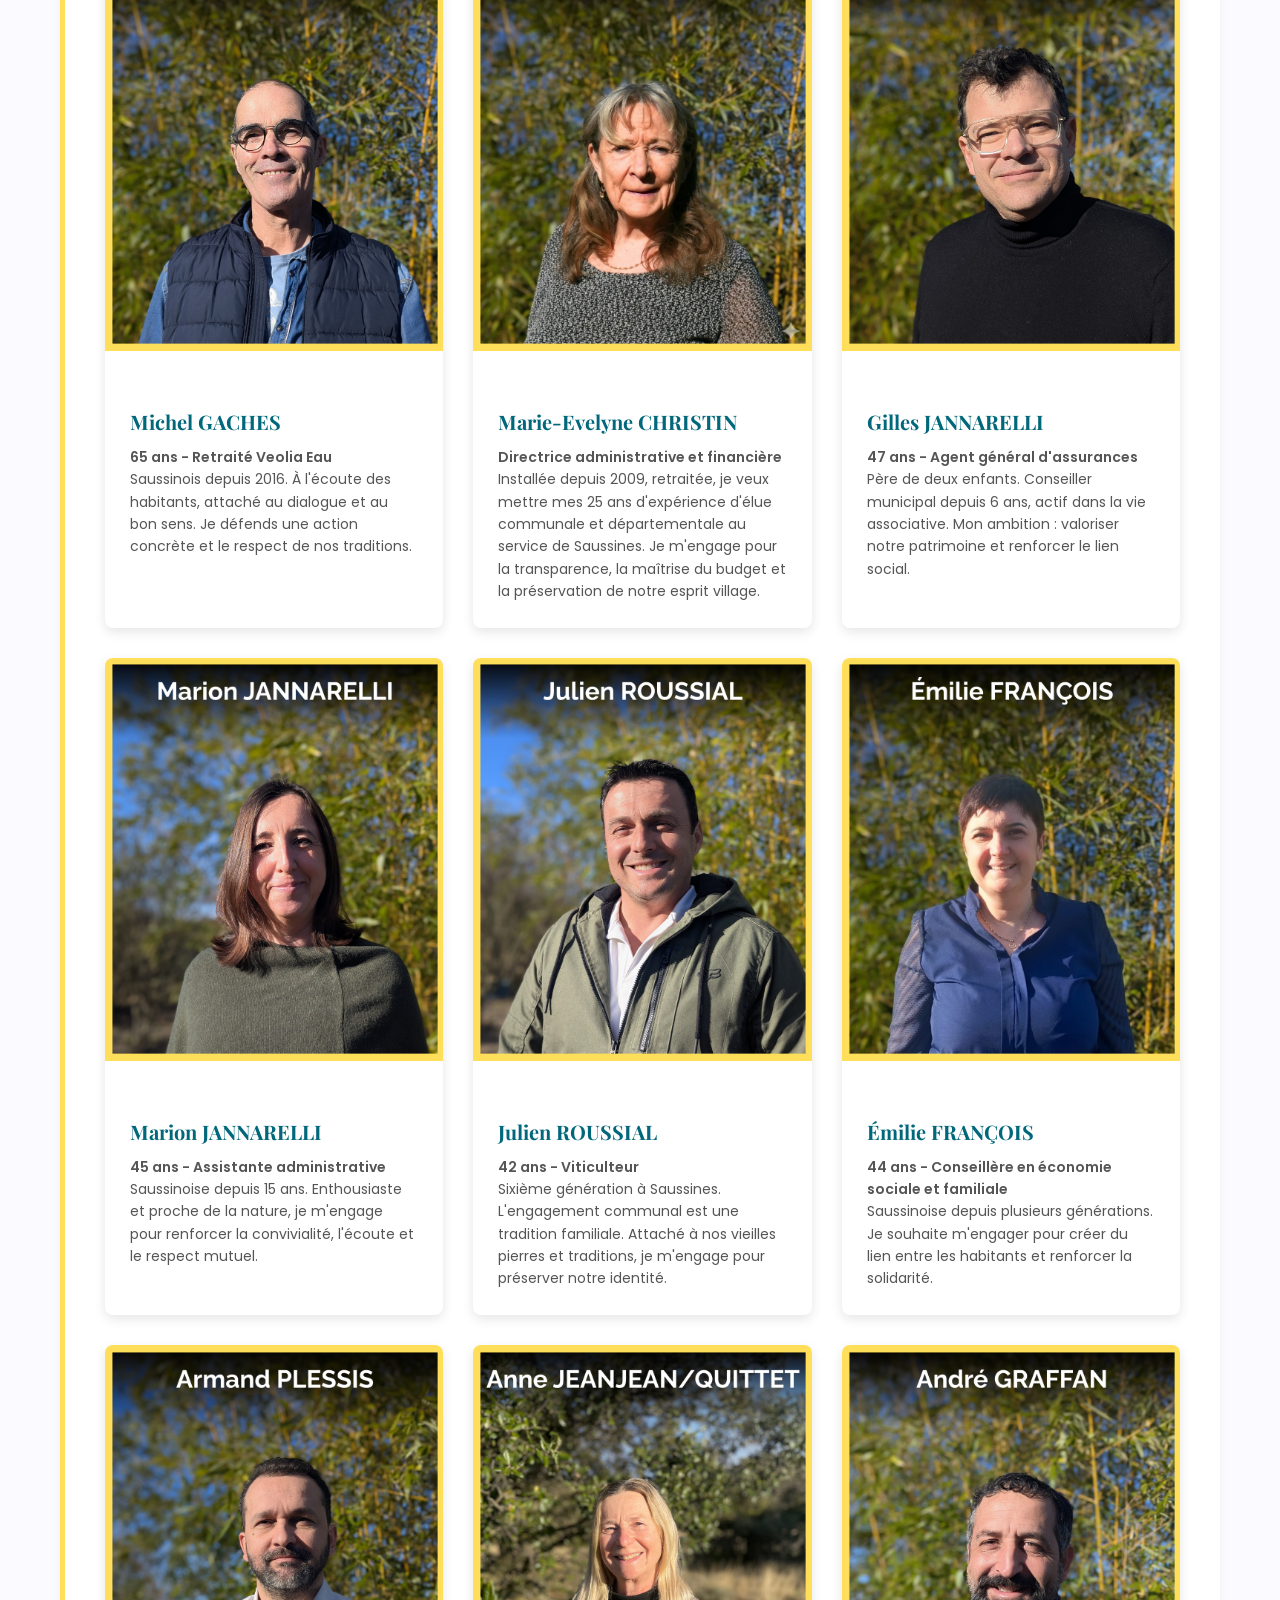
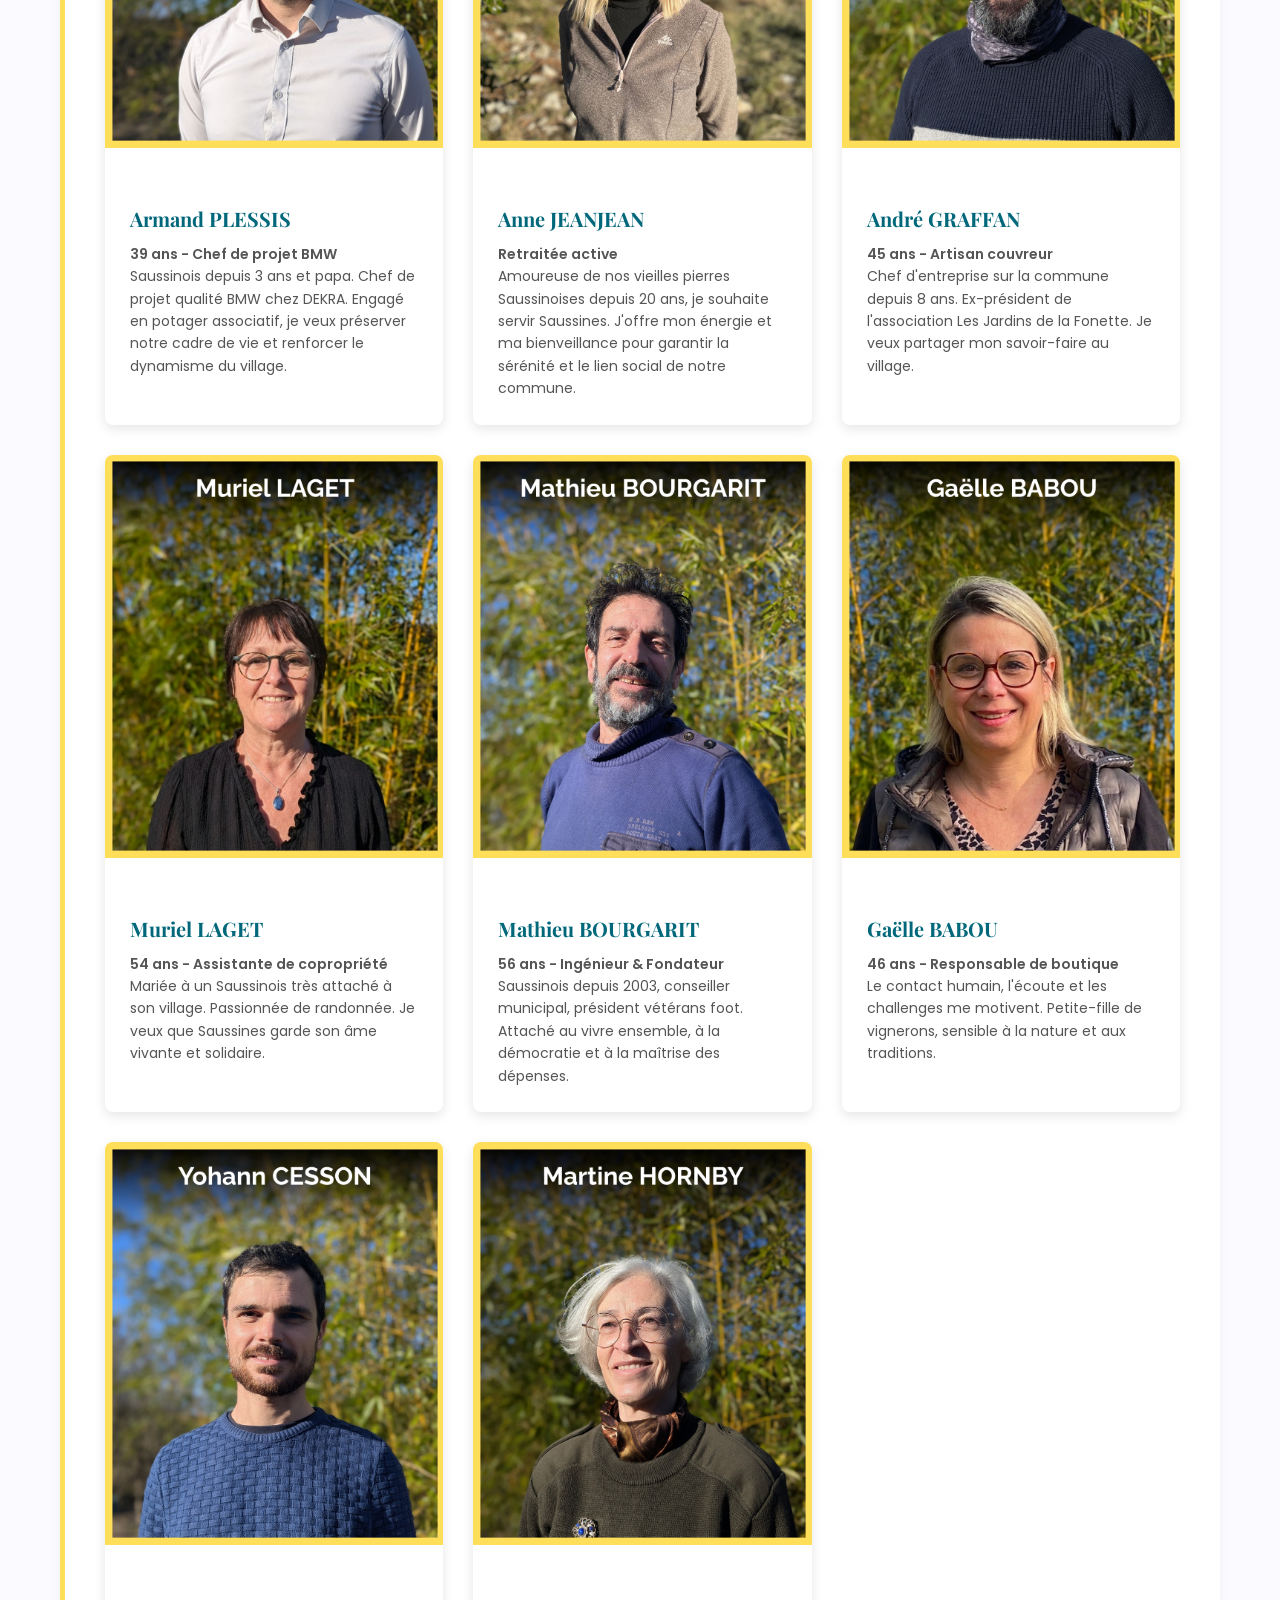
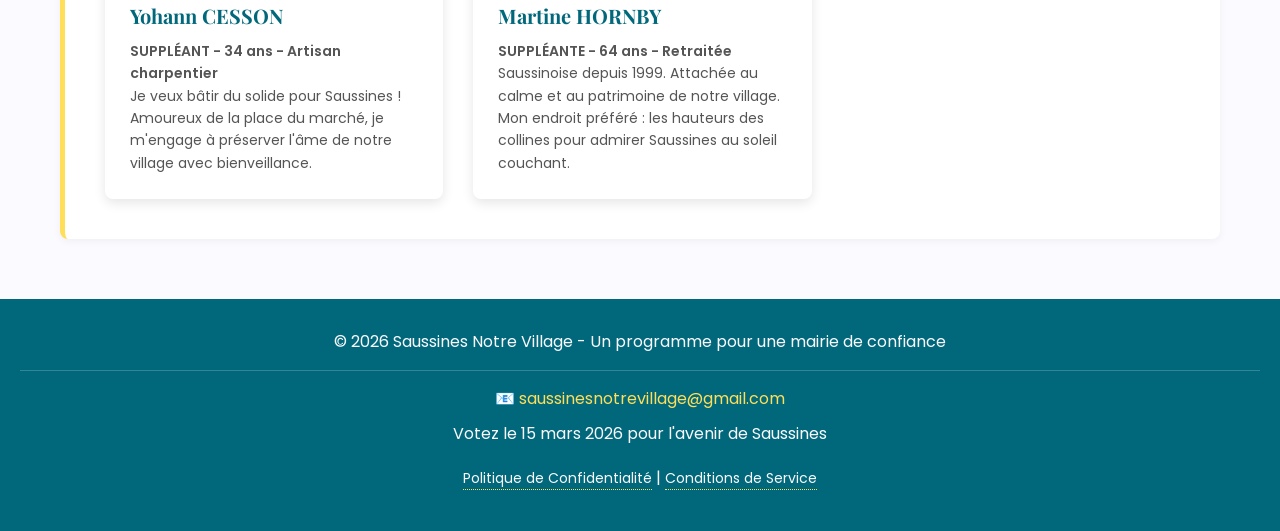
==== commit 8090ad91: "Add Font Awesome stylesheet to multiple HTML files for icon support" ====
--- a/index.html
+++ b/index.html
@@ -4,6 +4,7 @@
     <meta charset="UTF-8">
     <meta name="viewport" content="width=device-width, initial-scale=1.0">
     <link rel="icon" type="image/png" href="favicon.png">
+    <link rel="stylesheet" href="https://cdnjs.cloudflare.com/ajax/libs/font-awesome/6.4.0/css/all.min.css">
     <title>Saussines Notre Village - Notre Programme</title>
     <link rel="stylesheet" href="styles.css">
 </head>
--- a/styles.css
+++ b/styles.css
@@ -91,7 +91,7 @@
 
 nav {
   display: flex;
-  gap: 20px;
+  gap: 10px;
   align-items: center;
 }
 
@@ -152,7 +152,7 @@
 }
 
 nav a.facebook-button i {
-  font-size: 16px;
+  font-size: 20px;
 }
 
 .burger-menu {
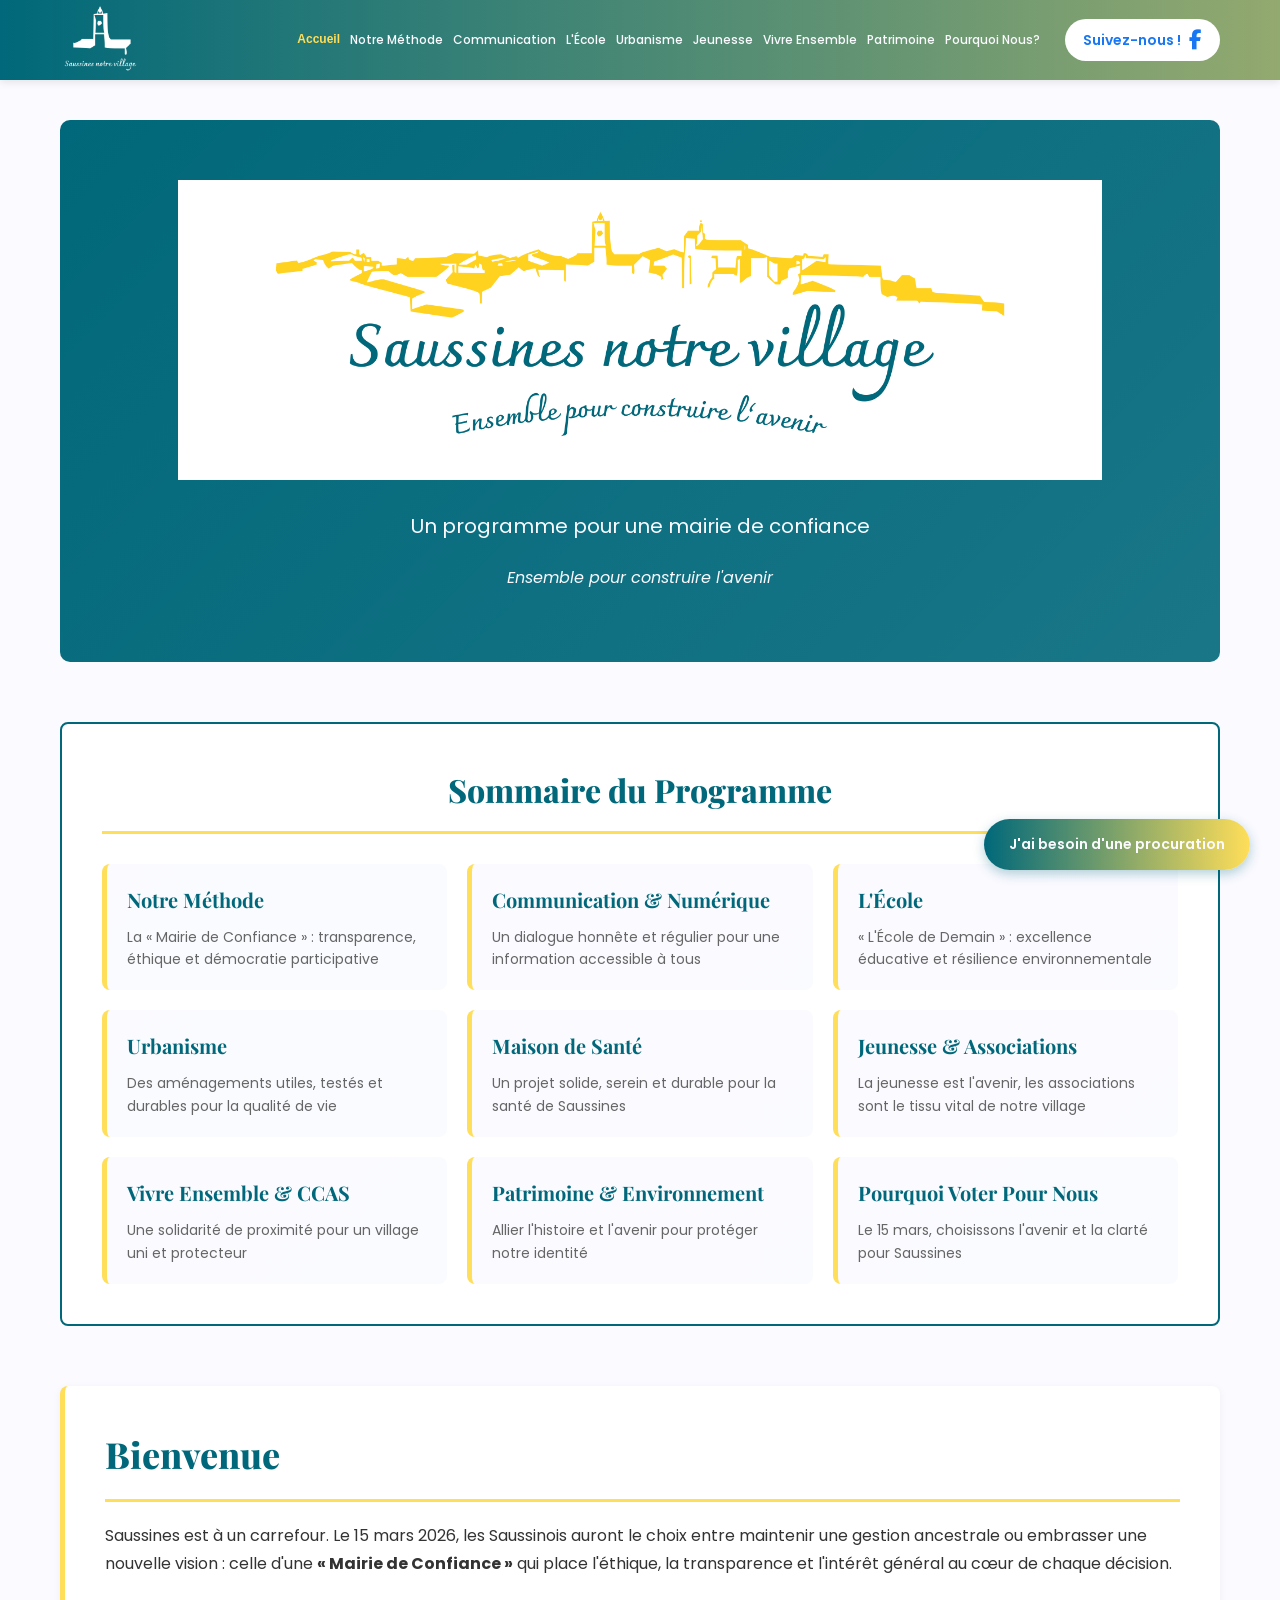
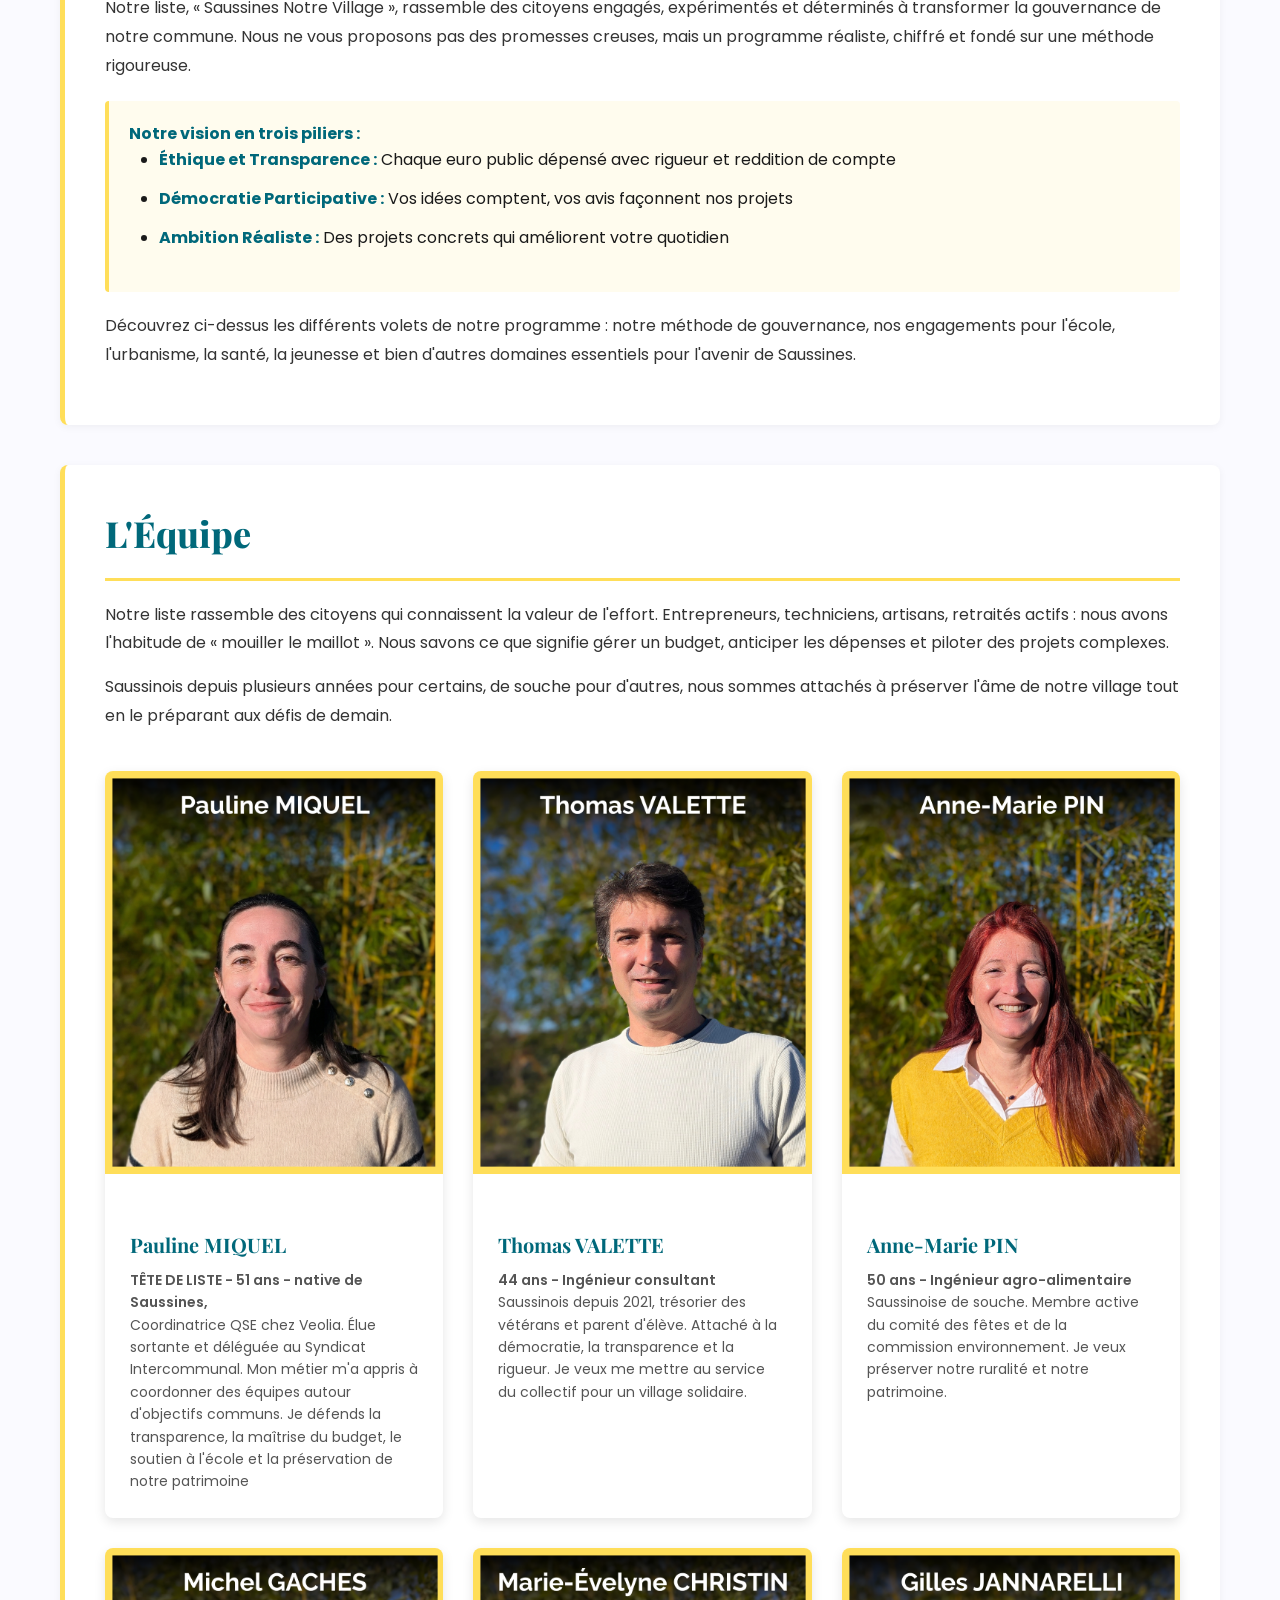
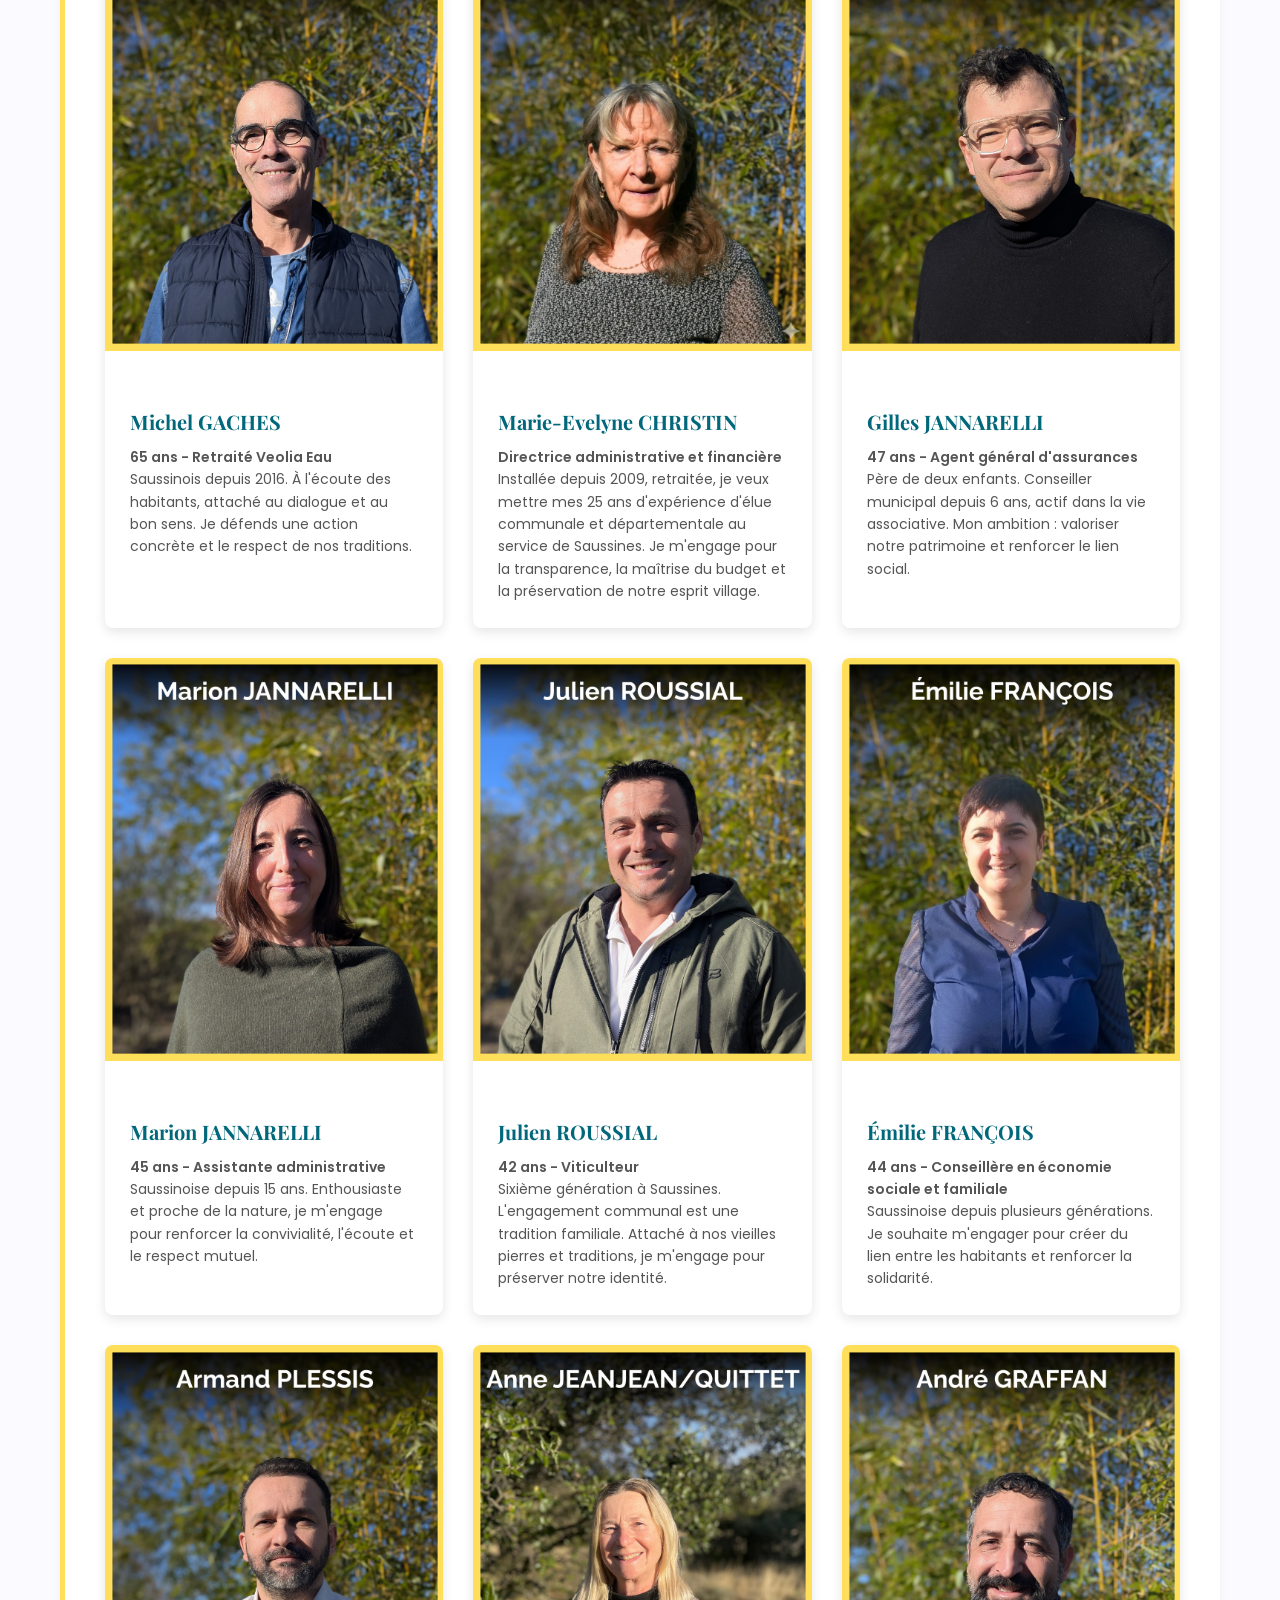
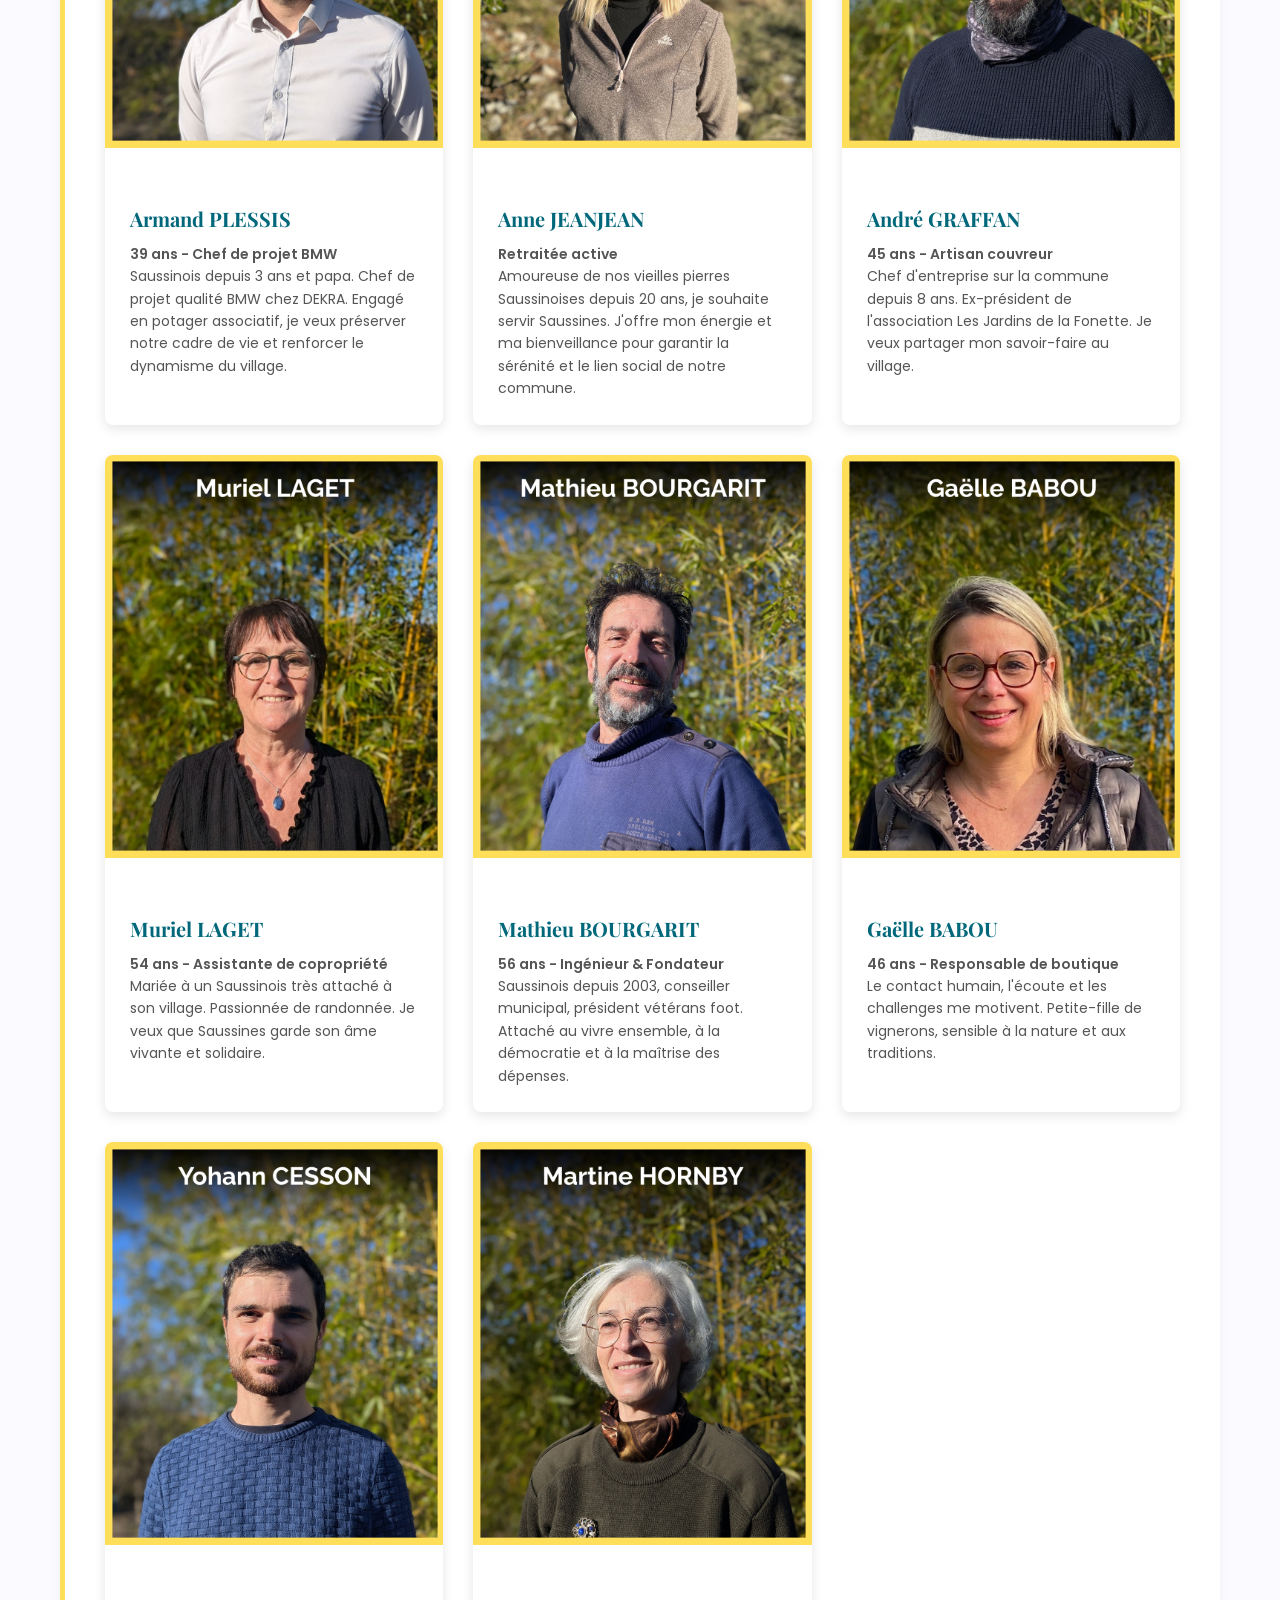
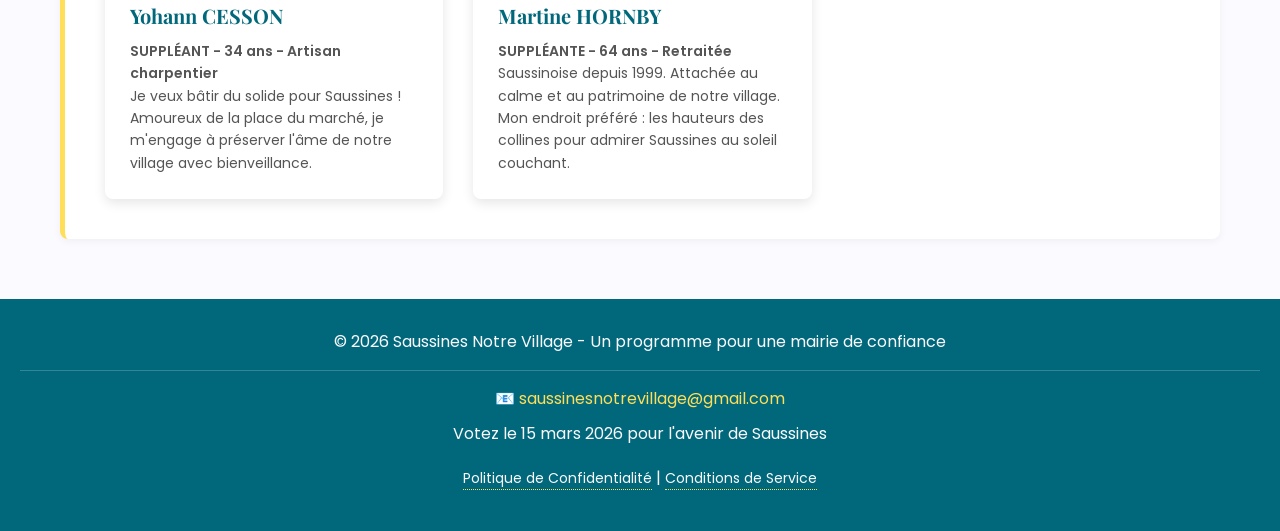
==== commit 645f7bcf: "Comment out "Maison de Santé" link in multiple HTML files for future reference" ====
--- a/index.html
+++ b/index.html
@@ -23,7 +23,7 @@
                 <a href="communication.html">Communication</a>
                 <a href="ecole.html">L'École</a>
                 <a href="urbanisme.html">Urbanisme</a>
-                <a href="sante.html">Maison de Santé</a>
+                <!-- <a href="sante.html">Maison de Santé</a> -->
                 <a href="jeunesse.html">Jeunesse</a>
                 <a href="vivre-ensemble.html">Vivre Ensemble</a>
                 <a href="patrimoine.html">Patrimoine</a>
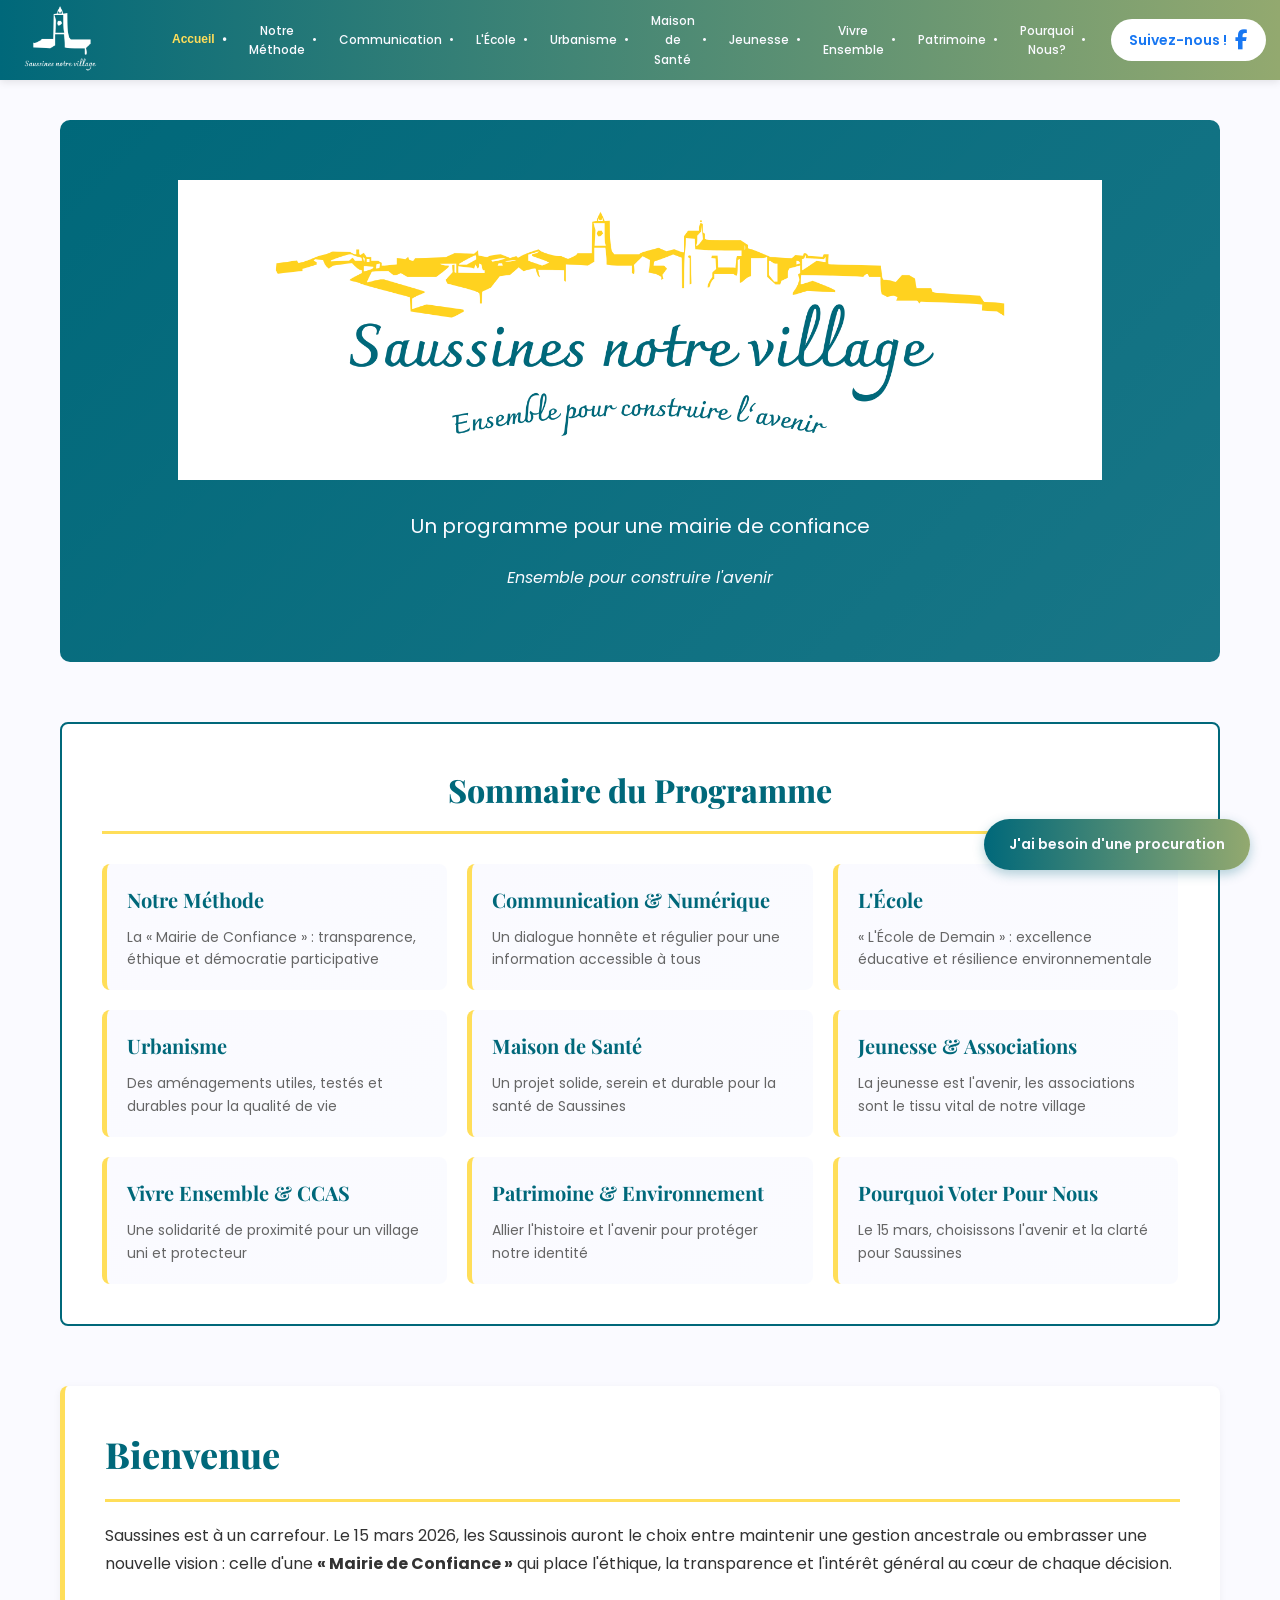
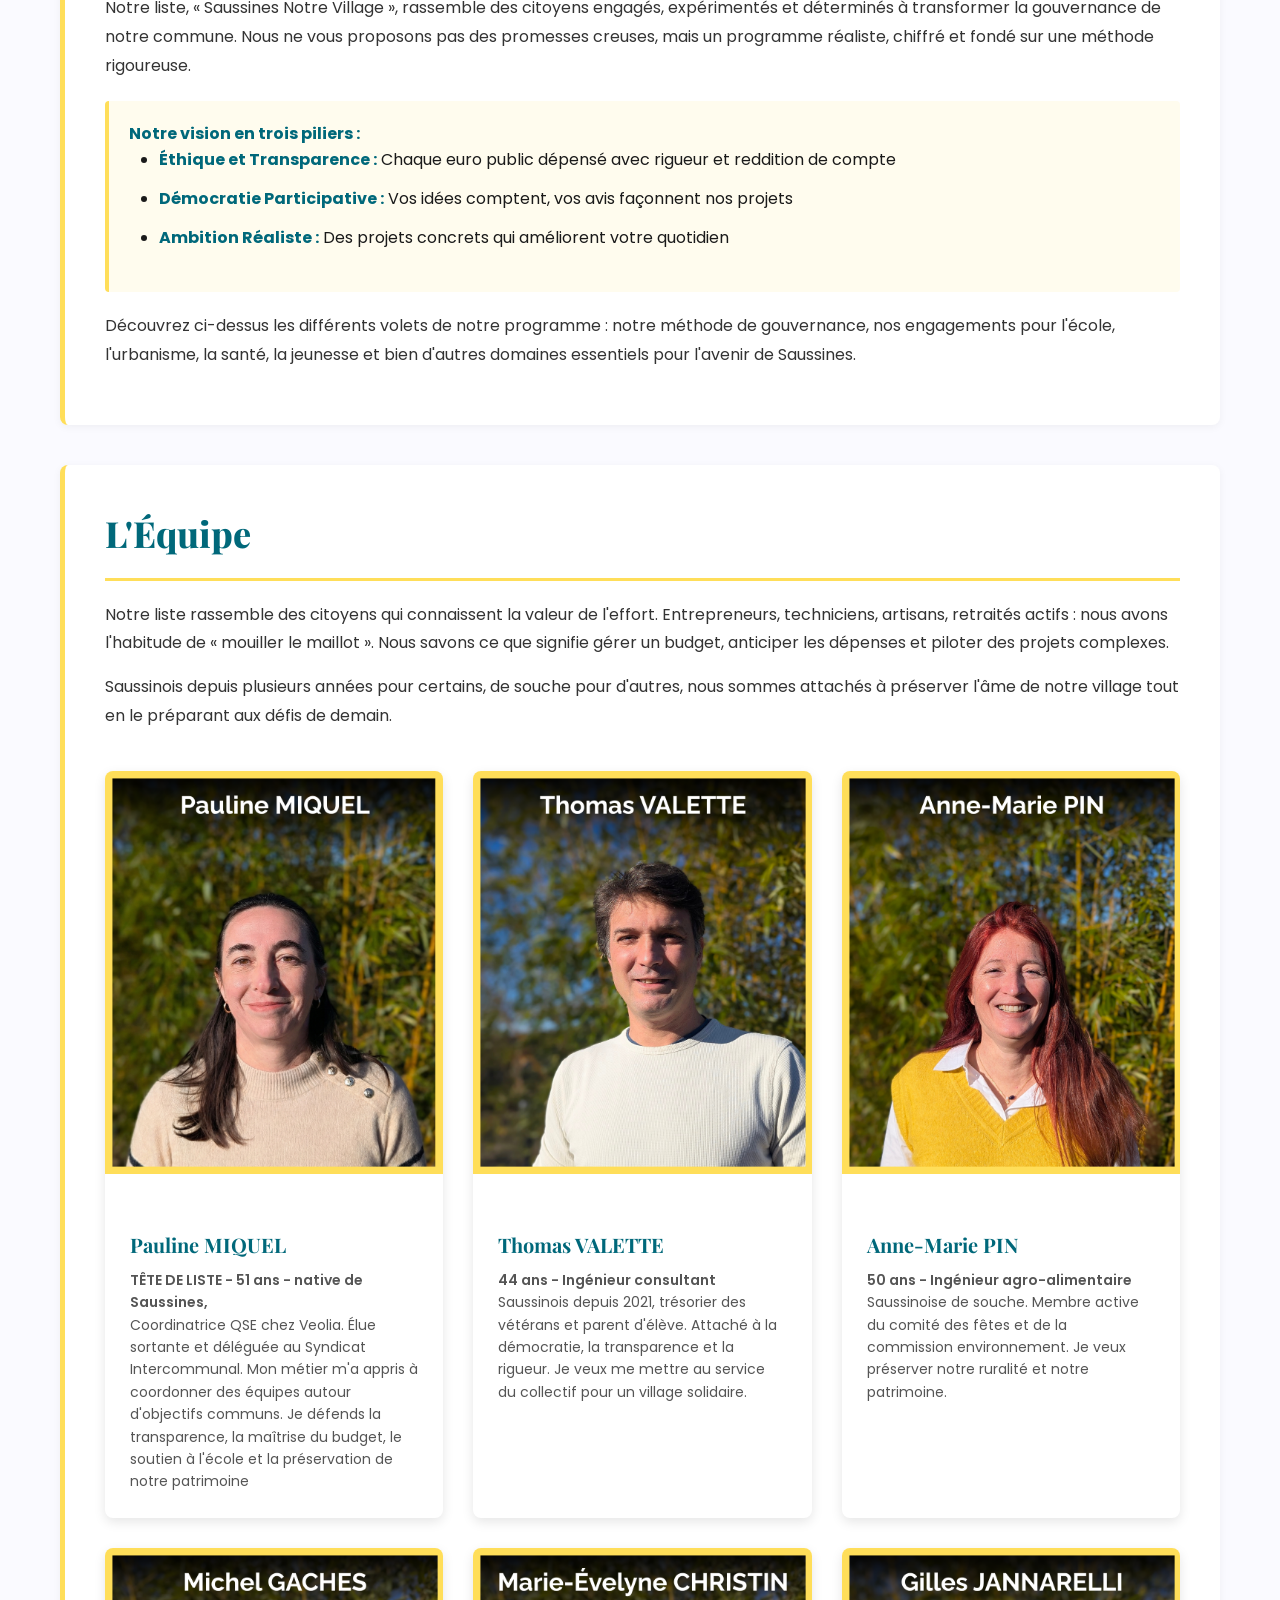
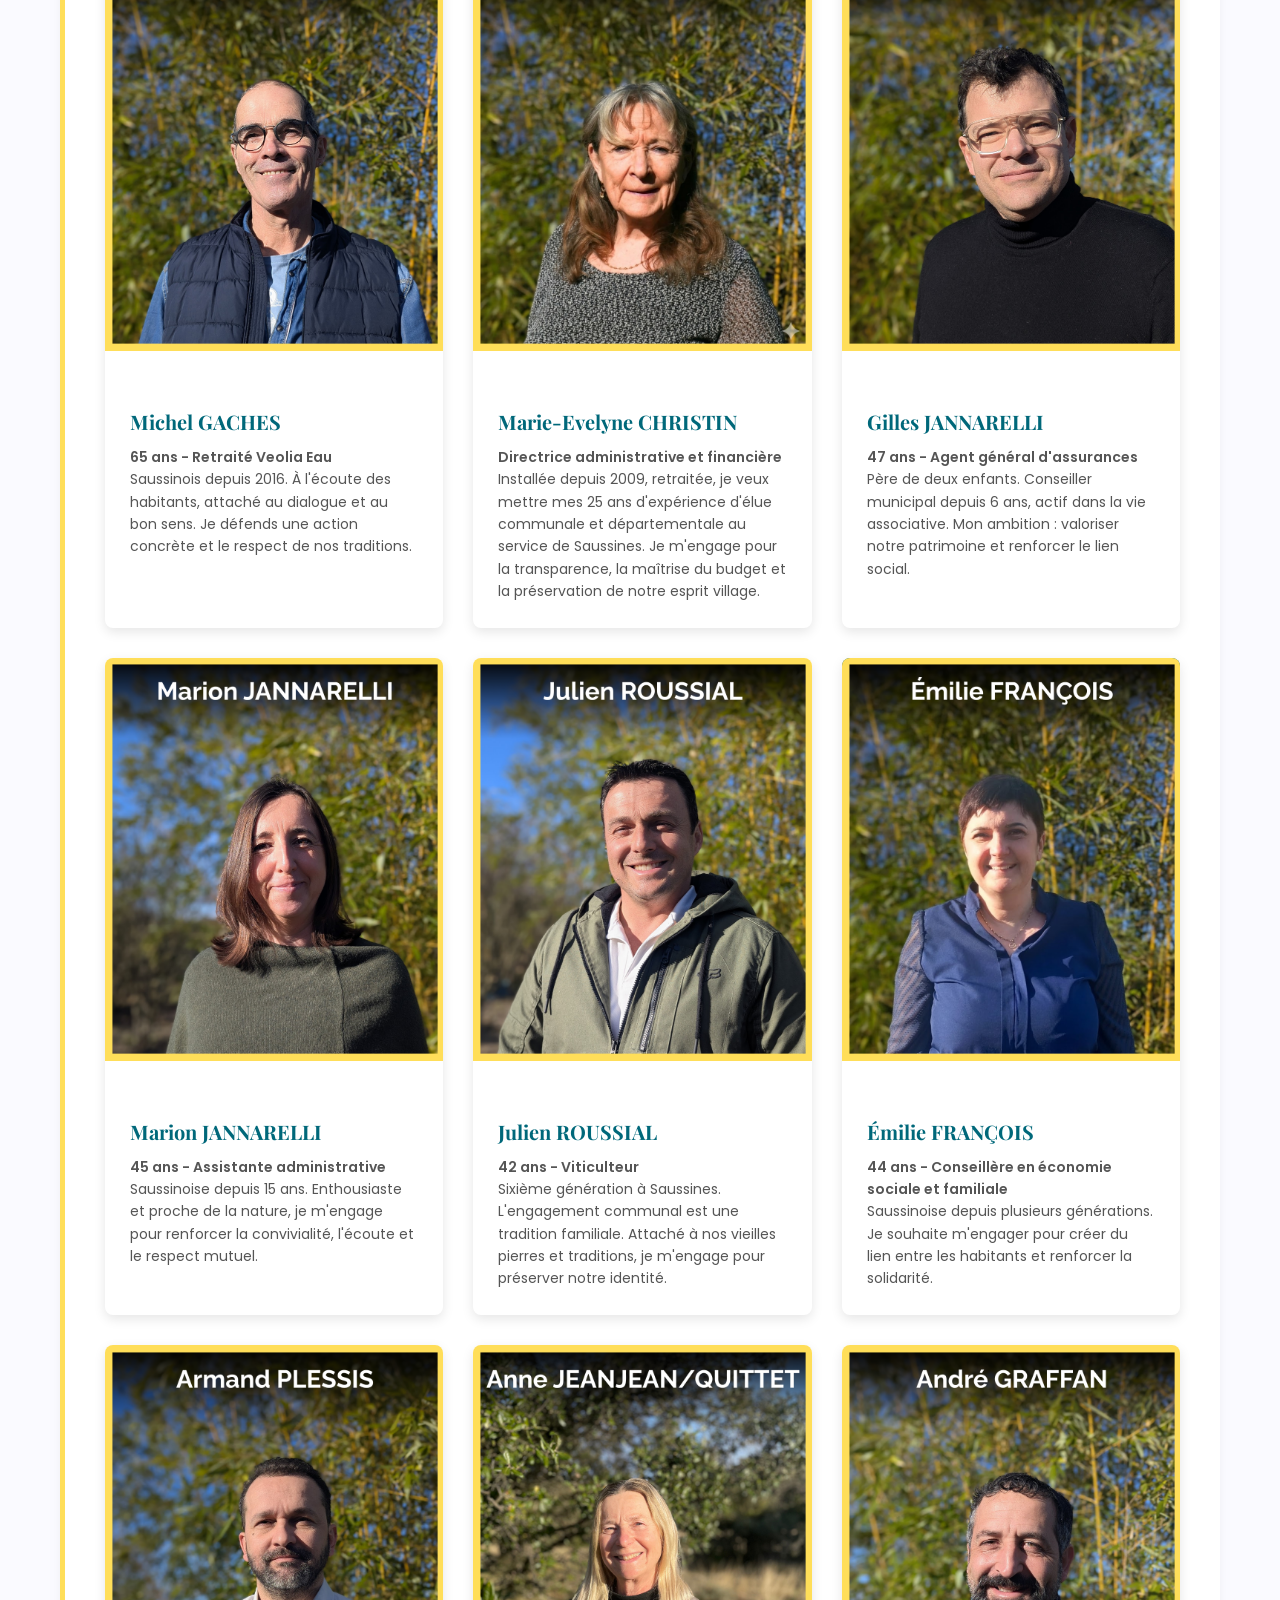
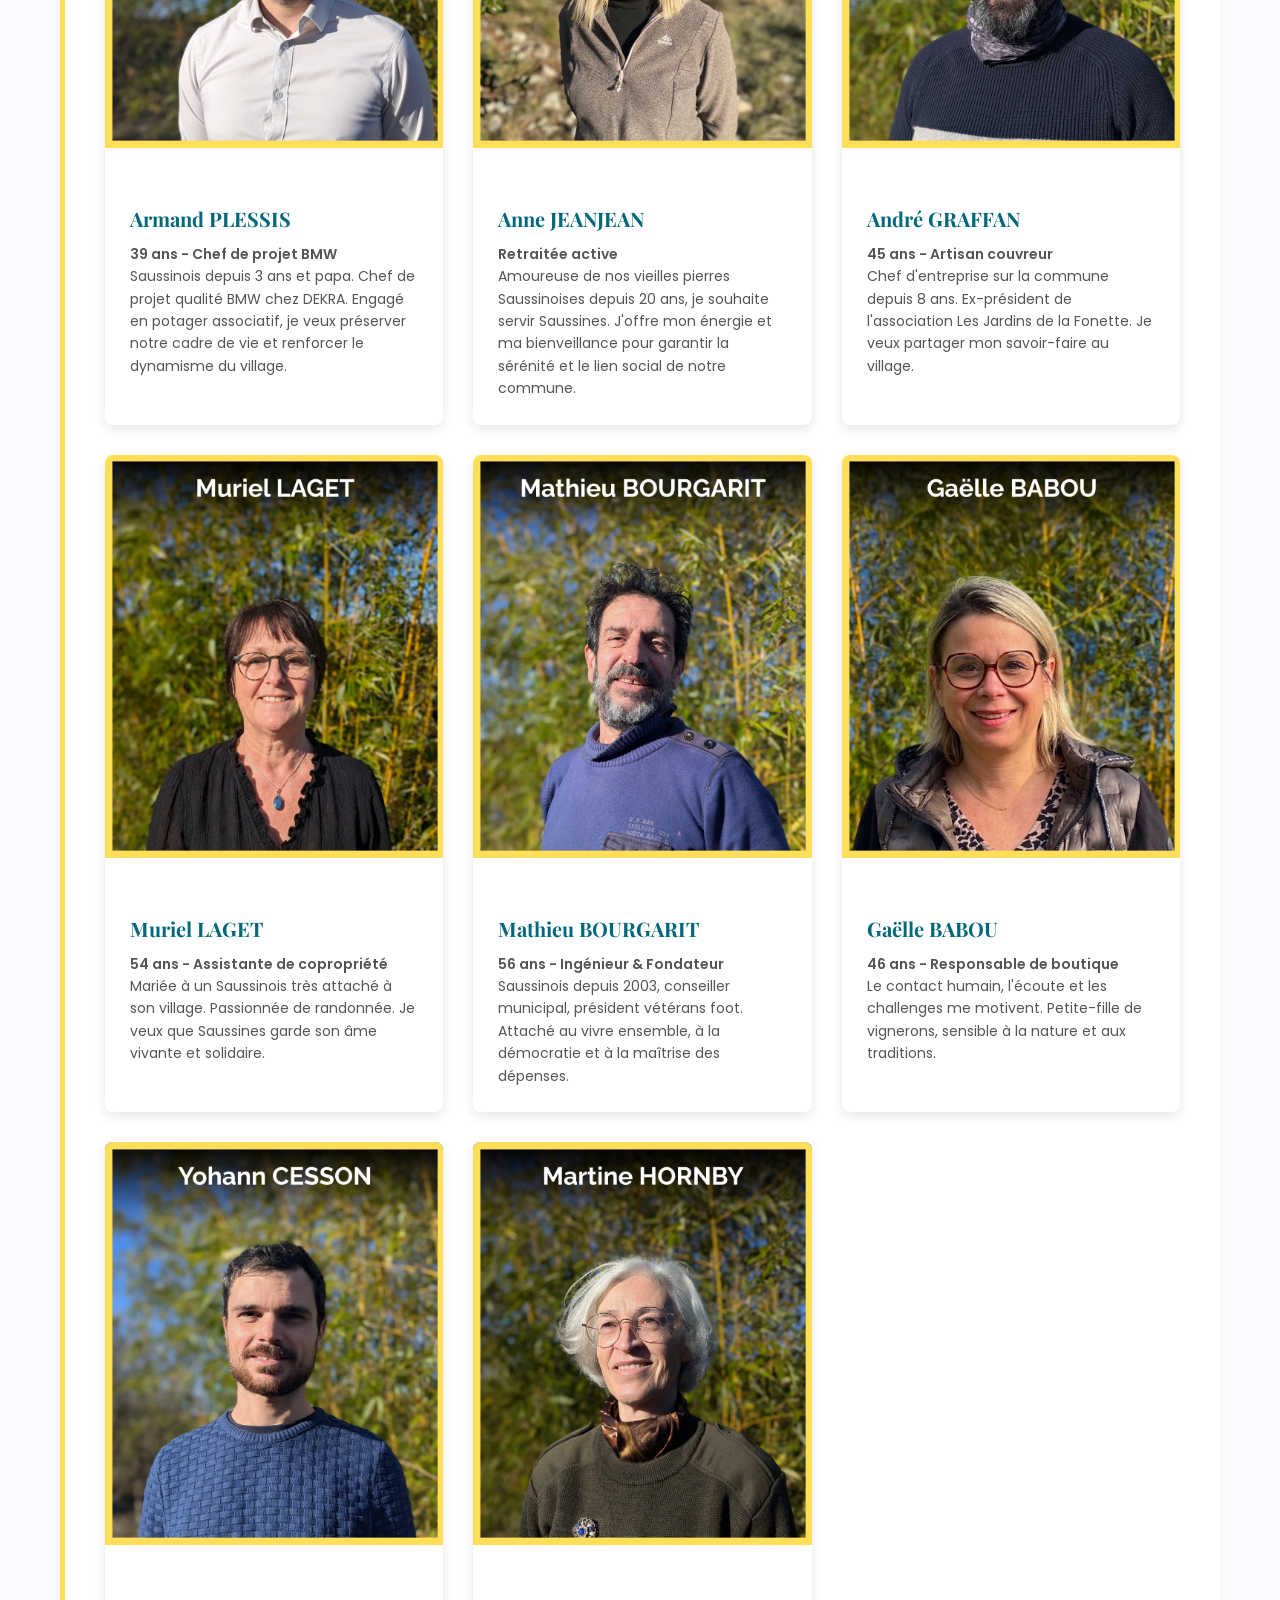
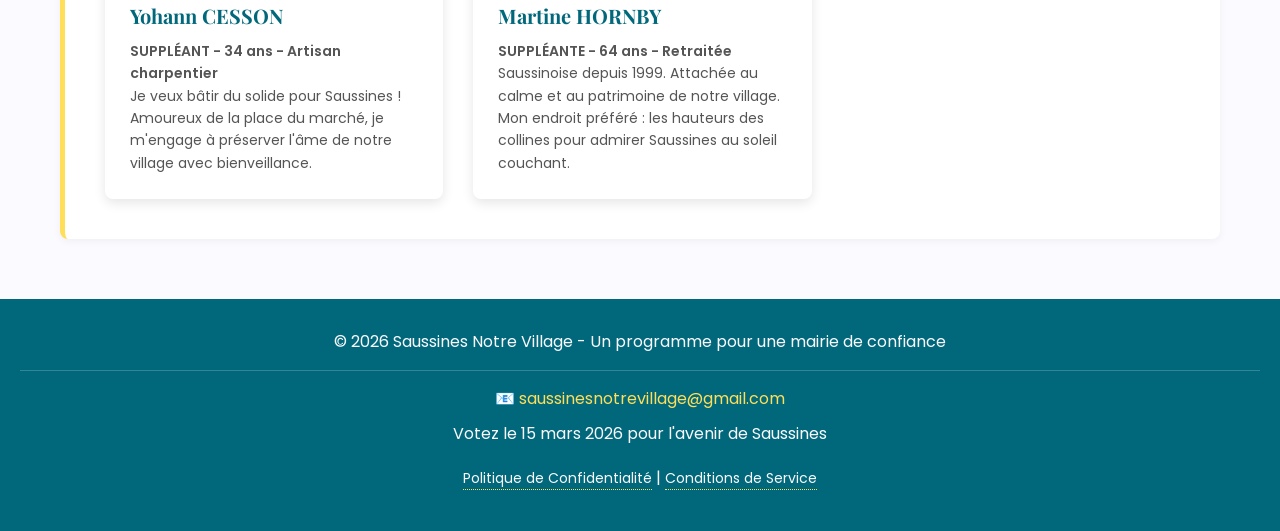
==== commit f36f39e4: "Restore "Maison de Santé" link in multiple HTML files for improved navigation" ====
--- a/index.html
+++ b/index.html
@@ -23,7 +23,7 @@
                 <a href="communication.html">Communication</a>
                 <a href="ecole.html">L'École</a>
                 <a href="urbanisme.html">Urbanisme</a>
-                <!-- <a href="sante.html">Maison de Santé</a> -->
+                <a href="sante.html">Maison de Santé</a>
                 <a href="jeunesse.html">Jeunesse</a>
                 <a href="vivre-ensemble.html">Vivre Ensemble</a>
                 <a href="patrimoine.html">Patrimoine</a>
--- a/styles.css
+++ b/styles.css
@@ -55,7 +55,7 @@
 }
 
 .header-container {
-  max-width: 1200px;
+  max-width: 1300px;
   margin: 0 auto;
   padding: 0 20px;
   display: flex;
@@ -101,9 +101,25 @@
   text-decoration: none;
   transition: color 0.3s ease;
   font-weight: 500;
+  position: relative;
+  padding: 0 12px;
+  text-align: center;
+}
+
+nav a:not(:last-child)::after {
+  content: "•";
+  position: absolute;
+  right: 0;
+  top: 50%;
+  transform: translateY(-50%);
+  color: var(--cream);
 }
 
 nav a:hover {
+  color: var(--yellow);
+}
+
+nav a:hover::after {
   color: var(--yellow);
 }
 
@@ -688,7 +704,7 @@
   bottom: 30px;
   right: 30px;
   padding: 15px 25px;
-  background: linear-gradient(to right, var(--deep-teal), var(--yellow));
+  background: linear-gradient(to right, var(--deep-teal), var(--olive));
   color: var(--cream);
   text-decoration: none;
   border-radius: 50px;
